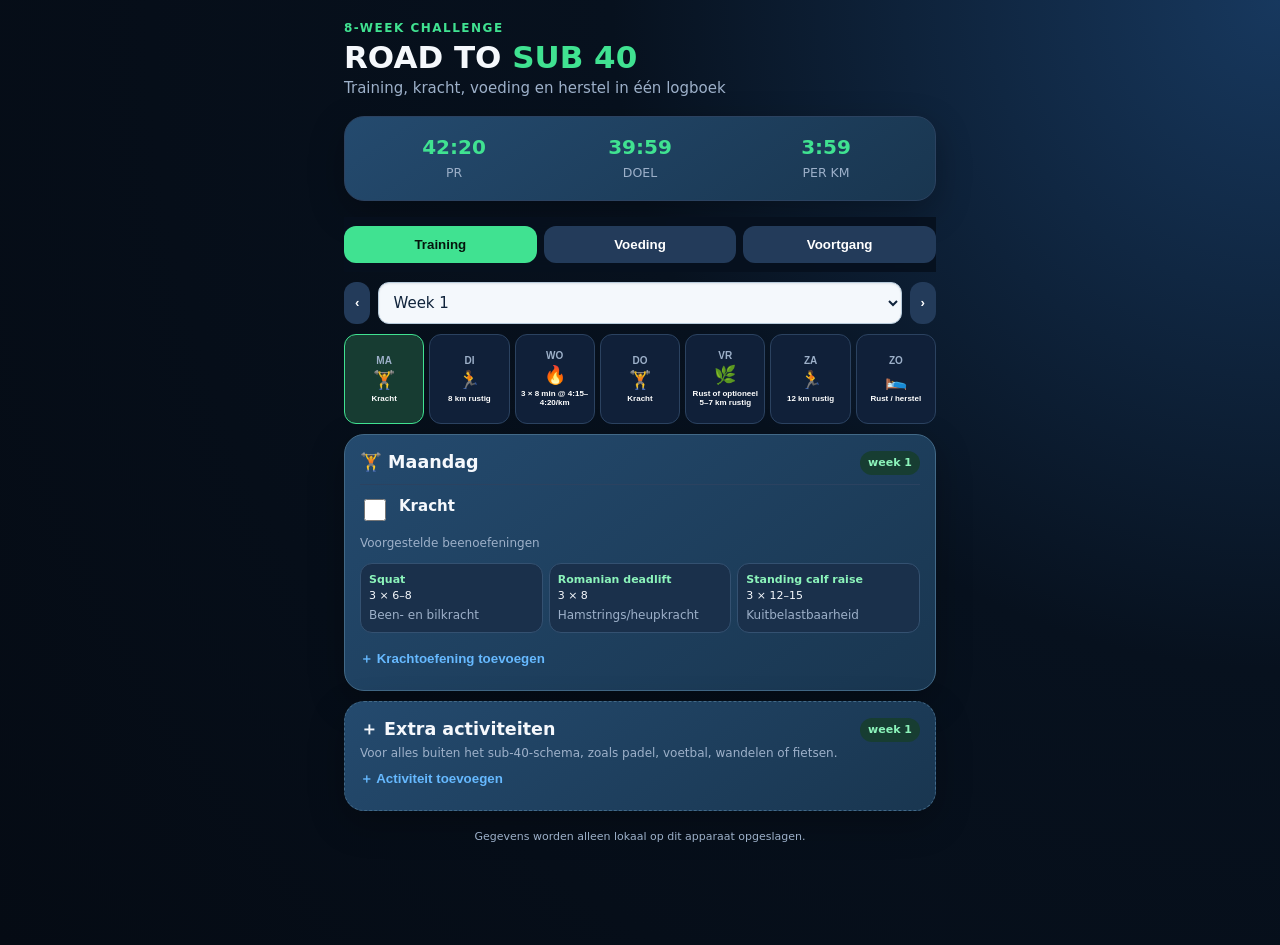
==== index.html @ 1af08b88 "Add files via upload" ====
<!doctype html><html lang="nl"><head><meta charset="utf-8"><meta name="viewport" content="width=device-width,initial-scale=1,viewport-fit=cover"><meta name="theme-color" content="#07111e"><link rel="manifest" href="manifest.webmanifest"><link rel="icon" href="icon-192.png"><title>Road to Sub 40</title><style>
:root{--bg:#dbe7f2;--card:#102039;--card2:#142945;--line:#2b4260;--txt:#f5f8fc;--muted:#9db0c9;--green:#40e291;--blue:#66b9ff;--orange:#ffc568;--red:#ff7880}*{box-sizing:border-box}body{margin:0;background:radial-gradient(circle at top right,#17385e,#07111e 42%,#050b14);color:var(--txt);font:15px/1.45 system-ui,-apple-system,Segoe UI,sans-serif;min-height:100vh}.app{max-width:620px;margin:auto;padding:20px 14px 100px}h1{font-size:31px;line-height:1;margin:5px 0}.green{color:var(--green)}.muted,.hint{color:var(--muted)}.hint{font-size:12px}.hero,.card{background:linear-gradient(145deg,#244a6e,#193650);border:1px solid var(--line);border-radius:20px;box-shadow:0 12px 35px #0004}.hero{padding:16px;margin:16px 0}.stats{display:grid;grid-template-columns:repeat(3,1fr);text-align:center}.stats b{display:block;color:var(--green);font-size:20px}.stats small{color:var(--muted)}.tabs{position:sticky;top:0;z-index:5;background:#07111eee;backdrop-filter:blur(10px);display:grid;grid-template-columns:repeat(3,1fr);gap:7px;padding:9px 0}button{border:0;border-radius:12px;padding:11px;background:#233b5a;color:white;font-weight:800}.tabs .active,.primary{background:var(--green);color:#05150d}.view{display:none}.view.active{display:block}.bar{display:flex;gap:8px;margin:10px 0}.bar select{flex:1}select,input,textarea{width:100%;background:#091829;color:white;border:1px solid #38516f;border-radius:11px;padding:10px;font:inherit}textarea{min-height:72px;resize:vertical}.card{padding:15px;margin:10px 0}.dayhead{display:flex;justify-content:space-between;align-items:center;gap:10px}.dayhead h3,.card h3{margin:0}.pill{font-size:11px;padding:4px 8px;border-radius:99px;background:#173d32;color:#8cf4bb;font-weight:800}.activity{display:flex;gap:10px;align-items:flex-start;padding:11px 0;border-top:1px solid var(--line);margin-top:9px}.activity input[type=checkbox]{width:22px;height:22px;accent-color:var(--green)}.done{text-decoration:line-through;color:#71839b}.details{font-size:12px;color:var(--muted);margin-top:3px}.linkbtn{background:transparent;color:var(--blue);padding:7px 0}.form{display:none;border-top:1px dashed #3a5270;margin-top:8px;padding-top:12px}.form.open{display:block}.grid2{display:grid;grid-template-columns:1fr 1fr;gap:8px}.grid3{display:grid;grid-template-columns:1fr 1fr 1fr;gap:7px}.setrow{display:grid;grid-template-columns:48px 1fr 1fr;gap:7px;align-items:center;margin:7px 0}.setrow span{color:var(--muted);font-size:12px}.log{background:#0c2d3a;border-radius:13px;padding:11px;margin-top:9px}.logtop{display:flex;justify-content:space-between;gap:8px}.sets{margin:7px 0 0;padding-left:18px;color:#d8e8f6}.danger{background:#44232d;color:#ffc0c4;padding:6px 9px}.meal{border-top:1px solid var(--line);padding:11px 0}.meal:first-of-type{border:0}.ingredients{display:flex;flex-wrap:wrap;gap:5px;margin-top:7px}.ingredient{background:#203956;color:#dce9f6;border-radius:99px;padding:4px 7px;font-size:11px}.field{margin-top:11px}.field label{display:block;color:var(--muted);font-size:12px;margin:0 0 4px}.alcohol{display:flex;align-items:center;gap:10px}.alcohol button{font-size:20px;padding:5px 13px}.alcohol b{font-size:23px;color:var(--orange);min-width:28px;text-align:center}.saved{color:var(--green);font-size:12px;min-height:18px;margin-top:5px}.metric{margin:12px 0}.warning{color:#ffbdc1;font-size:12px}.summary{white-space:pre-wrap;background:#0b192b;padding:10px;border-radius:11px;color:#d9e6f6;margin-top:8px}.foot{text-align:center;color:var(--muted);font-size:11px;margin-top:18px}@media(max-width:400px){.grid3{grid-template-columns:1fr}.setrow{grid-template-columns:42px 1fr 1fr}}
.weekOverview{display:grid;grid-template-columns:repeat(7,minmax(0,1fr));gap:5px;margin:10px 0}.weekDay{padding:8px 3px;min-height:90px;background:#102039;border:1px solid #2b4260;border-radius:12px;color:#fff;text-align:center}.weekDay.active{border-color:#40e291;background:#173c32}.weekDay.doneDay{box-shadow:inset 0 -3px #40e291}.weekDay .dow{display:block;font-size:10px;color:#9db0c9;font-weight:900}.weekDay .ico{display:block;font-size:18px;margin:3px}.weekDay .ttl{display:block;font-size:8px;line-height:1.15;overflow-wrap:anywhere}.strengthSuggestions{display:grid;grid-template-columns:repeat(3,1fr);gap:6px;margin:10px 0}.strengthSuggestion{background:#1a304b;border:1px solid #345171;padding:8px;border-radius:12px;font-size:11px}.strengthSuggestion b{color:#8cf4bb;display:block}.extraCard{border-style:dashed}.dayDetail{margin-top:8px}@media(max-width:380px){.weekOverview{gap:3px}.weekDay{padding:7px 1px}.weekDay .ttl{font-size:7.5px}}
.resultBox{border-top:1px dashed #3a5270;margin-top:10px;padding-top:12px}.resultStatus{display:grid;grid-template-columns:repeat(3,1fr);gap:6px;margin:8px 0}.resultStatus button{padding:9px 5px;font-size:11px;background:#1a304b;border:1px solid #345171}.resultStatus button.active[data-status="complete"]{background:#173d32;border-color:var(--green);color:#8cf4bb}.resultStatus button.active[data-status="partial"]{background:#493816;border-color:var(--orange);color:#ffe0a8}.resultStatus button.active[data-status="missed"]{background:#44232d;border-color:var(--red);color:#ffc0c4}.resultFields{display:none;margin-top:10px}.resultFields.open{display:block}.reasonGrid{display:grid;grid-template-columns:1fr 1fr;gap:6px;margin:7px 0}.reasonGrid label,.paceCheck{display:flex;align-items:center;gap:7px;background:#0b192b;border-radius:9px;padding:8px;font-size:11px;color:#d9e6f6}.reasonGrid input,.paceCheck input{width:17px;height:17px;flex:0 0 auto;accent-color:var(--green)}.resultSummary{background:#0c2d3a;border-radius:11px;padding:10px;margin:8px 0;font-size:12px}.resultSummary b{color:var(--green)}.resultSaved{color:var(--green);font-size:12px;min-height:17px;margin-top:6px}.resultCompact{margin-top:10px;padding:12px;background:#0b192b;border:1px solid #294963;border-radius:12px}.resultCompactTop{display:flex;justify-content:space-between;align-items:center;gap:8px}.resultCompact .big{font-weight:800;color:#fff}.resultCompact .meta{margin-top:7px;color:#b9cbe0;font-size:12px;line-height:1.55}.resultCompact .editResult{margin-top:10px;background:#17314e;border:1px solid #345b7d;padding:7px 11px;font-size:11px}@media(max-width:400px){.resultStatus{grid-template-columns:1fr}.reasonGrid{grid-template-columns:1fr}}

/* v7: dark canvas, light data-entry controls */
.field input,.field textarea,.field select,input[type="text"],input[type="number"],textarea,select{background:#f7fbff!important;color:#10233b!important;border-color:#a9bfd3!important;box-shadow:inset 0 1px 2px rgba(7,17,30,.08)}
.field input::placeholder,.field textarea::placeholder,input::placeholder,textarea::placeholder{color:#6f8296!important}
.field label{color:#b9d4ee}
.resultFields{background:#122943;border-radius:12px;padding:12px}
.reasonGrid label,.paceCheck{background:#eef5fb!important;color:#10233b!important;border:1px solid #c4d5e4}
.reasonGrid input,.paceCheck input{accent-color:var(--green)}

/* v9: actual app selectors */
.card{background:linear-gradient(145deg,#244a6e,#193650)!important;border-color:#426987!important}
.suggest{background:#2a5275!important;border-color:#507899!important}
.extra,.strength{background:#214565!important;border-color:#426987!important}
input,textarea,select{background:#f4f8fc!important;color:#10233b!important;border-color:#b7cada!important}
input::placeholder,textarea::placeholder{color:#718496!important}
.resultBox{background:#244a6e!important;border-color:#52799a!important}
.resultCompact,.resultSummary{background:#2a5275!important;border-color:#5a82a3!important}
</style></head><body><main class="app"><header><div class="green" style="font-size:12px;font-weight:900;letter-spacing:1.5px">8-WEEK CHALLENGE</div><h1>ROAD TO <span class="green">SUB 40</span></h1><div class="muted">Training, kracht, voeding en herstel in één logboek</div></header><section class="hero"><div class="stats"><div><b>42:20</b><small>PR</small></div><div><b>39:59</b><small>DOEL</small></div><div><b>3:59</b><small>PER KM</small></div></div></section><nav class="tabs"><button class="active" data-tab="training">Training</button><button data-tab="food">Voeding</button><button data-tab="progress">Voortgang</button></nav>
<section id="training" class="view active"><div class="bar"><button onclick="stepWeek(-1)">‹</button><select class="weekSelect"></select><button onclick="stepWeek(1)">›</button></div><div id="trainingDays"></div></section>
<section id="food" class="view"><div class="bar"><button onclick="stepFoodWeek(-1)">‹</button><select id="foodWeek"></select><button onclick="stepFoodWeek(1)">›</button></div><div class="bar"><select id="foodDay"></select></div><div id="foodPanel"></div></section>
<section id="progress" class="view"><div class="bar"><button onclick="stepProgressWeek(-1)">‹</button><select id="progressWeek"></select><button onclick="stepProgressWeek(1)">›</button></div><div class="bar"><select id="progressDay"></select></div><div id="progressPanel"></div></section><div class="foot">Gegevens worden alleen lokaal op dit apparaat opgeslagen.</div></main><script>
const D=['Maandag','Dinsdag','Woensdag','Donderdag','Vrijdag','Zaterdag','Zondag'],I=['🏋️','🏃','🔥','🏋️','🌿','🏃','🛌'];
const Q=['3 × 8 min @ 4:15–4:20/km','5 × 1 km @ 4:05–4:10','3 × 2 km @ 4:08–4:12','6 × 1 km @ 4:00–4:05','2 × 3 km @ 4:05–4:08','5 × 1 km @ 3:55–4:00','3 × 2 km @ 4:00/km','3 × 1 km @ 3:55–4:00'];const L=['12 km rustig','13 km rustig','14 km rustig','12 km rustig','14–15 km rustig','13 km, laatste 3 km stevig','10–12 km rustig','10 KM RACE · SUB 40'];
const FOOD=[
[['Ontbijt','Overnight oats',['havermout 70 g','melk 250 ml','kwark 150 g','banaan']],['Lunch','Volkoren kipwraps',['2 volkoren wraps','kip 150 g','paprika','sla']],['Avond','Rijstbowl met zalm',['rijst 100 g','zalm 150 g','broccoli']]],
[['Ontbijt','Havermout met appel',['havermout 70 g','melk 250 ml','appel']],['Lunch','Brood met eieren',['4 volkoren boterhammen','2 eieren','tomaat']],['Avond','Volkoren pasta',['pasta 100 g','mager gehakt of linzen 150 g','passata']]],
[['Ontbijt','Ruime havermout',['havermout 80 g','melk 300 ml','banaan','honing']],['Lunch','Rijst met kip',['rijst 110 g','kip 150 g','groentemix']],['Voor training','Snelle koolhydraten',['2 boterhammen','jam','banaan']],['Herstel','Kwark met fruit',['kwark 250 g','fruit']]],
[['Ontbijt','Kwarkbowl',['kwark 300 g','muesli 50 g','bessen']],['Lunch','Tonijnsandwich',['4 volkoren boterhammen','tonijn','sla']],['Avond','Zoete aardappel met kip',['zoete aardappel 350 g','kip 170 g','boontjes']]],
[['Ontbijt','Brood met banaan',['4 volkoren boterhammen','pindakaas','banaan']],['Lunch','Pastasalade',['pasta 100 g','tonijn of kikkererwten','groenten']],['Avond','Wrapbowl',['rijst 100 g','kip of tofu 150 g','bonen','sla']]],
[['Voor duurloop','Ontbijt 2–3 uur vooraf',['3 boterhammen','banaan','jam','water']],['Na duurloop','Herstelbowl',['havermout 70 g','melk 250 ml','kwark 250 g','bessen']],['Avond','Curry met rijst',['rijst 110 g','kip of tofu 150 g','currygroenten']]],
[['Ontbijt','Yoghurtbowl',['yoghurt 250 g','muesli 50 g','fruit']],['Lunch','Soep en brood',['groentesoep','3 volkoren boterhammen','hüttenkäse']],['Avond','Traybake',['aardappelen 350 g','kip of tofu 150 g','veel groenten']]]];
const get=(k,f)=>{try{let v=localStorage.getItem(k);return v===null?f:JSON.parse(v)}catch{return f}},set=(k,v)=>localStorage.setItem(k,JSON.stringify(v)),esc=s=>String(s||'').replace(/[&<>"']/g,c=>({'&':'&amp;','<':'&lt;','>':'&gt;','"':'&quot;',"'":'&#39;'}[c]));
function plan(w){return [['Kracht'],['8 km rustig'],[Q[w-1]],['Kracht'],['Rust of optioneel 5–7 km rustig'],[L[w-1]],['Rust / herstel']]}function fillWeeks(sel){for(let i=1;i<=8;i++)sel.add(new Option('Week '+i,i))}document.querySelectorAll('.weekSelect').forEach(fillWeeks);fillWeeks(foodWeek);fillWeeks(progressWeek);D.forEach((x,i)=>{foodDay.add(new Option(x,i));progressDay.add(new Option(x,i))});document.querySelector('.weekSelect').value=get('uiWeek',1);
function stepWeek(n){let s=document.querySelector('.weekSelect');s.value=Math.max(1,Math.min(8,+s.value+n));s.onchange()}function stepFoodWeek(n){foodWeek.value=Math.max(1,Math.min(8,+foodWeek.value+n));renderFood()}function stepProgressWeek(n){progressWeek.value=Math.max(1,Math.min(8,+progressWeek.value+n));renderProgress()}
let selectedDay=0;
const SUG={0:[['Squat','3 × 6–8','Been- en bilkracht'],['Romanian deadlift','3 × 8','Hamstrings/heupkracht'],['Standing calf raise','3 × 12–15','Kuitbelastbaarheid']],3:[['Bulgarian split squat','3 × 8 per been','Eenzijdige beenkracht'],['Hip thrust','3 × 8–10','Bilspieren/heupstrekking'],['Seated calf raise','3 × 12–15','Soleus/kuitkracht']]};
function renderTraining(){let w=+document.querySelector('.weekSelect').value,p=plan(w);let overview=`<div class="weekOverview">${p.map((acts,d)=>{let ok=get(`act-${w}-${d}-0`,false);return `<button class="weekDay ${selectedDay===d?'active':''} ${ok?'doneDay':''}" onclick="selectedDay=${d};renderTraining()"><span class="dow">${D[d].slice(0,2).toUpperCase()}</span><span class="ico">${I[d]}</span><span class="ttl">${esc(acts[0])}</span></button>`}).join('')}</div>`;
let d=selectedDay,acts=p[d],html=`<article class="card dayDetail"><div class="dayhead"><h3>${I[d]} ${D[d]}</h3><span class="pill">week ${w}</span></div>`;acts.forEach((a,i)=>{let k=`act-${w}-${d}-${i}`,ok=get(k,false);html+=`<label class="activity"><input type="checkbox" ${ok?'checked':''} onchange="set('${k}',this.checked);renderTraining()"><div class="${ok?'done':''}"><b>${a}</b>${d===2?'<div class="details">10–15 min inlopen + kern + uitlopen · max. 60 min</div>':''}</div></label>`});if(d===2)html+=trainingResultBox(w,d);if(SUG[d]){html+=`<div class="hint">Voorgestelde beenoefeningen</div><div class="strengthSuggestions">${SUG[d].map(x=>`<div class="strengthSuggestion"><b>${x[0]}</b>${x[1]}<div class="details">${x[2]}</div></div>`).join('')}</div>`;let strength=get(`str-${w}-${d}`,[]);strength.forEach((x,i)=>html+=strengthNote(x,w,d,i));html+=strengthForm(w,d)}html+=`</article>`;
let extras=get(`weekly-extra-${w}`,[]);html+=`<article class="card extraCard"><div class="dayhead"><h3>＋ Extra activiteiten</h3><span class="pill">week ${w}</span></div><div class="details">Voor alles buiten het sub-40-schema, zoals padel, voetbal, wandelen of fietsen.</div>${extras.map((x,i)=>`<div class="log"><div class="logtop"><b>${esc(x.name)}</b><button class="danger" onclick="removeItem('weekly-extra-${w}',${i});renderTraining()">×</button></div><div class="details">${esc(x.note)}</div></div>`).join('')}<button class="linkbtn" onclick="toggle('weekly-extra-form')">＋ Activiteit toevoegen</button><div class="form" id="weekly-extra-form"><input id="weekly-extra-name" placeholder="Bijv. Padel"><div class="field"><textarea id="weekly-extra-note" placeholder="Dag, duur, afstand of notitie"></textarea></div><button class="primary" onclick="saveWeeklyExtra(${w})">Opslaan</button></div></article>`;trainingDays.innerHTML=overview+html}
const PLANNED_WORK=[24,20.4,24.8,24.3,24.4,19.8,24,11.8],RESULT_REASONS=[['fatigue','Benen/vermoeidheid'],['pace','Tempo te zwaar'],['weather','Weer/omstandigheden'],['injury','Pijn/blessure'],['mental','Mentaal'],['time','Tijdgebrek'],['other','Anders']];
function resultKey(w,d){return `result-${w}-${d}`}
function timeSeconds(v){let x=String(v||'').trim().replace(',',':').split(':').map(Number);return x.length===2&&x.every(Number.isFinite)?x[0]*60+x[1]:(Number(v)||0)*60}
function resultCalculation(v){let actual=(v.blocks||[]).reduce((n,x)=>n+timeSeconds(x),0),planned=(Number(v.plannedMinutes)||0)*60,pct=planned?Math.min(100,Math.round(actual/planned*100)):0;return{actual,pct,label:`${Math.floor(actual/60)}:${String(Math.round(actual%60)).padStart(2,'0')} van ${Number(v.plannedMinutes||0).toString().replace('.',',')} min`}}
function trainingResultBox(w,d){let k=resultKey(w,d),v=get(k,{status:'',plannedMinutes:PLANNED_WORK[w-1],blocks:[],paceHit:false,reasons:[],note:'',saved:false}),show=v.status==='partial'||v.status==='missed',calc=resultCalculation(v),statusLabel=v.status==='complete'?'✅ Voltooid':v.status==='partial'?'🟠 Gedeeltelijk':'❌ Niet uitgevoerd';if(v.saved){let reasonLabels=RESULT_REASONS.filter(x=>(v.reasons||[]).includes(x[0])).map(x=>x[1]).join(', ');return `<div class="resultBox"><div class="hint">TRAININGSRESULTAAT</div><div class="resultCompact"><div class="resultCompactTop"><span class="big">${statusLabel}</span>${v.blocks&&v.blocks.length?`<b>${calc.pct}%</b>`:''}</div><div class="meta">${v.blocks&&v.blocks.length?`<strong style="color:#fff;font-size:13px">Werkelijke blokken: ${esc((v.blocks||[]).join(' + '))}</strong><br>Uitvoering: ${calc.label} (${calc.pct}%)<br>`:''}Doeltempo gehaald: ${v.paceHit?'ja':'nee'}${reasonLabels?`<br>Reden: ${esc(reasonLabels)}`:''}${v.note?`<br>Notitie: ${esc(v.note)}`:''}</div><button class="editResult" onclick="editTrainingResult(${w},${d})">✎ Bewerken</button></div></div>`}return `<div class="resultBox"><div class="hint">TRAININGSRESULTAAT</div><b>Hoe ging de tempotraining?</b><div class="resultStatus">${[['complete','✅ Voltooid'],['partial','🟠 Gedeeltelijk'],['missed','❌ Niet uitgevoerd']].map(x=>`<button class="${v.status===x[0]?'active':''}" data-status="${x[0]}" onclick="setResultStatus(${w},${d},'${x[0]}')">${x[1]}</button>`).join('')}</div><div class="resultFields ${show?'open':''}"><div class="grid2"><div class="field"><label>Geplande tempominuten</label><input id="plannedMinutes" type="number" min="0" step="0.1" value="${esc(v.plannedMinutes)}"></div><div class="field"><label>Werkelijke blokken</label><input id="actualBlocks" value="${esc((v.blocks||[]).join(', '))}" placeholder="6:30, 8:00, 2:00"></div></div><div class="hint">Vul de gelopen blokken in als minuten:seconden, gescheiden door komma's.</div><label class="paceCheck"><input id="paceHit" type="checkbox" ${v.paceHit?'checked':''}> Doeltempo tijdens de gelopen blokken gehaald</label><div class="field"><label>Waarom niet volledig?</label><div class="reasonGrid">${RESULT_REASONS.map(x=>`<label><input type="checkbox" name="resultReason" value="${x[0]}" ${(v.reasons||[]).includes(x[0])?'checked':''}> ${x[1]}</label>`).join('')}</div></div><div class="field"><label>Notitie</label><textarea id="resultNote" placeholder="Bijv. koud, baan glad; tempo voelde haalbaar...">${esc(v.note)}</textarea></div>${v.blocks&&v.blocks.length?`<div class="resultSummary"><b>Uitvoering: ${calc.pct}%</b><br>${calc.label} · doeltempo: ${v.paceHit?'ja':'nee'}</div>`:''}<button class="primary" onclick="saveTrainingResult(${w},${d})">Trainingsresultaat opslaan</button></div></div>`}
function editTrainingResult(w,d){let v=get(resultKey(w,d),{});v.saved=false;set(resultKey(w,d),v);renderTraining()}
function setResultStatus(w,d,status){let v=get(resultKey(w,d),{});v.status=status;if(v.plannedMinutes==null)v.plannedMinutes=PLANNED_WORK[w-1];set(resultKey(w,d),v);if(status==='complete')set(`act-${w}-${d}-0`,true);else set(`act-${w}-${d}-0`,false);renderTraining()}
function saveTrainingResult(w,d){let v=get(resultKey(w,d),{});v.plannedMinutes=+document.querySelector('#plannedMinutes').value||0;v.blocks=document.querySelector('#actualBlocks').value.split(',').map(x=>x.trim()).filter(Boolean);v.paceHit=document.querySelector('#paceHit').checked;v.reasons=[...document.querySelectorAll('input[name="resultReason"]:checked')].map(x=>x.value);v.note=document.querySelector('#resultNote').value.trim();if(!v.status)v.status='partial';v.saved=true;set(resultKey(w,d),v);set(`act-${w}-${d}-0`,v.status==='complete');renderTraining()}
function saveWeeklyExtra(w){let name=document.querySelector('#weekly-extra-name').value.trim();if(!name)return;let k=`weekly-extra-${w}`,a=get(k,[]);a.push({name,note:document.querySelector('#weekly-extra-note').value.trim()});set(k,a);renderTraining()}
function strengthNote(x,w,d,i){return `<div class="log"><div class="logtop"><div><b>🏋️ ${esc(x.exercise)}</b><div class="details">${x.sets.length} sets · ${esc(x.note)}</div></div><button class="danger" onclick="removeItem('str-${w}-${d}',${i});renderTraining()">×</button></div><ol class="sets">${x.sets.map((s,j)=>`<li>Set ${j+1}: ${s.reps} herhalingen × ${s.weight} kg</li>`).join('')}</ol></div>`}
function strengthForm(w,d){return `<button class="linkbtn" onclick="toggle('strform-${d}')">＋ Krachtoefening toevoegen</button><div class="form" id="strform-${d}"><div class="grid2"><input id="ex-${d}" placeholder="Oefening, bijv. Squat"><select id="sc-${d}" onchange="drawSets(${d})">${[1,2,3,4,5,6].map(n=>`<option ${n===3?'selected':''}>${n}</option>`).join('')}</select></div><div class="hint">Aantal sets</div><div id="sets-${d}"></div><textarea id="sn-${d}" placeholder="Notitie, bijv. techniek voelde goed"></textarea><button class="primary" onclick="saveStrength(${w},${d})">Oefening opslaan</button></div>`}
function drawSets(d){let n=+document.querySelector(`#sc-${d}`).value,el=document.querySelector(`#sets-${d}`);el.innerHTML=Array.from({length:n},(_,i)=>`<div class="setrow"><span>Set ${i+1}</span><input type="number" min="0" id="rep-${d}-${i}" placeholder="Herhalingen"><input type="number" min="0" step="0.5" id="kg-${d}-${i}" placeholder="Gewicht kg"></div>`).join('')}
function saveStrength(w,d){let ex=document.querySelector(`#ex-${d}`).value.trim(),n=+document.querySelector(`#sc-${d}`).value;if(!ex)return alert('Vul een oefening in.');let sets=Array.from({length:n},(_,i)=>({reps:+document.querySelector(`#rep-${d}-${i}`).value||0,weight:+document.querySelector(`#kg-${d}-${i}`).value||0}));let k=`str-${w}-${d}`,a=get(k,[]);a.push({exercise:ex,sets,note:document.querySelector(`#sn-${d}`).value.trim()});set(k,a);renderTraining()}
function saveAlt(w,d){let name=document.querySelector(`#an-${d}`).value.trim();if(!name)return;let k=`alt-${w}-${d}`,a=get(k,[]);a.push({name,note:document.querySelector(`#at-${d}`).value.trim()});set(k,a);renderTraining()}function removeItem(k,i){let a=get(k,[]);a.splice(i,1);set(k,a)}function toggle(id){let e=document.querySelector('#'+id);e.classList.toggle('open');if(id.startsWith('strform')&&e.classList.contains('open'))drawSets(+id.split('-')[1])}
function renderFood(){let w=+foodWeek.value,d=+foodDay.value,k=`food-${w}-${d}`,v=get(k,{alcohol:0,note:''});foodPanel.innerHTML=`<article class="card"><div class="dayhead"><h3>🥗 ${D[d]}</h3><span class="pill">week ${w}</span></div>${FOOD[d].map(m=>`<div class="meal"><div class="hint">${m[0]}</div><b>${m[1]}</b><div class="ingredients">${m[2].map(x=>`<span class="ingredient">${x}</span>`).join('')}</div></div>`).join('')}</article><article class="card"><h3>Dagregistratie</h3><div class="field"><label>Alcoholische drankjes</label><div class="alcohol"><button onclick="alcohol(-1)">−</button><b id="alc">${v.alcohol}</b><button onclick="alcohol(1)">＋</button></div></div><div class="field"><label>Notitie over extra gegeten of juist niet gegeten</label><textarea id="foodNote" placeholder="Bijv. extra dessert, lunch overgeslagen…">${esc(v.note)}</textarea></div><button class="primary" onclick="saveFood()">Dag opslaan</button><div id="foodSaved" class="saved"></div></article>`}
function alcohol(n){alc.textContent=Math.max(0,+alc.textContent+n)}function saveFood(){let k=`food-${foodWeek.value}-${foodDay.value}`;set(k,{alcohol:+alc.textContent,note:foodNote.value.trim()});foodSaved.textContent='✓ Opgeslagen'}
function renderProgress(){let w=+progressWeek.value,d=+progressDay.value,k=`prog-${w}-${d}`,v=get(k,{weight:'',vo2:'',complaints:''});progressPanel.innerHTML=`<article class="card"><div class="dayhead"><h3>📈 ${D[d]}</h3><span class="pill">week ${w}</span></div><div class="metric"><label>Gewicht (kg)</label><input id="weight" type="number" step="0.1" value="${esc(v.weight)}" placeholder="Bijv. 78,4"></div><div class="metric"><label>VO₂ max</label><input id="vo2" type="number" step="0.1" value="${esc(v.vo2)}" placeholder="Bijv. 52"></div><div class="metric"><label>Eventuele klachten</label><textarea id="complaints" placeholder="Bijv. lichte spanning linker kuit">${esc(v.complaints)}</textarea></div><button class="primary" onclick="saveProgress()">Dag opslaan</button><div id="progSaved" class="saved"></div>${v.weight||v.vo2||v.complaints?`<div class="summary"><b>Opgeslagen notitie</b>\nGewicht: ${esc(v.weight)||'–'} kg\nVO₂ max: ${esc(v.vo2)||'–'}\nKlachten: ${esc(v.complaints)||'geen'}</div>`:''}</article>`}
function saveProgress(){let k=`prog-${progressWeek.value}-${progressDay.value}`;set(k,{weight:weight.value,vo2:vo2.value,complaints:complaints.value.trim()});renderProgress();progSaved.textContent='✓ Opgeslagen'}
document.querySelectorAll('.tabs button').forEach(b=>b.onclick=()=>{document.querySelectorAll('.tabs button,.view').forEach(x=>x.classList.remove('active'));b.classList.add('active');document.querySelector('#'+b.dataset.tab).classList.add('active')});document.querySelector('.weekSelect').onchange=e=>{set('uiWeek',+e.target.value);renderTraining()};foodWeek.onchange=foodDay.onchange=renderFood;progressWeek.onchange=progressDay.onchange=renderProgress;renderTraining();renderFood();renderProgress();if('serviceWorker'in navigator)addEventListener('load',()=>navigator.serviceWorker.register('./sw.js?v=9'));
</script></body></html>
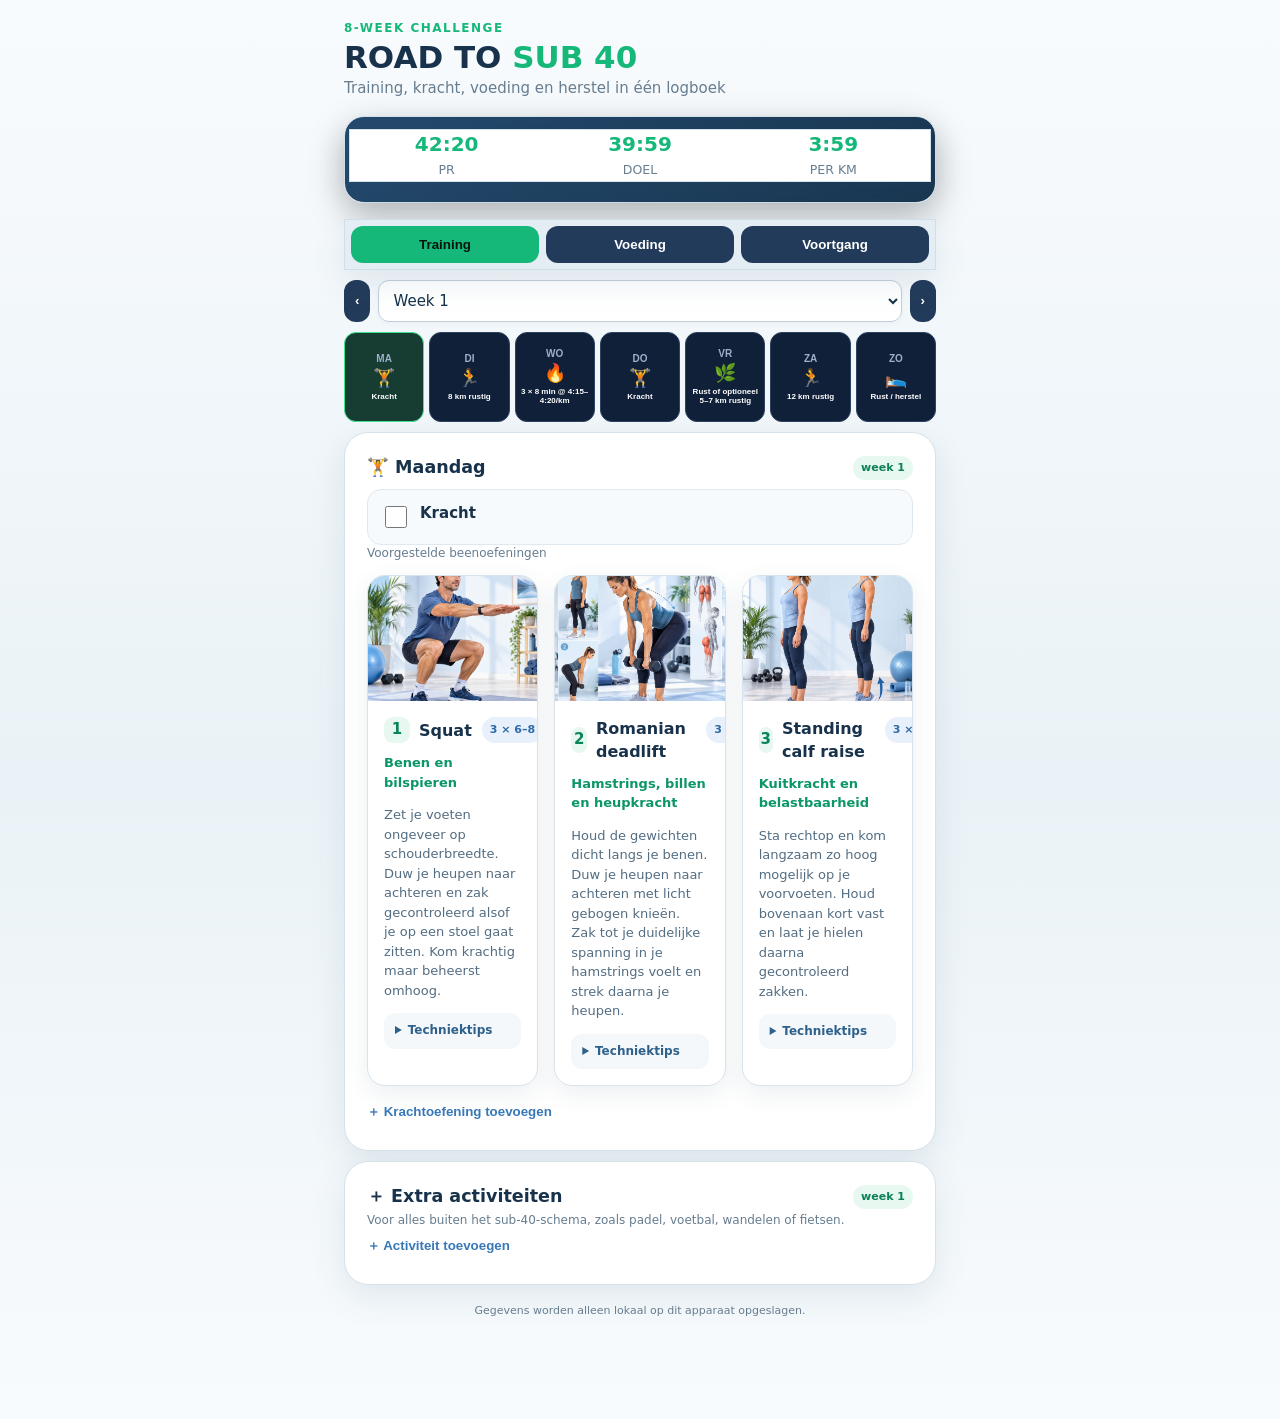
==== commit 77da0685: "Add files via upload" ====
--- a/index.html
+++ b/index.html
@@ -19,6 +19,32 @@
 input::placeholder,textarea::placeholder{color:#718496!important}
 .resultBox{background:#244a6e!important;border-color:#52799a!important}
 .resultCompact,.resultSummary{background:#2a5275!important;border-color:#5a82a3!important}
+
+/* v10 complete light redesign */
+:root{--bg:#eef4f8;--panel:#ffffff;--panel-soft:#f5f8fb;--text:#17324a;--muted:#667d90;--line:#d6e2ea;--green:#15b879;--green-soft:#e7f8f1;--blue:#3878b8;--orange:#ed9a35;--red:#d45b68}
+html{background:var(--bg)}
+body{background:linear-gradient(180deg,#f8fbfd 0,#eaf2f7 55%,#f8fbfd 100%)!important;color:var(--text)!important;min-height:100vh}
+body:before{content:"";position:fixed;inset:0 0 auto;height:290px;background:linear-gradient(135deg,#dff7ee,#e7f1fb);z-index:-1}
+.wrap{max-width:980px!important;padding:28px 18px 58px!important}
+.hero{padding:12px 4px 20px!important}.hero .kicker,.eyebrow{color:#0da86d!important}.hero h1{color:#17324a!important;text-shadow:none!important}.hero h1 span{color:#15b879!important}.hero p{color:#66849d!important}
+.stats,.tabs,.weekNav,.days,.card{box-shadow:0 12px 34px rgba(36,77,108,.10)!important}
+.stats{background:#fff!important;border:1px solid var(--line)!important}.stat{background:transparent!important;color:var(--text)!important}.stat strong{color:#0da86d!important}.stat span{color:#71869a!important}
+.tabs{background:#e4edf4!important;border:1px solid #d0dee8!important;padding:6px!important}.tab{background:transparent!important;color:#47647d!important}.tab.active{background:#15b879!important;color:white!important;box-shadow:0 5px 14px rgba(21,184,121,.25)!important}
+.weekNav{background:white!important;border:1px solid var(--line)!important}.weekNav button,.weekNav select{background:#f2f7fa!important;color:#17324a!important;border-color:#d5e2ea!important}
+.days{background:transparent!important;box-shadow:none!important}.day{background:#fff!important;color:#33536d!important;border:1px solid #d5e2ea!important;box-shadow:0 6px 18px rgba(44,76,101,.06)!important}.day.active{background:#e7f8f1!important;color:#0a7650!important;border:2px solid #25bb80!important}.day .details{color:#6e8598!important}
+.card{background:#fff!important;color:var(--text)!important;border:1px solid var(--line)!important;border-radius:24px!important;padding:22px!important}.dayhead{border-bottom-color:#e1e9ef!important}.pill{background:#e7f8f1!important;color:#0b8158!important}.hint,.details,.storage{color:var(--muted)!important}
+.activity{background:#f7fafc!important;border:1px solid #e0e9ef!important;border-radius:14px!important;padding:13px!important}.activity b{color:#17324a!important}.activity input{accent-color:#15b879!important}
+.strengthSuggestions{display:grid!important;grid-template-columns:repeat(3,minmax(0,1fr))!important;gap:16px!important;margin-top:12px!important}
+.exerciseGuide{overflow:hidden;background:#fff;border:1px solid #d7e4ec;border-radius:18px;box-shadow:0 8px 24px rgba(44,76,101,.09)}
+.exerciseGuide img{display:block;width:100%;aspect-ratio:1.35/1;object-fit:cover;background:#eaf2f7}
+.exerciseGuideBody{padding:16px}.exerciseGuideTop{display:flex;align-items:flex-start;justify-content:space-between;gap:10px}.exerciseGuideTop>div{display:flex;gap:9px;align-items:center}.exerciseGuide h4{margin:0;color:#17324a;font-size:16px}.exerciseNumber{display:grid;place-items:center;width:26px;height:26px;border-radius:9px;background:#e7f8f1;color:#0a8559;font-weight:800}.setsBadge{white-space:nowrap;background:#e7f0fb;color:#2c6ba7;border-radius:99px;padding:5px 8px;font-size:11px;font-weight:800}.exerciseFocus{color:#0b9665!important;font-weight:700;margin:10px 0 6px!important}.exerciseGuide p{color:#536d82;line-height:1.5;font-size:13px}.exerciseGuide details{margin-top:10px;background:#f4f8fb;border-radius:11px;padding:9px 11px}.exerciseGuide summary{cursor:pointer;color:#2e618c;font-weight:700;font-size:12px}.exerciseGuide ul{padding-left:18px;margin:9px 0 2px;color:#536d82;font-size:12px;line-height:1.5}
+.strengthNote,.extraNote{background:#edf6f8!important;color:#17324a!important;border:1px solid #d4e6ea!important}.strengthNote b,.extraNote b{color:#17324a!important}
+.field label{color:#4c687e!important}.field input,.field textarea,.field select,input[type="text"],input[type="number"],textarea,select{background:#fff!important;color:#17324a!important;border:1px solid #bfd0dc!important;box-shadow:0 2px 5px rgba(45,79,105,.04)!important}.field input:focus,.field textarea:focus,input:focus,textarea:focus,select:focus{outline:3px solid rgba(21,184,121,.18)!important;border-color:#15b879!important}
+.primary{background:#15b879!important;color:#fff!important;box-shadow:0 7px 18px rgba(21,184,121,.23)!important}.secondary,.addButton{background:#eaf2f7!important;color:#275673!important;border-color:#cbdae4!important}
+.resultBox{background:#f4f8fb!important;border:1px solid #d5e3eb!important;border-radius:16px!important;padding:15px!important}.resultStatus button{background:#fff!important;color:#36546b!important;border-color:#cbdbe5!important}.resultStatus button.active[data-status="complete"]{background:#e6f8f0!important;color:#08714c!important}.resultStatus button.active[data-status="partial"]{background:#fff2dc!important;color:#925d0b!important}.resultStatus button.active[data-status="missed"]{background:#fdebee!important;color:#9d3240!important}.resultFields{background:#fff!important}.reasonGrid label,.paceCheck{background:#f2f6f9!important;color:#29475d!important;border-color:#d3e0e8!important}.resultCompact,.resultSummary{background:#eaf5f7!important;color:#24465d!important;border-color:#cfe2e6!important}.resultCompact .big,.resultCompact strong,.resultSummary b{color:#087d56!important}.resultCompact .meta{color:#4a687d!important}
+.foodCard,.progressCard{background:#fff!important;color:#17324a!important;border-color:#d7e3eb!important}
+@media(max-width:780px){.strengthSuggestions{grid-template-columns:1fr!important}.exerciseGuide{display:grid;grid-template-columns:118px 1fr}.exerciseGuide img{height:100%;aspect-ratio:auto}.exerciseGuideBody{padding:13px}.wrap{padding:18px 12px 42px!important}.card{padding:17px!important}}
+@media(max-width:480px){.exerciseGuide{display:block}.exerciseGuide img{height:auto;aspect-ratio:1.55/1}.stats{border-radius:18px!important}}
 </style></head><body><main class="app"><header><div class="green" style="font-size:12px;font-weight:900;letter-spacing:1.5px">8-WEEK CHALLENGE</div><h1>ROAD TO <span class="green">SUB 40</span></h1><div class="muted">Training, kracht, voeding en herstel in één logboek</div></header><section class="hero"><div class="stats"><div><b>42:20</b><small>PR</small></div><div><b>39:59</b><small>DOEL</small></div><div><b>3:59</b><small>PER KM</small></div></div></section><nav class="tabs"><button class="active" data-tab="training">Training</button><button data-tab="food">Voeding</button><button data-tab="progress">Voortgang</button></nav>
 <section id="training" class="view active"><div class="bar"><button onclick="stepWeek(-1)">‹</button><select class="weekSelect"></select><button onclick="stepWeek(1)">›</button></div><div id="trainingDays"></div></section>
 <section id="food" class="view"><div class="bar"><button onclick="stepFoodWeek(-1)">‹</button><select id="foodWeek"></select><button onclick="stepFoodWeek(1)">›</button></div><div class="bar"><select id="foodDay"></select></div><div id="foodPanel"></div></section>
@@ -37,9 +63,17 @@
 function plan(w){return [['Kracht'],['8 km rustig'],[Q[w-1]],['Kracht'],['Rust of optioneel 5–7 km rustig'],[L[w-1]],['Rust / herstel']]}function fillWeeks(sel){for(let i=1;i<=8;i++)sel.add(new Option('Week '+i,i))}document.querySelectorAll('.weekSelect').forEach(fillWeeks);fillWeeks(foodWeek);fillWeeks(progressWeek);D.forEach((x,i)=>{foodDay.add(new Option(x,i));progressDay.add(new Option(x,i))});document.querySelector('.weekSelect').value=get('uiWeek',1);
 function stepWeek(n){let s=document.querySelector('.weekSelect');s.value=Math.max(1,Math.min(8,+s.value+n));s.onchange()}function stepFoodWeek(n){foodWeek.value=Math.max(1,Math.min(8,+foodWeek.value+n));renderFood()}function stepProgressWeek(n){progressWeek.value=Math.max(1,Math.min(8,+progressWeek.value+n));renderProgress()}
 let selectedDay=0;
-const SUG={0:[['Squat','3 × 6–8','Been- en bilkracht'],['Romanian deadlift','3 × 8','Hamstrings/heupkracht'],['Standing calf raise','3 × 12–15','Kuitbelastbaarheid']],3:[['Bulgarian split squat','3 × 8 per been','Eenzijdige beenkracht'],['Hip thrust','3 × 8–10','Bilspieren/heupstrekking'],['Seated calf raise','3 × 12–15','Soleus/kuitkracht']]};
+const SUG={0:[
+{name:'Squat',sets:'3 × 6–8',focus:'Benen en bilspieren',img:'exercise-squat.png',how:'Zet je voeten ongeveer op schouderbreedte. Duw je heupen naar achteren en zak gecontroleerd alsof je op een stoel gaat zitten. Kom krachtig maar beheerst omhoog.',tips:['Houd je borst trots en je rug neutraal','Knieën volgen de richting van je tenen','Stop voordat je techniek minder wordt']},
+{name:'Romanian deadlift',sets:'3 × 8',focus:'Hamstrings, billen en heupkracht',img:'exercise-rdl.png',how:'Houd de gewichten dicht langs je benen. Duw je heupen naar achteren met licht gebogen knieën. Zak tot je duidelijke spanning in je hamstrings voelt en strek daarna je heupen.',tips:['Beweging komt uit de heupen','Rug blijft neutraal','Gewicht blijft dicht bij je lichaam']},
+{name:'Standing calf raise',sets:'3 × 12–15',focus:'Kuitkracht en belastbaarheid',img:'exercise-calf-raise.png',how:'Sta rechtop en kom langzaam zo hoog mogelijk op je voorvoeten. Houd bovenaan kort vast en laat je hielen daarna gecontroleerd zakken.',tips:['Gebruik steun als balans nodig is','Niet veren of stuiteren','Maak de volledige beweging']}
+],3:[
+{name:'Bulgarian split squat',sets:'3 × 8 per been',focus:'Eenzijdige beenkracht',how:'Plaats één voet achter je op een lage bank. Zak recht omlaag op het voorste been en duw via de hele voorvoet terug omhoog.',tips:['Begin zonder extra gewicht','Houd het voorste kniegewricht stabiel','Kies een comfortabele paslengte']},
+{name:'Hip thrust',sets:'3 × 8–10',focus:'Bilspieren en heupstrekking',how:'Plaats je bovenrug tegen een bank en je voeten stevig op de vloer. Duw je heupen omhoog tot romp en bovenbenen één lijn vormen.',tips:['Span je billen bovenaan aan','Overstrek je onderrug niet','Houd je kin licht ingetrokken']},
+{name:'Seated calf raise',sets:'3 × 12–15',focus:'Soleus en kuitkracht',how:'Zit rechtop met je voeten plat. Til je hielen zo hoog mogelijk op terwijl de voorvoeten blijven staan en zak langzaam terug.',tips:['Werk gecontroleerd','Pauzeer kort bovenaan','Voeg pas gewicht toe als de techniek goed blijft']}
+]};
 function renderTraining(){let w=+document.querySelector('.weekSelect').value,p=plan(w);let overview=`<div class="weekOverview">${p.map((acts,d)=>{let ok=get(`act-${w}-${d}-0`,false);return `<button class="weekDay ${selectedDay===d?'active':''} ${ok?'doneDay':''}" onclick="selectedDay=${d};renderTraining()"><span class="dow">${D[d].slice(0,2).toUpperCase()}</span><span class="ico">${I[d]}</span><span class="ttl">${esc(acts[0])}</span></button>`}).join('')}</div>`;
-let d=selectedDay,acts=p[d],html=`<article class="card dayDetail"><div class="dayhead"><h3>${I[d]} ${D[d]}</h3><span class="pill">week ${w}</span></div>`;acts.forEach((a,i)=>{let k=`act-${w}-${d}-${i}`,ok=get(k,false);html+=`<label class="activity"><input type="checkbox" ${ok?'checked':''} onchange="set('${k}',this.checked);renderTraining()"><div class="${ok?'done':''}"><b>${a}</b>${d===2?'<div class="details">10–15 min inlopen + kern + uitlopen · max. 60 min</div>':''}</div></label>`});if(d===2)html+=trainingResultBox(w,d);if(SUG[d]){html+=`<div class="hint">Voorgestelde beenoefeningen</div><div class="strengthSuggestions">${SUG[d].map(x=>`<div class="strengthSuggestion"><b>${x[0]}</b>${x[1]}<div class="details">${x[2]}</div></div>`).join('')}</div>`;let strength=get(`str-${w}-${d}`,[]);strength.forEach((x,i)=>html+=strengthNote(x,w,d,i));html+=strengthForm(w,d)}html+=`</article>`;
+let d=selectedDay,acts=p[d],html=`<article class="card dayDetail"><div class="dayhead"><h3>${I[d]} ${D[d]}</h3><span class="pill">week ${w}</span></div>`;acts.forEach((a,i)=>{let k=`act-${w}-${d}-${i}`,ok=get(k,false);html+=`<label class="activity"><input type="checkbox" ${ok?'checked':''} onchange="set('${k}',this.checked);renderTraining()"><div class="${ok?'done':''}"><b>${a}</b>${d===2?'<div class="details">10–15 min inlopen + kern + uitlopen · max. 60 min</div>':''}</div></label>`});if(d===2)html+=trainingResultBox(w,d);if(SUG[d]){html+=`<div class="hint">Voorgestelde beenoefeningen</div><div class="strengthSuggestions">${SUG[d].map((x,i)=>`<article class="exerciseGuide">${x.img?`<img src="${x.img}" alt="Illustratie van ${x.name}" loading="lazy">`:''}<div class="exerciseGuideBody"><div class="exerciseGuideTop"><div><span class="exerciseNumber">${i+1}</span><h4>${x.name}</h4></div><span class="setsBadge">${x.sets}</span></div><p class="exerciseFocus">${x.focus}</p><p>${x.how}</p><details><summary>Techniektips</summary><ul>${x.tips.map(t=>`<li>${t}</li>`).join('')}</ul></details></div></article>`).join('')}</div>`;let strength=get(`str-${w}-${d}`,[]);strength.forEach((x,i)=>html+=strengthNote(x,w,d,i));html+=strengthForm(w,d)}html+=`</article>`;
 let extras=get(`weekly-extra-${w}`,[]);html+=`<article class="card extraCard"><div class="dayhead"><h3>＋ Extra activiteiten</h3><span class="pill">week ${w}</span></div><div class="details">Voor alles buiten het sub-40-schema, zoals padel, voetbal, wandelen of fietsen.</div>${extras.map((x,i)=>`<div class="log"><div class="logtop"><b>${esc(x.name)}</b><button class="danger" onclick="removeItem('weekly-extra-${w}',${i});renderTraining()">×</button></div><div class="details">${esc(x.note)}</div></div>`).join('')}<button class="linkbtn" onclick="toggle('weekly-extra-form')">＋ Activiteit toevoegen</button><div class="form" id="weekly-extra-form"><input id="weekly-extra-name" placeholder="Bijv. Padel"><div class="field"><textarea id="weekly-extra-note" placeholder="Dag, duur, afstand of notitie"></textarea></div><button class="primary" onclick="saveWeeklyExtra(${w})">Opslaan</button></div></article>`;trainingDays.innerHTML=overview+html}
 const PLANNED_WORK=[24,20.4,24.8,24.3,24.4,19.8,24,11.8],RESULT_REASONS=[['fatigue','Benen/vermoeidheid'],['pace','Tempo te zwaar'],['weather','Weer/omstandigheden'],['injury','Pijn/blessure'],['mental','Mentaal'],['time','Tijdgebrek'],['other','Anders']];
 function resultKey(w,d){return `result-${w}-${d}`}
@@ -59,5 +93,5 @@
 function alcohol(n){alc.textContent=Math.max(0,+alc.textContent+n)}function saveFood(){let k=`food-${foodWeek.value}-${foodDay.value}`;set(k,{alcohol:+alc.textContent,note:foodNote.value.trim()});foodSaved.textContent='✓ Opgeslagen'}
 function renderProgress(){let w=+progressWeek.value,d=+progressDay.value,k=`prog-${w}-${d}`,v=get(k,{weight:'',vo2:'',complaints:''});progressPanel.innerHTML=`<article class="card"><div class="dayhead"><h3>📈 ${D[d]}</h3><span class="pill">week ${w}</span></div><div class="metric"><label>Gewicht (kg)</label><input id="weight" type="number" step="0.1" value="${esc(v.weight)}" placeholder="Bijv. 78,4"></div><div class="metric"><label>VO₂ max</label><input id="vo2" type="number" step="0.1" value="${esc(v.vo2)}" placeholder="Bijv. 52"></div><div class="metric"><label>Eventuele klachten</label><textarea id="complaints" placeholder="Bijv. lichte spanning linker kuit">${esc(v.complaints)}</textarea></div><button class="primary" onclick="saveProgress()">Dag opslaan</button><div id="progSaved" class="saved"></div>${v.weight||v.vo2||v.complaints?`<div class="summary"><b>Opgeslagen notitie</b>\nGewicht: ${esc(v.weight)||'–'} kg\nVO₂ max: ${esc(v.vo2)||'–'}\nKlachten: ${esc(v.complaints)||'geen'}</div>`:''}</article>`}
 function saveProgress(){let k=`prog-${progressWeek.value}-${progressDay.value}`;set(k,{weight:weight.value,vo2:vo2.value,complaints:complaints.value.trim()});renderProgress();progSaved.textContent='✓ Opgeslagen'}
-document.querySelectorAll('.tabs button').forEach(b=>b.onclick=()=>{document.querySelectorAll('.tabs button,.view').forEach(x=>x.classList.remove('active'));b.classList.add('active');document.querySelector('#'+b.dataset.tab).classList.add('active')});document.querySelector('.weekSelect').onchange=e=>{set('uiWeek',+e.target.value);renderTraining()};foodWeek.onchange=foodDay.onchange=renderFood;progressWeek.onchange=progressDay.onchange=renderProgress;renderTraining();renderFood();renderProgress();if('serviceWorker'in navigator)addEventListener('load',()=>navigator.serviceWorker.register('./sw.js?v=9'));
+document.querySelectorAll('.tabs button').forEach(b=>b.onclick=()=>{document.querySelectorAll('.tabs button,.view').forEach(x=>x.classList.remove('active'));b.classList.add('active');document.querySelector('#'+b.dataset.tab).classList.add('active')});document.querySelector('.weekSelect').onchange=e=>{set('uiWeek',+e.target.value);renderTraining()};foodWeek.onchange=foodDay.onchange=renderFood;progressWeek.onchange=progressDay.onchange=renderProgress;renderTraining();renderFood();renderProgress();if('serviceWorker'in navigator)addEventListener('load',()=>navigator.serviceWorker.register('./sw.js?v=10'));
 </script></body></html>
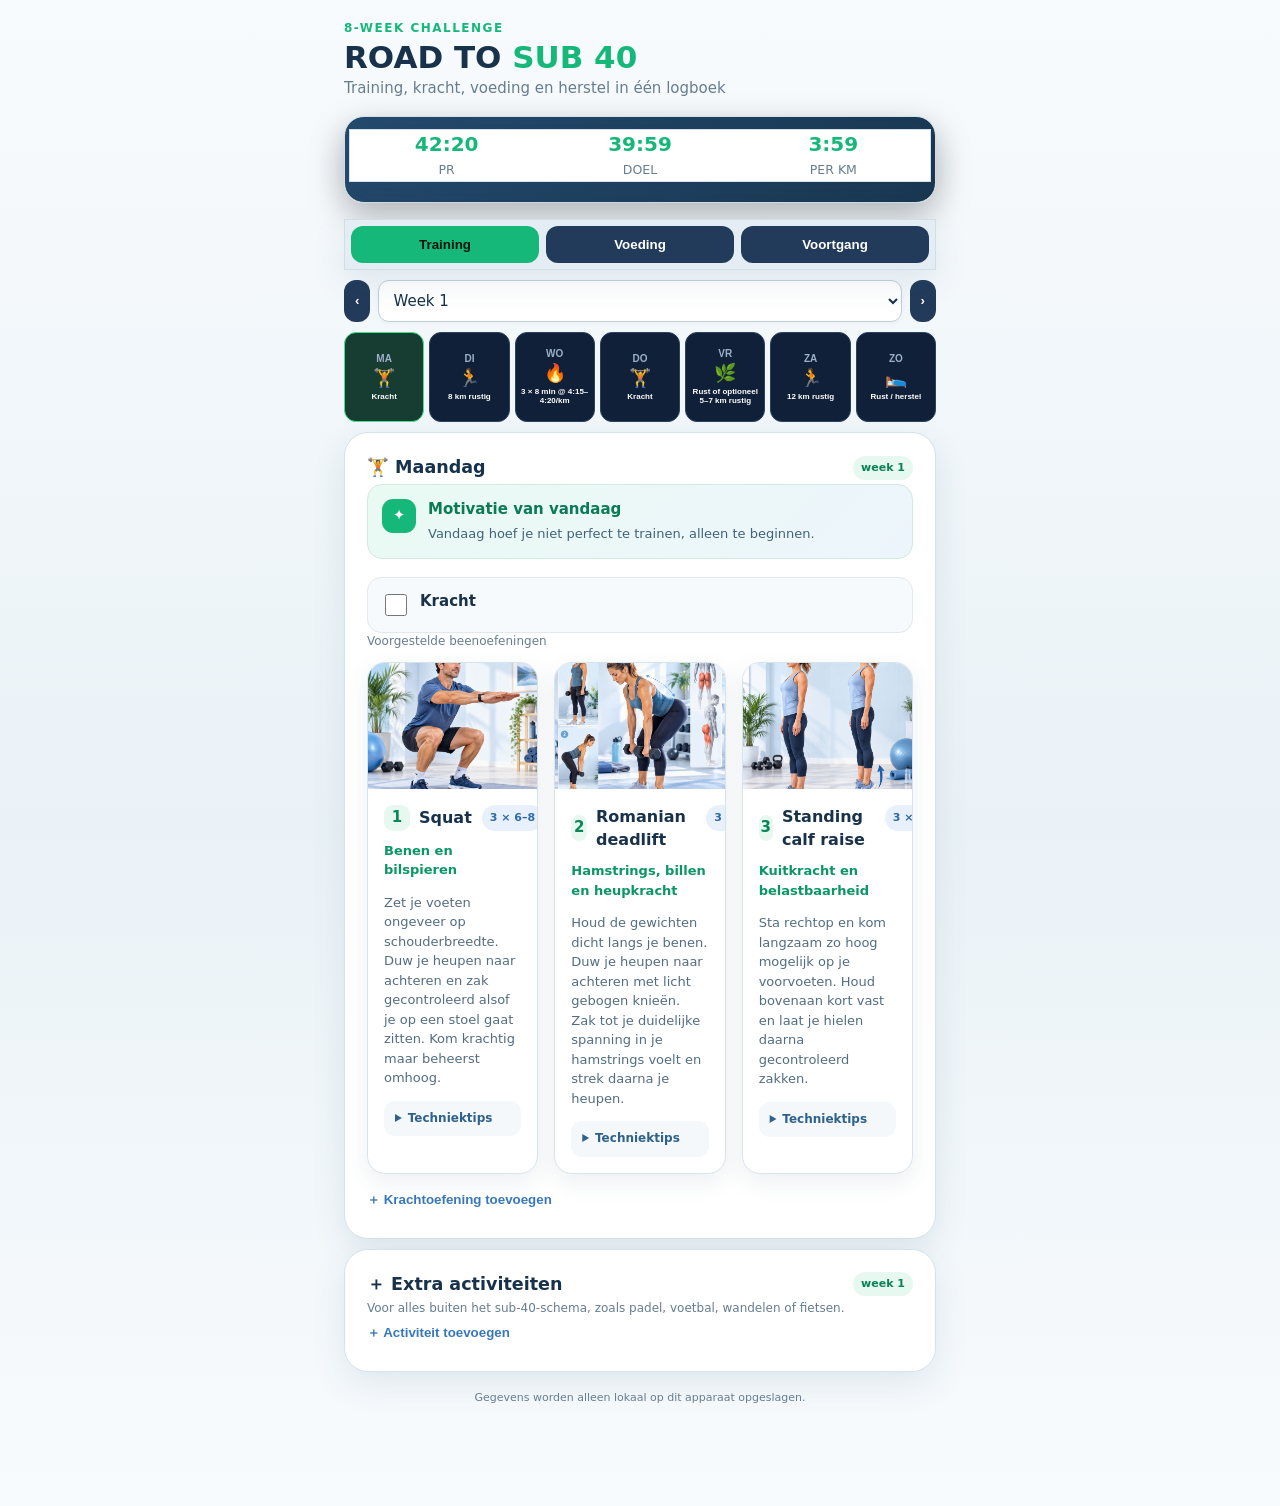
==== commit aa7c0124: "Add files via upload" ====
--- a/index.html
+++ b/index.html
@@ -45,10 +45,12 @@
 .foodCard,.progressCard{background:#fff!important;color:#17324a!important;border-color:#d7e3eb!important}
 @media(max-width:780px){.strengthSuggestions{grid-template-columns:1fr!important}.exerciseGuide{display:grid;grid-template-columns:118px 1fr}.exerciseGuide img{height:100%;aspect-ratio:auto}.exerciseGuideBody{padding:13px}.wrap{padding:18px 12px 42px!important}.card{padding:17px!important}}
 @media(max-width:480px){.exerciseGuide{display:block}.exerciseGuide img{height:auto;aspect-ratio:1.55/1}.stats{border-radius:18px!important}}
+
+.dailyMotivation{display:flex;gap:12px;margin:4px 0 18px;padding:14px;border-radius:15px;background:linear-gradient(135deg,#e9faf3,#edf5fc);border:1px solid #cfeade}.dailyMotivation>span{display:grid;place-items:center;width:34px;height:34px;border-radius:11px;background:#15b879;color:#fff}.dailyMotivation b{color:#0a7b54}.dailyMotivation p{margin:4px 0 0;color:#426277;font-size:13px}.weightMoment{margin-bottom:18px;padding:16px;border:1px solid #cddfe9;border-radius:17px;background:#f5fafe}.weightMoment>div:first-child{display:flex;justify-content:space-between;color:#426277}.weightEntry{display:grid;grid-template-columns:1fr auto auto;gap:8px;align-items:center;margin-top:12px}.weightEntry button{border:0;border-radius:10px;padding:11px;background:#3878b8;color:#fff;font-weight:800}.progressHero{display:flex;justify-content:space-between;align-items:end;padding:22px 4px}.progressHero h2{margin:3px 0;color:#17324a}.progressHero p{color:#688196}.totalScore{padding:14px 18px;border-radius:18px;background:#e7f8f1;color:#0a7c54;text-align:right}.totalScore strong,.totalScore span{display:block}.weekScores{display:grid;grid-template-columns:1fr 1fr;gap:12px;margin-top:14px}.weekScore{padding:13px;border-radius:14px;background:#f4f8fb;border:1px solid #dce7ed}.weekScore>div{display:flex;justify-content:space-between}.weekScore strong{color:#0a8f61}.weekScore>span{display:block;height:8px;margin-top:9px;border-radius:9px;background:#dfe9ef;overflow:hidden}.weekScore i{display:block;height:100%;background:#15b879}.weightProgress{margin-top:18px!important}.chartWrap{overflow-x:auto;margin-top:14px;background:#f8fbfd;border:1px solid #dce7ed;border-radius:16px}.chartWrap svg{display:block;width:100%;min-width:620px}.grid line{stroke:#dce7ed}.grid text,.axisLabels text{fill:#698095;font-size:11px}.weightLine polyline{fill:none;stroke:#3878b8;stroke-width:4}.weightDots circle{fill:#fff;stroke:#15b879;stroke-width:4}.weightDots text{fill:#17324a;font-size:11px;font-weight:800}.emptyChart{text-align:center;padding:40px;background:#f5f9fb;border:1px dashed #c7d9e4;border-radius:16px}.emptyChart span{display:block;color:#647d90}.weightWeeks{display:grid;grid-template-columns:repeat(4,1fr);gap:9px;margin-top:13px}.weightWeeks>div{display:flex;flex-direction:column;padding:11px;border-radius:12px;background:#f4f8fb}.weightWeeks span{font-size:10px;color:#718698}@media(max-width:680px){.weekScores{grid-template-columns:1fr}.weightWeeks{grid-template-columns:1fr 1fr}.weightEntry{grid-template-columns:1fr auto}.weightEntry button{grid-column:1/-1}}
 </style></head><body><main class="app"><header><div class="green" style="font-size:12px;font-weight:900;letter-spacing:1.5px">8-WEEK CHALLENGE</div><h1>ROAD TO <span class="green">SUB 40</span></h1><div class="muted">Training, kracht, voeding en herstel in één logboek</div></header><section class="hero"><div class="stats"><div><b>42:20</b><small>PR</small></div><div><b>39:59</b><small>DOEL</small></div><div><b>3:59</b><small>PER KM</small></div></div></section><nav class="tabs"><button class="active" data-tab="training">Training</button><button data-tab="food">Voeding</button><button data-tab="progress">Voortgang</button></nav>
 <section id="training" class="view active"><div class="bar"><button onclick="stepWeek(-1)">‹</button><select class="weekSelect"></select><button onclick="stepWeek(1)">›</button></div><div id="trainingDays"></div></section>
 <section id="food" class="view"><div class="bar"><button onclick="stepFoodWeek(-1)">‹</button><select id="foodWeek"></select><button onclick="stepFoodWeek(1)">›</button></div><div class="bar"><select id="foodDay"></select></div><div id="foodPanel"></div></section>
-<section id="progress" class="view"><div class="bar"><button onclick="stepProgressWeek(-1)">‹</button><select id="progressWeek"></select><button onclick="stepProgressWeek(1)">›</button></div><div class="bar"><select id="progressDay"></select></div><div id="progressPanel"></div></section><div class="foot">Gegevens worden alleen lokaal op dit apparaat opgeslagen.</div></main><script>
+<section id="progress" class="view"><div id="progressPanel"></div></section><div class="foot">Gegevens worden alleen lokaal op dit apparaat opgeslagen.</div></main><script>
 const D=['Maandag','Dinsdag','Woensdag','Donderdag','Vrijdag','Zaterdag','Zondag'],I=['🏋️','🏃','🔥','🏋️','🌿','🏃','🛌'];
 const Q=['3 × 8 min @ 4:15–4:20/km','5 × 1 km @ 4:05–4:10','3 × 2 km @ 4:08–4:12','6 × 1 km @ 4:00–4:05','2 × 3 km @ 4:05–4:08','5 × 1 km @ 3:55–4:00','3 × 2 km @ 4:00/km','3 × 1 km @ 3:55–4:00'];const L=['12 km rustig','13 km rustig','14 km rustig','12 km rustig','14–15 km rustig','13 km, laatste 3 km stevig','10–12 km rustig','10 KM RACE · SUB 40'];
 const FOOD=[
@@ -60,20 +62,20 @@
 [['Voor duurloop','Ontbijt 2–3 uur vooraf',['3 boterhammen','banaan','jam','water']],['Na duurloop','Herstelbowl',['havermout 70 g','melk 250 ml','kwark 250 g','bessen']],['Avond','Curry met rijst',['rijst 110 g','kip of tofu 150 g','currygroenten']]],
 [['Ontbijt','Yoghurtbowl',['yoghurt 250 g','muesli 50 g','fruit']],['Lunch','Soep en brood',['groentesoep','3 volkoren boterhammen','hüttenkäse']],['Avond','Traybake',['aardappelen 350 g','kip of tofu 150 g','veel groenten']]]];
 const get=(k,f)=>{try{let v=localStorage.getItem(k);return v===null?f:JSON.parse(v)}catch{return f}},set=(k,v)=>localStorage.setItem(k,JSON.stringify(v)),esc=s=>String(s||'').replace(/[&<>"']/g,c=>({'&':'&amp;','<':'&lt;','>':'&gt;','"':'&quot;',"'":'&#39;'}[c]));
-function plan(w){return [['Kracht'],['8 km rustig'],[Q[w-1]],['Kracht'],['Rust of optioneel 5–7 km rustig'],[L[w-1]],['Rust / herstel']]}function fillWeeks(sel){for(let i=1;i<=8;i++)sel.add(new Option('Week '+i,i))}document.querySelectorAll('.weekSelect').forEach(fillWeeks);fillWeeks(foodWeek);fillWeeks(progressWeek);D.forEach((x,i)=>{foodDay.add(new Option(x,i));progressDay.add(new Option(x,i))});document.querySelector('.weekSelect').value=get('uiWeek',1);
-function stepWeek(n){let s=document.querySelector('.weekSelect');s.value=Math.max(1,Math.min(8,+s.value+n));s.onchange()}function stepFoodWeek(n){foodWeek.value=Math.max(1,Math.min(8,+foodWeek.value+n));renderFood()}function stepProgressWeek(n){progressWeek.value=Math.max(1,Math.min(8,+progressWeek.value+n));renderProgress()}
-let selectedDay=0;
+function plan(w){return [['Kracht'],['8 km rustig'],[Q[w-1]],['Kracht'],['Rust of optioneel 5–7 km rustig'],[L[w-1]],['Rust / herstel']]}function fillWeeks(sel){for(let i=1;i<=8;i++)sel.add(new Option('Week '+i,i))}document.querySelectorAll('.weekSelect').forEach(fillWeeks);fillWeeks(foodWeek);D.forEach((x,i)=>foodDay.add(new Option(x,i)));document.querySelector('.weekSelect').value=get('uiWeek',1);
+function stepWeek(n){let s=document.querySelector('.weekSelect');s.value=Math.max(1,Math.min(8,+s.value+n));s.onchange()}function stepFoodWeek(n){foodWeek.value=Math.max(1,Math.min(8,+foodWeek.value+n));renderFood()}
+let selectedDay=0;const MOTIVATION=['Vandaag hoef je niet perfect te trainen, alleen te beginnen.','Rustige kilometers bouwen de basis voor snelle kilometers.','Loop het blok dat voor je ligt, niet de hele training tegelijk.','Sterke benen maken het tempo van morgen makkelijker.','Herstel is training: vandaag laad je op voor wat komt.','De duurloop wordt gewonnen door geduld, niet door haast.','Consistentie over acht weken is sterker dan één perfecte dag.'];
 const SUG={0:[
 {name:'Squat',sets:'3 × 6–8',focus:'Benen en bilspieren',img:'exercise-squat.png',how:'Zet je voeten ongeveer op schouderbreedte. Duw je heupen naar achteren en zak gecontroleerd alsof je op een stoel gaat zitten. Kom krachtig maar beheerst omhoog.',tips:['Houd je borst trots en je rug neutraal','Knieën volgen de richting van je tenen','Stop voordat je techniek minder wordt']},
 {name:'Romanian deadlift',sets:'3 × 8',focus:'Hamstrings, billen en heupkracht',img:'exercise-rdl.png',how:'Houd de gewichten dicht langs je benen. Duw je heupen naar achteren met licht gebogen knieën. Zak tot je duidelijke spanning in je hamstrings voelt en strek daarna je heupen.',tips:['Beweging komt uit de heupen','Rug blijft neutraal','Gewicht blijft dicht bij je lichaam']},
 {name:'Standing calf raise',sets:'3 × 12–15',focus:'Kuitkracht en belastbaarheid',img:'exercise-calf-raise.png',how:'Sta rechtop en kom langzaam zo hoog mogelijk op je voorvoeten. Houd bovenaan kort vast en laat je hielen daarna gecontroleerd zakken.',tips:['Gebruik steun als balans nodig is','Niet veren of stuiteren','Maak de volledige beweging']}
 ],3:[
-{name:'Bulgarian split squat',sets:'3 × 8 per been',focus:'Eenzijdige beenkracht',how:'Plaats één voet achter je op een lage bank. Zak recht omlaag op het voorste been en duw via de hele voorvoet terug omhoog.',tips:['Begin zonder extra gewicht','Houd het voorste kniegewricht stabiel','Kies een comfortabele paslengte']},
-{name:'Hip thrust',sets:'3 × 8–10',focus:'Bilspieren en heupstrekking',how:'Plaats je bovenrug tegen een bank en je voeten stevig op de vloer. Duw je heupen omhoog tot romp en bovenbenen één lijn vormen.',tips:['Span je billen bovenaan aan','Overstrek je onderrug niet','Houd je kin licht ingetrokken']},
-{name:'Seated calf raise',sets:'3 × 12–15',focus:'Soleus en kuitkracht',how:'Zit rechtop met je voeten plat. Til je hielen zo hoog mogelijk op terwijl de voorvoeten blijven staan en zak langzaam terug.',tips:['Werk gecontroleerd','Pauzeer kort bovenaan','Voeg pas gewicht toe als de techniek goed blijft']}
+{name:'Bulgarian split squat',sets:'3 × 8 per been',focus:'Eenzijdige beenkracht',img:'exercise-bulgarian-split-squat.png',how:'Plaats één voet achter je op een lage bank. Zak recht omlaag op het voorste been en duw via de hele voorvoet terug omhoog.',tips:['Begin zonder extra gewicht','Houd het voorste kniegewricht stabiel','Kies een comfortabele paslengte']},
+{name:'Hip thrust',sets:'3 × 8–10',focus:'Bilspieren en heupstrekking',img:'exercise-hip-thrust.png',how:'Plaats je bovenrug tegen een bank en je voeten stevig op de vloer. Duw je heupen omhoog tot romp en bovenbenen één lijn vormen.',tips:['Span je billen bovenaan aan','Overstrek je onderrug niet','Houd je kin licht ingetrokken']},
+{name:'Seated calf raise',sets:'3 × 12–15',focus:'Soleus en kuitkracht',img:'exercise-seated-calf-raise.png',how:'Zit rechtop met je voeten plat. Til je hielen zo hoog mogelijk op terwijl de voorvoeten blijven staan en zak langzaam terug.',tips:['Werk gecontroleerd','Pauzeer kort bovenaan','Voeg pas gewicht toe als de techniek goed blijft']}
 ]};
 function renderTraining(){let w=+document.querySelector('.weekSelect').value,p=plan(w);let overview=`<div class="weekOverview">${p.map((acts,d)=>{let ok=get(`act-${w}-${d}-0`,false);return `<button class="weekDay ${selectedDay===d?'active':''} ${ok?'doneDay':''}" onclick="selectedDay=${d};renderTraining()"><span class="dow">${D[d].slice(0,2).toUpperCase()}</span><span class="ico">${I[d]}</span><span class="ttl">${esc(acts[0])}</span></button>`}).join('')}</div>`;
-let d=selectedDay,acts=p[d],html=`<article class="card dayDetail"><div class="dayhead"><h3>${I[d]} ${D[d]}</h3><span class="pill">week ${w}</span></div>`;acts.forEach((a,i)=>{let k=`act-${w}-${d}-${i}`,ok=get(k,false);html+=`<label class="activity"><input type="checkbox" ${ok?'checked':''} onchange="set('${k}',this.checked);renderTraining()"><div class="${ok?'done':''}"><b>${a}</b>${d===2?'<div class="details">10–15 min inlopen + kern + uitlopen · max. 60 min</div>':''}</div></label>`});if(d===2)html+=trainingResultBox(w,d);if(SUG[d]){html+=`<div class="hint">Voorgestelde beenoefeningen</div><div class="strengthSuggestions">${SUG[d].map((x,i)=>`<article class="exerciseGuide">${x.img?`<img src="${x.img}" alt="Illustratie van ${x.name}" loading="lazy">`:''}<div class="exerciseGuideBody"><div class="exerciseGuideTop"><div><span class="exerciseNumber">${i+1}</span><h4>${x.name}</h4></div><span class="setsBadge">${x.sets}</span></div><p class="exerciseFocus">${x.focus}</p><p>${x.how}</p><details><summary>Techniektips</summary><ul>${x.tips.map(t=>`<li>${t}</li>`).join('')}</ul></details></div></article>`).join('')}</div>`;let strength=get(`str-${w}-${d}`,[]);strength.forEach((x,i)=>html+=strengthNote(x,w,d,i));html+=strengthForm(w,d)}html+=`</article>`;
+let d=selectedDay,acts=p[d],html=`<article class="card dayDetail"><div class="dayhead"><h3>${I[d]} ${D[d]}</h3><span class="pill">week ${w}</span></div>`;html+=`<div class="dailyMotivation"><span>✦</span><div><b>Motivatie van vandaag</b><p>${MOTIVATION[d]}</p></div></div>`;if(d===2||d===5)html+=weightMoment(w,d);acts.forEach((a,i)=>{let k=`act-${w}-${d}-${i}`,ok=get(k,false);html+=`<label class="activity"><input type="checkbox" ${ok?'checked':''} onchange="set('${k}',this.checked);renderTraining()"><div class="${ok?'done':''}"><b>${a}</b>${d===2?'<div class="details">10–15 min inlopen + kern + uitlopen · max. 60 min</div>':''}</div></label>`});if(d===2)html+=trainingResultBox(w,d);if(SUG[d]){html+=`<div class="hint">Voorgestelde beenoefeningen</div><div class="strengthSuggestions">${SUG[d].map((x,i)=>`<article class="exerciseGuide">${x.img?`<img src="${x.img}" alt="Illustratie van ${x.name}" loading="lazy">`:''}<div class="exerciseGuideBody"><div class="exerciseGuideTop"><div><span class="exerciseNumber">${i+1}</span><h4>${x.name}</h4></div><span class="setsBadge">${x.sets}</span></div><p class="exerciseFocus">${x.focus}</p><p>${x.how}</p><details><summary>Techniektips</summary><ul>${x.tips.map(t=>`<li>${t}</li>`).join('')}</ul></details></div></article>`).join('')}</div>`;let strength=get(`str-${w}-${d}`,[]);strength.forEach((x,i)=>html+=strengthNote(x,w,d,i));html+=strengthForm(w,d)}html+=`</article>`;
 let extras=get(`weekly-extra-${w}`,[]);html+=`<article class="card extraCard"><div class="dayhead"><h3>＋ Extra activiteiten</h3><span class="pill">week ${w}</span></div><div class="details">Voor alles buiten het sub-40-schema, zoals padel, voetbal, wandelen of fietsen.</div>${extras.map((x,i)=>`<div class="log"><div class="logtop"><b>${esc(x.name)}</b><button class="danger" onclick="removeItem('weekly-extra-${w}',${i});renderTraining()">×</button></div><div class="details">${esc(x.note)}</div></div>`).join('')}<button class="linkbtn" onclick="toggle('weekly-extra-form')">＋ Activiteit toevoegen</button><div class="form" id="weekly-extra-form"><input id="weekly-extra-name" placeholder="Bijv. Padel"><div class="field"><textarea id="weekly-extra-note" placeholder="Dag, duur, afstand of notitie"></textarea></div><button class="primary" onclick="saveWeeklyExtra(${w})">Opslaan</button></div></article>`;trainingDays.innerHTML=overview+html}
 const PLANNED_WORK=[24,20.4,24.8,24.3,24.4,19.8,24,11.8],RESULT_REASONS=[['fatigue','Benen/vermoeidheid'],['pace','Tempo te zwaar'],['weather','Weer/omstandigheden'],['injury','Pijn/blessure'],['mental','Mentaal'],['time','Tijdgebrek'],['other','Anders']];
 function resultKey(w,d){return `result-${w}-${d}`}
@@ -91,7 +93,11 @@
 function saveAlt(w,d){let name=document.querySelector(`#an-${d}`).value.trim();if(!name)return;let k=`alt-${w}-${d}`,a=get(k,[]);a.push({name,note:document.querySelector(`#at-${d}`).value.trim()});set(k,a);renderTraining()}function removeItem(k,i){let a=get(k,[]);a.splice(i,1);set(k,a)}function toggle(id){let e=document.querySelector('#'+id);e.classList.toggle('open');if(id.startsWith('strform')&&e.classList.contains('open'))drawSets(+id.split('-')[1])}
 function renderFood(){let w=+foodWeek.value,d=+foodDay.value,k=`food-${w}-${d}`,v=get(k,{alcohol:0,note:''});foodPanel.innerHTML=`<article class="card"><div class="dayhead"><h3>🥗 ${D[d]}</h3><span class="pill">week ${w}</span></div>${FOOD[d].map(m=>`<div class="meal"><div class="hint">${m[0]}</div><b>${m[1]}</b><div class="ingredients">${m[2].map(x=>`<span class="ingredient">${x}</span>`).join('')}</div></div>`).join('')}</article><article class="card"><h3>Dagregistratie</h3><div class="field"><label>Alcoholische drankjes</label><div class="alcohol"><button onclick="alcohol(-1)">−</button><b id="alc">${v.alcohol}</b><button onclick="alcohol(1)">＋</button></div></div><div class="field"><label>Notitie over extra gegeten of juist niet gegeten</label><textarea id="foodNote" placeholder="Bijv. extra dessert, lunch overgeslagen…">${esc(v.note)}</textarea></div><button class="primary" onclick="saveFood()">Dag opslaan</button><div id="foodSaved" class="saved"></div></article>`}
 function alcohol(n){alc.textContent=Math.max(0,+alc.textContent+n)}function saveFood(){let k=`food-${foodWeek.value}-${foodDay.value}`;set(k,{alcohol:+alc.textContent,note:foodNote.value.trim()});foodSaved.textContent='✓ Opgeslagen'}
-function renderProgress(){let w=+progressWeek.value,d=+progressDay.value,k=`prog-${w}-${d}`,v=get(k,{weight:'',vo2:'',complaints:''});progressPanel.innerHTML=`<article class="card"><div class="dayhead"><h3>📈 ${D[d]}</h3><span class="pill">week ${w}</span></div><div class="metric"><label>Gewicht (kg)</label><input id="weight" type="number" step="0.1" value="${esc(v.weight)}" placeholder="Bijv. 78,4"></div><div class="metric"><label>VO₂ max</label><input id="vo2" type="number" step="0.1" value="${esc(v.vo2)}" placeholder="Bijv. 52"></div><div class="metric"><label>Eventuele klachten</label><textarea id="complaints" placeholder="Bijv. lichte spanning linker kuit">${esc(v.complaints)}</textarea></div><button class="primary" onclick="saveProgress()">Dag opslaan</button><div id="progSaved" class="saved"></div>${v.weight||v.vo2||v.complaints?`<div class="summary"><b>Opgeslagen notitie</b>\nGewicht: ${esc(v.weight)||'–'} kg\nVO₂ max: ${esc(v.vo2)||'–'}\nKlachten: ${esc(v.complaints)||'geen'}</div>`:''}</article>`}
-function saveProgress(){let k=`prog-${progressWeek.value}-${progressDay.value}`;set(k,{weight:weight.value,vo2:vo2.value,complaints:complaints.value.trim()});renderProgress();progSaved.textContent='✓ Opgeslagen'}
-document.querySelectorAll('.tabs button').forEach(b=>b.onclick=()=>{document.querySelectorAll('.tabs button,.view').forEach(x=>x.classList.remove('active'));b.classList.add('active');document.querySelector('#'+b.dataset.tab).classList.add('active')});document.querySelector('.weekSelect').onchange=e=>{set('uiWeek',+e.target.value);renderTraining()};foodWeek.onchange=foodDay.onchange=renderFood;progressWeek.onchange=progressDay.onchange=renderProgress;renderTraining();renderFood();renderProgress();if('serviceWorker'in navigator)addEventListener('load',()=>navigator.serviceWorker.register('./sw.js?v=10'));
+function weightMoment(w,d){let v=get(`weight-${w}-${d}`,'');return `<section class="weightMoment"><div><b>⚖ Wekelijks weegmoment</b><span>${D[d]} · week ${w}</span></div><div class="weightEntry"><input id="weightInput-${w}-${d}" type="number" inputmode="decimal" min="30" max="250" step="0.1" value="${esc(v)}" placeholder="Bijv. 78,4"><span>kg</span><button onclick="saveWeight(${w},${d})">Opslaan</button></div><div id="weightSaved-${w}-${d}" class="saved"></div></section>`}
+function saveWeight(w,d){let e=document.getElementById(`weightInput-${w}-${d}`),v=e.value;if(v)set(`weight-${w}-${d}`,v);else localStorage.removeItem(`weight-${w}-${d}`);document.getElementById(`weightSaved-${w}-${d}`).textContent=v?'✓ Gewicht opgeslagen':'Gewicht verwijderd'}
+function weekAverage(w){let a=parseFloat(get(`weight-${w}-2`,'')),b=parseFloat(get(`weight-${w}-5`,''));return Number.isFinite(a)&&Number.isFinite(b)?Math.round((a+b)/2*10)/10:null}
+function completedDays(w){let n=0;for(let d=0;d<7;d++)if(get(`act-${w}-${d}-0`,false))n++;return n}
+function weightChart(v){let good=v.map((x,i)=>x==null?null:{i,v:x}).filter(Boolean);if(!good.length)return `<div class="emptyChart"><b>Nog geen weekgemiddelden</b><span>Vul woensdag én zaterdag in.</span></div>`;let lo=Math.min(...good.map(x=>x.v)),hi=Math.max(...good.map(x=>x.v));if(lo===hi){lo--;hi++}else{let p=Math.max(.5,(hi-lo)*.2);lo-=p;hi+=p}let W=760,H=260,L=55,R=25,T=28,B=42,X=i=>L+i*(W-L-R)/7,Y=x=>T+(hi-x)*(H-T-B)/(hi-lo);let grid=[0,.25,.5,.75,1].map(f=>{let y=T+f*(H-T-B),n=(hi-f*(hi-lo)).toFixed(1);return `<line x1="${L}" y1="${y}" x2="${W-R}" y2="${y}"/><text x="${L-8}" y="${y+4}" text-anchor="end">${n}</text>`}).join(''),segments=[],cur=[];v.forEach((x,i)=>{if(x!=null)cur.push(`${X(i)},${Y(x)}`);else if(cur.length){segments.push(cur);cur=[]}});if(cur.length)segments.push(cur);return `<div class="chartWrap"><svg viewBox="0 0 ${W} ${H}"><g class="grid">${grid}</g><g class="weightLine">${segments.map(a=>`<polyline points="${a.join(' ')}"/>`).join('')}</g><g class="weightDots">${v.map((x,i)=>x==null?'':`<circle cx="${X(i)}" cy="${Y(x)}" r="6"/><text x="${X(i)}" y="${Y(x)-12}" text-anchor="middle">${String(x).replace('.',',')} kg</text>`).join('')}</g><g class="axisLabels">${v.map((_,i)=>`<text x="${X(i)}" y="${H-14}" text-anchor="middle">W${i+1}</text>`).join('')}</g></svg></div>`}
+function renderProgress(){let a=Array.from({length:8},(_,i)=>weekAverage(i+1)),c=Array.from({length:8},(_,i)=>completedDays(i+1)),total=c.reduce((x,y)=>x+y,0);progressPanel.innerHTML=`<div class="progressHero"><div><span class="eyebrow">8-WEEK OVERVIEW</span><h2>Jouw voortgang</h2><p>Alle weken in één overzicht.</p></div><div class="totalScore"><strong>${total}/56</strong><span>dagen voltooid</span></div></div><article class="card"><h3>Succesvolle dagen per week</h3><div class="weekScores">${c.map((n,i)=>`<div class="weekScore"><div><b>Week ${i+1}</b><strong>${n}/7</strong></div><span><i style="width:${n/7*100}%"></i></span></div>`).join('')}</div></article><article class="card weightProgress"><h3>Gemiddeld gewicht per week</h3><p class="details">Gemiddelde van woensdag en zaterdag</p>${weightChart(a)}<div class="weightWeeks">${a.map((v,i)=>{let w=get(`weight-${i+1}-2`,''),z=get(`weight-${i+1}-5`,'');return `<div><b>Week ${i+1}</b><strong>${v==null?'–':String(v).replace('.',',')+' kg'}</strong><span>wo ${w||'–'} · za ${z||'–'}</span></div>`}).join('')}</div></article>`}
+document.querySelectorAll('.tabs button').forEach(b=>b.onclick=()=>{document.querySelectorAll('.tabs button,.view').forEach(x=>x.classList.remove('active'));b.classList.add('active');document.querySelector('#'+b.dataset.tab).classList.add('active');if(b.dataset.tab==='progress')renderProgress()});document.querySelector('.weekSelect').onchange=e=>{set('uiWeek',+e.target.value);renderTraining()};foodWeek.onchange=foodDay.onchange=renderFood;renderTraining();renderFood();renderProgress();if('serviceWorker'in navigator)addEventListener('load',()=>navigator.serviceWorker.register('./sw.js?v=12'));
 </script></body></html>
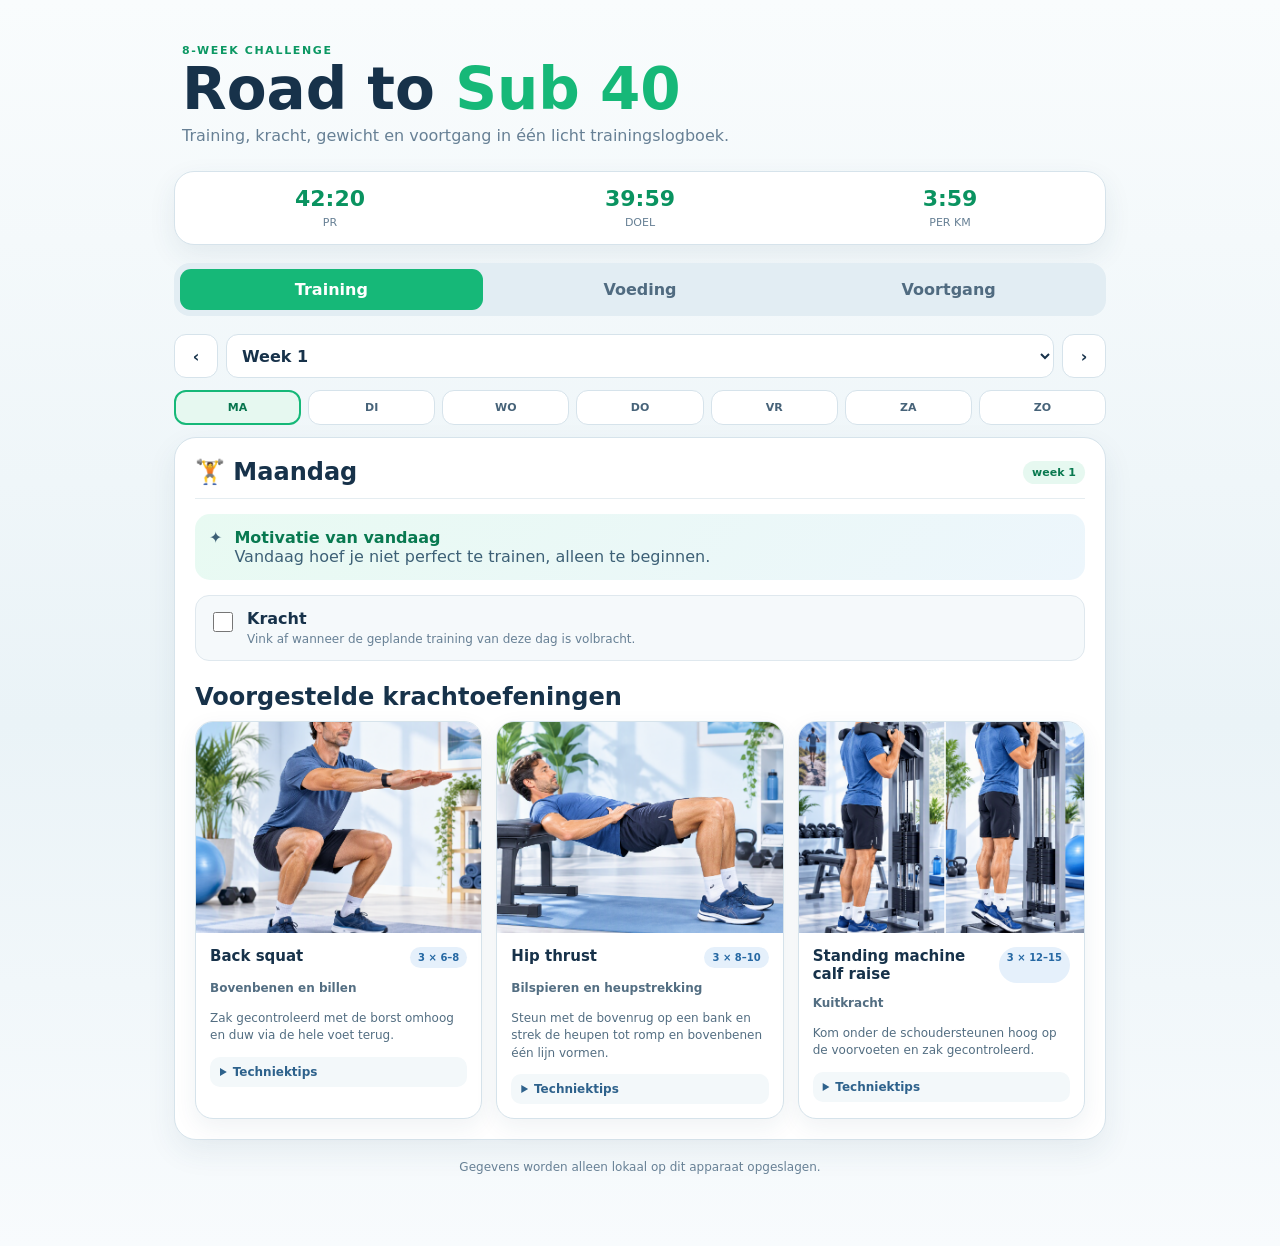
==== commit d1d9af71: "Add files via upload" ====
--- a/index.html
+++ b/index.html
@@ -1,103 +1,15 @@
-<!doctype html><html lang="nl"><head><meta charset="utf-8"><meta name="viewport" content="width=device-width,initial-scale=1,viewport-fit=cover"><meta name="theme-color" content="#07111e"><link rel="manifest" href="manifest.webmanifest"><link rel="icon" href="icon-192.png"><title>Road to Sub 40</title><style>
-:root{--bg:#dbe7f2;--card:#102039;--card2:#142945;--line:#2b4260;--txt:#f5f8fc;--muted:#9db0c9;--green:#40e291;--blue:#66b9ff;--orange:#ffc568;--red:#ff7880}*{box-sizing:border-box}body{margin:0;background:radial-gradient(circle at top right,#17385e,#07111e 42%,#050b14);color:var(--txt);font:15px/1.45 system-ui,-apple-system,Segoe UI,sans-serif;min-height:100vh}.app{max-width:620px;margin:auto;padding:20px 14px 100px}h1{font-size:31px;line-height:1;margin:5px 0}.green{color:var(--green)}.muted,.hint{color:var(--muted)}.hint{font-size:12px}.hero,.card{background:linear-gradient(145deg,#244a6e,#193650);border:1px solid var(--line);border-radius:20px;box-shadow:0 12px 35px #0004}.hero{padding:16px;margin:16px 0}.stats{display:grid;grid-template-columns:repeat(3,1fr);text-align:center}.stats b{display:block;color:var(--green);font-size:20px}.stats small{color:var(--muted)}.tabs{position:sticky;top:0;z-index:5;background:#07111eee;backdrop-filter:blur(10px);display:grid;grid-template-columns:repeat(3,1fr);gap:7px;padding:9px 0}button{border:0;border-radius:12px;padding:11px;background:#233b5a;color:white;font-weight:800}.tabs .active,.primary{background:var(--green);color:#05150d}.view{display:none}.view.active{display:block}.bar{display:flex;gap:8px;margin:10px 0}.bar select{flex:1}select,input,textarea{width:100%;background:#091829;color:white;border:1px solid #38516f;border-radius:11px;padding:10px;font:inherit}textarea{min-height:72px;resize:vertical}.card{padding:15px;margin:10px 0}.dayhead{display:flex;justify-content:space-between;align-items:center;gap:10px}.dayhead h3,.card h3{margin:0}.pill{font-size:11px;padding:4px 8px;border-radius:99px;background:#173d32;color:#8cf4bb;font-weight:800}.activity{display:flex;gap:10px;align-items:flex-start;padding:11px 0;border-top:1px solid var(--line);margin-top:9px}.activity input[type=checkbox]{width:22px;height:22px;accent-color:var(--green)}.done{text-decoration:line-through;color:#71839b}.details{font-size:12px;color:var(--muted);margin-top:3px}.linkbtn{background:transparent;color:var(--blue);padding:7px 0}.form{display:none;border-top:1px dashed #3a5270;margin-top:8px;padding-top:12px}.form.open{display:block}.grid2{display:grid;grid-template-columns:1fr 1fr;gap:8px}.grid3{display:grid;grid-template-columns:1fr 1fr 1fr;gap:7px}.setrow{display:grid;grid-template-columns:48px 1fr 1fr;gap:7px;align-items:center;margin:7px 0}.setrow span{color:var(--muted);font-size:12px}.log{background:#0c2d3a;border-radius:13px;padding:11px;margin-top:9px}.logtop{display:flex;justify-content:space-between;gap:8px}.sets{margin:7px 0 0;padding-left:18px;color:#d8e8f6}.danger{background:#44232d;color:#ffc0c4;padding:6px 9px}.meal{border-top:1px solid var(--line);padding:11px 0}.meal:first-of-type{border:0}.ingredients{display:flex;flex-wrap:wrap;gap:5px;margin-top:7px}.ingredient{background:#203956;color:#dce9f6;border-radius:99px;padding:4px 7px;font-size:11px}.field{margin-top:11px}.field label{display:block;color:var(--muted);font-size:12px;margin:0 0 4px}.alcohol{display:flex;align-items:center;gap:10px}.alcohol button{font-size:20px;padding:5px 13px}.alcohol b{font-size:23px;color:var(--orange);min-width:28px;text-align:center}.saved{color:var(--green);font-size:12px;min-height:18px;margin-top:5px}.metric{margin:12px 0}.warning{color:#ffbdc1;font-size:12px}.summary{white-space:pre-wrap;background:#0b192b;padding:10px;border-radius:11px;color:#d9e6f6;margin-top:8px}.foot{text-align:center;color:var(--muted);font-size:11px;margin-top:18px}@media(max-width:400px){.grid3{grid-template-columns:1fr}.setrow{grid-template-columns:42px 1fr 1fr}}
-.weekOverview{display:grid;grid-template-columns:repeat(7,minmax(0,1fr));gap:5px;margin:10px 0}.weekDay{padding:8px 3px;min-height:90px;background:#102039;border:1px solid #2b4260;border-radius:12px;color:#fff;text-align:center}.weekDay.active{border-color:#40e291;background:#173c32}.weekDay.doneDay{box-shadow:inset 0 -3px #40e291}.weekDay .dow{display:block;font-size:10px;color:#9db0c9;font-weight:900}.weekDay .ico{display:block;font-size:18px;margin:3px}.weekDay .ttl{display:block;font-size:8px;line-height:1.15;overflow-wrap:anywhere}.strengthSuggestions{display:grid;grid-template-columns:repeat(3,1fr);gap:6px;margin:10px 0}.strengthSuggestion{background:#1a304b;border:1px solid #345171;padding:8px;border-radius:12px;font-size:11px}.strengthSuggestion b{color:#8cf4bb;display:block}.extraCard{border-style:dashed}.dayDetail{margin-top:8px}@media(max-width:380px){.weekOverview{gap:3px}.weekDay{padding:7px 1px}.weekDay .ttl{font-size:7.5px}}
-.resultBox{border-top:1px dashed #3a5270;margin-top:10px;padding-top:12px}.resultStatus{display:grid;grid-template-columns:repeat(3,1fr);gap:6px;margin:8px 0}.resultStatus button{padding:9px 5px;font-size:11px;background:#1a304b;border:1px solid #345171}.resultStatus button.active[data-status="complete"]{background:#173d32;border-color:var(--green);color:#8cf4bb}.resultStatus button.active[data-status="partial"]{background:#493816;border-color:var(--orange);color:#ffe0a8}.resultStatus button.active[data-status="missed"]{background:#44232d;border-color:var(--red);color:#ffc0c4}.resultFields{display:none;margin-top:10px}.resultFields.open{display:block}.reasonGrid{display:grid;grid-template-columns:1fr 1fr;gap:6px;margin:7px 0}.reasonGrid label,.paceCheck{display:flex;align-items:center;gap:7px;background:#0b192b;border-radius:9px;padding:8px;font-size:11px;color:#d9e6f6}.reasonGrid input,.paceCheck input{width:17px;height:17px;flex:0 0 auto;accent-color:var(--green)}.resultSummary{background:#0c2d3a;border-radius:11px;padding:10px;margin:8px 0;font-size:12px}.resultSummary b{color:var(--green)}.resultSaved{color:var(--green);font-size:12px;min-height:17px;margin-top:6px}.resultCompact{margin-top:10px;padding:12px;background:#0b192b;border:1px solid #294963;border-radius:12px}.resultCompactTop{display:flex;justify-content:space-between;align-items:center;gap:8px}.resultCompact .big{font-weight:800;color:#fff}.resultCompact .meta{margin-top:7px;color:#b9cbe0;font-size:12px;line-height:1.55}.resultCompact .editResult{margin-top:10px;background:#17314e;border:1px solid #345b7d;padding:7px 11px;font-size:11px}@media(max-width:400px){.resultStatus{grid-template-columns:1fr}.reasonGrid{grid-template-columns:1fr}}
-
-/* v7: dark canvas, light data-entry controls */
-.field input,.field textarea,.field select,input[type="text"],input[type="number"],textarea,select{background:#f7fbff!important;color:#10233b!important;border-color:#a9bfd3!important;box-shadow:inset 0 1px 2px rgba(7,17,30,.08)}
-.field input::placeholder,.field textarea::placeholder,input::placeholder,textarea::placeholder{color:#6f8296!important}
-.field label{color:#b9d4ee}
-.resultFields{background:#122943;border-radius:12px;padding:12px}
-.reasonGrid label,.paceCheck{background:#eef5fb!important;color:#10233b!important;border:1px solid #c4d5e4}
-.reasonGrid input,.paceCheck input{accent-color:var(--green)}
-
-/* v9: actual app selectors */
-.card{background:linear-gradient(145deg,#244a6e,#193650)!important;border-color:#426987!important}
-.suggest{background:#2a5275!important;border-color:#507899!important}
-.extra,.strength{background:#214565!important;border-color:#426987!important}
-input,textarea,select{background:#f4f8fc!important;color:#10233b!important;border-color:#b7cada!important}
-input::placeholder,textarea::placeholder{color:#718496!important}
-.resultBox{background:#244a6e!important;border-color:#52799a!important}
-.resultCompact,.resultSummary{background:#2a5275!important;border-color:#5a82a3!important}
-
-/* v10 complete light redesign */
-:root{--bg:#eef4f8;--panel:#ffffff;--panel-soft:#f5f8fb;--text:#17324a;--muted:#667d90;--line:#d6e2ea;--green:#15b879;--green-soft:#e7f8f1;--blue:#3878b8;--orange:#ed9a35;--red:#d45b68}
-html{background:var(--bg)}
-body{background:linear-gradient(180deg,#f8fbfd 0,#eaf2f7 55%,#f8fbfd 100%)!important;color:var(--text)!important;min-height:100vh}
-body:before{content:"";position:fixed;inset:0 0 auto;height:290px;background:linear-gradient(135deg,#dff7ee,#e7f1fb);z-index:-1}
-.wrap{max-width:980px!important;padding:28px 18px 58px!important}
-.hero{padding:12px 4px 20px!important}.hero .kicker,.eyebrow{color:#0da86d!important}.hero h1{color:#17324a!important;text-shadow:none!important}.hero h1 span{color:#15b879!important}.hero p{color:#66849d!important}
-.stats,.tabs,.weekNav,.days,.card{box-shadow:0 12px 34px rgba(36,77,108,.10)!important}
-.stats{background:#fff!important;border:1px solid var(--line)!important}.stat{background:transparent!important;color:var(--text)!important}.stat strong{color:#0da86d!important}.stat span{color:#71869a!important}
-.tabs{background:#e4edf4!important;border:1px solid #d0dee8!important;padding:6px!important}.tab{background:transparent!important;color:#47647d!important}.tab.active{background:#15b879!important;color:white!important;box-shadow:0 5px 14px rgba(21,184,121,.25)!important}
-.weekNav{background:white!important;border:1px solid var(--line)!important}.weekNav button,.weekNav select{background:#f2f7fa!important;color:#17324a!important;border-color:#d5e2ea!important}
-.days{background:transparent!important;box-shadow:none!important}.day{background:#fff!important;color:#33536d!important;border:1px solid #d5e2ea!important;box-shadow:0 6px 18px rgba(44,76,101,.06)!important}.day.active{background:#e7f8f1!important;color:#0a7650!important;border:2px solid #25bb80!important}.day .details{color:#6e8598!important}
-.card{background:#fff!important;color:var(--text)!important;border:1px solid var(--line)!important;border-radius:24px!important;padding:22px!important}.dayhead{border-bottom-color:#e1e9ef!important}.pill{background:#e7f8f1!important;color:#0b8158!important}.hint,.details,.storage{color:var(--muted)!important}
-.activity{background:#f7fafc!important;border:1px solid #e0e9ef!important;border-radius:14px!important;padding:13px!important}.activity b{color:#17324a!important}.activity input{accent-color:#15b879!important}
-.strengthSuggestions{display:grid!important;grid-template-columns:repeat(3,minmax(0,1fr))!important;gap:16px!important;margin-top:12px!important}
-.exerciseGuide{overflow:hidden;background:#fff;border:1px solid #d7e4ec;border-radius:18px;box-shadow:0 8px 24px rgba(44,76,101,.09)}
-.exerciseGuide img{display:block;width:100%;aspect-ratio:1.35/1;object-fit:cover;background:#eaf2f7}
-.exerciseGuideBody{padding:16px}.exerciseGuideTop{display:flex;align-items:flex-start;justify-content:space-between;gap:10px}.exerciseGuideTop>div{display:flex;gap:9px;align-items:center}.exerciseGuide h4{margin:0;color:#17324a;font-size:16px}.exerciseNumber{display:grid;place-items:center;width:26px;height:26px;border-radius:9px;background:#e7f8f1;color:#0a8559;font-weight:800}.setsBadge{white-space:nowrap;background:#e7f0fb;color:#2c6ba7;border-radius:99px;padding:5px 8px;font-size:11px;font-weight:800}.exerciseFocus{color:#0b9665!important;font-weight:700;margin:10px 0 6px!important}.exerciseGuide p{color:#536d82;line-height:1.5;font-size:13px}.exerciseGuide details{margin-top:10px;background:#f4f8fb;border-radius:11px;padding:9px 11px}.exerciseGuide summary{cursor:pointer;color:#2e618c;font-weight:700;font-size:12px}.exerciseGuide ul{padding-left:18px;margin:9px 0 2px;color:#536d82;font-size:12px;line-height:1.5}
-.strengthNote,.extraNote{background:#edf6f8!important;color:#17324a!important;border:1px solid #d4e6ea!important}.strengthNote b,.extraNote b{color:#17324a!important}
-.field label{color:#4c687e!important}.field input,.field textarea,.field select,input[type="text"],input[type="number"],textarea,select{background:#fff!important;color:#17324a!important;border:1px solid #bfd0dc!important;box-shadow:0 2px 5px rgba(45,79,105,.04)!important}.field input:focus,.field textarea:focus,input:focus,textarea:focus,select:focus{outline:3px solid rgba(21,184,121,.18)!important;border-color:#15b879!important}
-.primary{background:#15b879!important;color:#fff!important;box-shadow:0 7px 18px rgba(21,184,121,.23)!important}.secondary,.addButton{background:#eaf2f7!important;color:#275673!important;border-color:#cbdae4!important}
-.resultBox{background:#f4f8fb!important;border:1px solid #d5e3eb!important;border-radius:16px!important;padding:15px!important}.resultStatus button{background:#fff!important;color:#36546b!important;border-color:#cbdbe5!important}.resultStatus button.active[data-status="complete"]{background:#e6f8f0!important;color:#08714c!important}.resultStatus button.active[data-status="partial"]{background:#fff2dc!important;color:#925d0b!important}.resultStatus button.active[data-status="missed"]{background:#fdebee!important;color:#9d3240!important}.resultFields{background:#fff!important}.reasonGrid label,.paceCheck{background:#f2f6f9!important;color:#29475d!important;border-color:#d3e0e8!important}.resultCompact,.resultSummary{background:#eaf5f7!important;color:#24465d!important;border-color:#cfe2e6!important}.resultCompact .big,.resultCompact strong,.resultSummary b{color:#087d56!important}.resultCompact .meta{color:#4a687d!important}
-.foodCard,.progressCard{background:#fff!important;color:#17324a!important;border-color:#d7e3eb!important}
-@media(max-width:780px){.strengthSuggestions{grid-template-columns:1fr!important}.exerciseGuide{display:grid;grid-template-columns:118px 1fr}.exerciseGuide img{height:100%;aspect-ratio:auto}.exerciseGuideBody{padding:13px}.wrap{padding:18px 12px 42px!important}.card{padding:17px!important}}
-@media(max-width:480px){.exerciseGuide{display:block}.exerciseGuide img{height:auto;aspect-ratio:1.55/1}.stats{border-radius:18px!important}}
-
-.dailyMotivation{display:flex;gap:12px;margin:4px 0 18px;padding:14px;border-radius:15px;background:linear-gradient(135deg,#e9faf3,#edf5fc);border:1px solid #cfeade}.dailyMotivation>span{display:grid;place-items:center;width:34px;height:34px;border-radius:11px;background:#15b879;color:#fff}.dailyMotivation b{color:#0a7b54}.dailyMotivation p{margin:4px 0 0;color:#426277;font-size:13px}.weightMoment{margin-bottom:18px;padding:16px;border:1px solid #cddfe9;border-radius:17px;background:#f5fafe}.weightMoment>div:first-child{display:flex;justify-content:space-between;color:#426277}.weightEntry{display:grid;grid-template-columns:1fr auto auto;gap:8px;align-items:center;margin-top:12px}.weightEntry button{border:0;border-radius:10px;padding:11px;background:#3878b8;color:#fff;font-weight:800}.progressHero{display:flex;justify-content:space-between;align-items:end;padding:22px 4px}.progressHero h2{margin:3px 0;color:#17324a}.progressHero p{color:#688196}.totalScore{padding:14px 18px;border-radius:18px;background:#e7f8f1;color:#0a7c54;text-align:right}.totalScore strong,.totalScore span{display:block}.weekScores{display:grid;grid-template-columns:1fr 1fr;gap:12px;margin-top:14px}.weekScore{padding:13px;border-radius:14px;background:#f4f8fb;border:1px solid #dce7ed}.weekScore>div{display:flex;justify-content:space-between}.weekScore strong{color:#0a8f61}.weekScore>span{display:block;height:8px;margin-top:9px;border-radius:9px;background:#dfe9ef;overflow:hidden}.weekScore i{display:block;height:100%;background:#15b879}.weightProgress{margin-top:18px!important}.chartWrap{overflow-x:auto;margin-top:14px;background:#f8fbfd;border:1px solid #dce7ed;border-radius:16px}.chartWrap svg{display:block;width:100%;min-width:620px}.grid line{stroke:#dce7ed}.grid text,.axisLabels text{fill:#698095;font-size:11px}.weightLine polyline{fill:none;stroke:#3878b8;stroke-width:4}.weightDots circle{fill:#fff;stroke:#15b879;stroke-width:4}.weightDots text{fill:#17324a;font-size:11px;font-weight:800}.emptyChart{text-align:center;padding:40px;background:#f5f9fb;border:1px dashed #c7d9e4;border-radius:16px}.emptyChart span{display:block;color:#647d90}.weightWeeks{display:grid;grid-template-columns:repeat(4,1fr);gap:9px;margin-top:13px}.weightWeeks>div{display:flex;flex-direction:column;padding:11px;border-radius:12px;background:#f4f8fb}.weightWeeks span{font-size:10px;color:#718698}@media(max-width:680px){.weekScores{grid-template-columns:1fr}.weightWeeks{grid-template-columns:1fr 1fr}.weightEntry{grid-template-columns:1fr auto}.weightEntry button{grid-column:1/-1}}
-</style></head><body><main class="app"><header><div class="green" style="font-size:12px;font-weight:900;letter-spacing:1.5px">8-WEEK CHALLENGE</div><h1>ROAD TO <span class="green">SUB 40</span></h1><div class="muted">Training, kracht, voeding en herstel in één logboek</div></header><section class="hero"><div class="stats"><div><b>42:20</b><small>PR</small></div><div><b>39:59</b><small>DOEL</small></div><div><b>3:59</b><small>PER KM</small></div></div></section><nav class="tabs"><button class="active" data-tab="training">Training</button><button data-tab="food">Voeding</button><button data-tab="progress">Voortgang</button></nav>
-<section id="training" class="view active"><div class="bar"><button onclick="stepWeek(-1)">‹</button><select class="weekSelect"></select><button onclick="stepWeek(1)">›</button></div><div id="trainingDays"></div></section>
-<section id="food" class="view"><div class="bar"><button onclick="stepFoodWeek(-1)">‹</button><select id="foodWeek"></select><button onclick="stepFoodWeek(1)">›</button></div><div class="bar"><select id="foodDay"></select></div><div id="foodPanel"></div></section>
-<section id="progress" class="view"><div id="progressPanel"></div></section><div class="foot">Gegevens worden alleen lokaal op dit apparaat opgeslagen.</div></main><script>
-const D=['Maandag','Dinsdag','Woensdag','Donderdag','Vrijdag','Zaterdag','Zondag'],I=['🏋️','🏃','🔥','🏋️','🌿','🏃','🛌'];
-const Q=['3 × 8 min @ 4:15–4:20/km','5 × 1 km @ 4:05–4:10','3 × 2 km @ 4:08–4:12','6 × 1 km @ 4:00–4:05','2 × 3 km @ 4:05–4:08','5 × 1 km @ 3:55–4:00','3 × 2 km @ 4:00/km','3 × 1 km @ 3:55–4:00'];const L=['12 km rustig','13 km rustig','14 km rustig','12 km rustig','14–15 km rustig','13 km, laatste 3 km stevig','10–12 km rustig','10 KM RACE · SUB 40'];
-const FOOD=[
-[['Ontbijt','Overnight oats',['havermout 70 g','melk 250 ml','kwark 150 g','banaan']],['Lunch','Volkoren kipwraps',['2 volkoren wraps','kip 150 g','paprika','sla']],['Avond','Rijstbowl met zalm',['rijst 100 g','zalm 150 g','broccoli']]],
-[['Ontbijt','Havermout met appel',['havermout 70 g','melk 250 ml','appel']],['Lunch','Brood met eieren',['4 volkoren boterhammen','2 eieren','tomaat']],['Avond','Volkoren pasta',['pasta 100 g','mager gehakt of linzen 150 g','passata']]],
-[['Ontbijt','Ruime havermout',['havermout 80 g','melk 300 ml','banaan','honing']],['Lunch','Rijst met kip',['rijst 110 g','kip 150 g','groentemix']],['Voor training','Snelle koolhydraten',['2 boterhammen','jam','banaan']],['Herstel','Kwark met fruit',['kwark 250 g','fruit']]],
-[['Ontbijt','Kwarkbowl',['kwark 300 g','muesli 50 g','bessen']],['Lunch','Tonijnsandwich',['4 volkoren boterhammen','tonijn','sla']],['Avond','Zoete aardappel met kip',['zoete aardappel 350 g','kip 170 g','boontjes']]],
-[['Ontbijt','Brood met banaan',['4 volkoren boterhammen','pindakaas','banaan']],['Lunch','Pastasalade',['pasta 100 g','tonijn of kikkererwten','groenten']],['Avond','Wrapbowl',['rijst 100 g','kip of tofu 150 g','bonen','sla']]],
-[['Voor duurloop','Ontbijt 2–3 uur vooraf',['3 boterhammen','banaan','jam','water']],['Na duurloop','Herstelbowl',['havermout 70 g','melk 250 ml','kwark 250 g','bessen']],['Avond','Curry met rijst',['rijst 110 g','kip of tofu 150 g','currygroenten']]],
-[['Ontbijt','Yoghurtbowl',['yoghurt 250 g','muesli 50 g','fruit']],['Lunch','Soep en brood',['groentesoep','3 volkoren boterhammen','hüttenkäse']],['Avond','Traybake',['aardappelen 350 g','kip of tofu 150 g','veel groenten']]]];
-const get=(k,f)=>{try{let v=localStorage.getItem(k);return v===null?f:JSON.parse(v)}catch{return f}},set=(k,v)=>localStorage.setItem(k,JSON.stringify(v)),esc=s=>String(s||'').replace(/[&<>"']/g,c=>({'&':'&amp;','<':'&lt;','>':'&gt;','"':'&quot;',"'":'&#39;'}[c]));
-function plan(w){return [['Kracht'],['8 km rustig'],[Q[w-1]],['Kracht'],['Rust of optioneel 5–7 km rustig'],[L[w-1]],['Rust / herstel']]}function fillWeeks(sel){for(let i=1;i<=8;i++)sel.add(new Option('Week '+i,i))}document.querySelectorAll('.weekSelect').forEach(fillWeeks);fillWeeks(foodWeek);D.forEach((x,i)=>foodDay.add(new Option(x,i)));document.querySelector('.weekSelect').value=get('uiWeek',1);
-function stepWeek(n){let s=document.querySelector('.weekSelect');s.value=Math.max(1,Math.min(8,+s.value+n));s.onchange()}function stepFoodWeek(n){foodWeek.value=Math.max(1,Math.min(8,+foodWeek.value+n));renderFood()}
-let selectedDay=0;const MOTIVATION=['Vandaag hoef je niet perfect te trainen, alleen te beginnen.','Rustige kilometers bouwen de basis voor snelle kilometers.','Loop het blok dat voor je ligt, niet de hele training tegelijk.','Sterke benen maken het tempo van morgen makkelijker.','Herstel is training: vandaag laad je op voor wat komt.','De duurloop wordt gewonnen door geduld, niet door haast.','Consistentie over acht weken is sterker dan één perfecte dag.'];
-const SUG={0:[
-{name:'Squat',sets:'3 × 6–8',focus:'Benen en bilspieren',img:'exercise-squat.png',how:'Zet je voeten ongeveer op schouderbreedte. Duw je heupen naar achteren en zak gecontroleerd alsof je op een stoel gaat zitten. Kom krachtig maar beheerst omhoog.',tips:['Houd je borst trots en je rug neutraal','Knieën volgen de richting van je tenen','Stop voordat je techniek minder wordt']},
-{name:'Romanian deadlift',sets:'3 × 8',focus:'Hamstrings, billen en heupkracht',img:'exercise-rdl.png',how:'Houd de gewichten dicht langs je benen. Duw je heupen naar achteren met licht gebogen knieën. Zak tot je duidelijke spanning in je hamstrings voelt en strek daarna je heupen.',tips:['Beweging komt uit de heupen','Rug blijft neutraal','Gewicht blijft dicht bij je lichaam']},
-{name:'Standing calf raise',sets:'3 × 12–15',focus:'Kuitkracht en belastbaarheid',img:'exercise-calf-raise.png',how:'Sta rechtop en kom langzaam zo hoog mogelijk op je voorvoeten. Houd bovenaan kort vast en laat je hielen daarna gecontroleerd zakken.',tips:['Gebruik steun als balans nodig is','Niet veren of stuiteren','Maak de volledige beweging']}
-],3:[
-{name:'Bulgarian split squat',sets:'3 × 8 per been',focus:'Eenzijdige beenkracht',img:'exercise-bulgarian-split-squat.png',how:'Plaats één voet achter je op een lage bank. Zak recht omlaag op het voorste been en duw via de hele voorvoet terug omhoog.',tips:['Begin zonder extra gewicht','Houd het voorste kniegewricht stabiel','Kies een comfortabele paslengte']},
-{name:'Hip thrust',sets:'3 × 8–10',focus:'Bilspieren en heupstrekking',img:'exercise-hip-thrust.png',how:'Plaats je bovenrug tegen een bank en je voeten stevig op de vloer. Duw je heupen omhoog tot romp en bovenbenen één lijn vormen.',tips:['Span je billen bovenaan aan','Overstrek je onderrug niet','Houd je kin licht ingetrokken']},
-{name:'Seated calf raise',sets:'3 × 12–15',focus:'Soleus en kuitkracht',img:'exercise-seated-calf-raise.png',how:'Zit rechtop met je voeten plat. Til je hielen zo hoog mogelijk op terwijl de voorvoeten blijven staan en zak langzaam terug.',tips:['Werk gecontroleerd','Pauzeer kort bovenaan','Voeg pas gewicht toe als de techniek goed blijft']}
-]};
-function renderTraining(){let w=+document.querySelector('.weekSelect').value,p=plan(w);let overview=`<div class="weekOverview">${p.map((acts,d)=>{let ok=get(`act-${w}-${d}-0`,false);return `<button class="weekDay ${selectedDay===d?'active':''} ${ok?'doneDay':''}" onclick="selectedDay=${d};renderTraining()"><span class="dow">${D[d].slice(0,2).toUpperCase()}</span><span class="ico">${I[d]}</span><span class="ttl">${esc(acts[0])}</span></button>`}).join('')}</div>`;
-let d=selectedDay,acts=p[d],html=`<article class="card dayDetail"><div class="dayhead"><h3>${I[d]} ${D[d]}</h3><span class="pill">week ${w}</span></div>`;html+=`<div class="dailyMotivation"><span>✦</span><div><b>Motivatie van vandaag</b><p>${MOTIVATION[d]}</p></div></div>`;if(d===2||d===5)html+=weightMoment(w,d);acts.forEach((a,i)=>{let k=`act-${w}-${d}-${i}`,ok=get(k,false);html+=`<label class="activity"><input type="checkbox" ${ok?'checked':''} onchange="set('${k}',this.checked);renderTraining()"><div class="${ok?'done':''}"><b>${a}</b>${d===2?'<div class="details">10–15 min inlopen + kern + uitlopen · max. 60 min</div>':''}</div></label>`});if(d===2)html+=trainingResultBox(w,d);if(SUG[d]){html+=`<div class="hint">Voorgestelde beenoefeningen</div><div class="strengthSuggestions">${SUG[d].map((x,i)=>`<article class="exerciseGuide">${x.img?`<img src="${x.img}" alt="Illustratie van ${x.name}" loading="lazy">`:''}<div class="exerciseGuideBody"><div class="exerciseGuideTop"><div><span class="exerciseNumber">${i+1}</span><h4>${x.name}</h4></div><span class="setsBadge">${x.sets}</span></div><p class="exerciseFocus">${x.focus}</p><p>${x.how}</p><details><summary>Techniektips</summary><ul>${x.tips.map(t=>`<li>${t}</li>`).join('')}</ul></details></div></article>`).join('')}</div>`;let strength=get(`str-${w}-${d}`,[]);strength.forEach((x,i)=>html+=strengthNote(x,w,d,i));html+=strengthForm(w,d)}html+=`</article>`;
-let extras=get(`weekly-extra-${w}`,[]);html+=`<article class="card extraCard"><div class="dayhead"><h3>＋ Extra activiteiten</h3><span class="pill">week ${w}</span></div><div class="details">Voor alles buiten het sub-40-schema, zoals padel, voetbal, wandelen of fietsen.</div>${extras.map((x,i)=>`<div class="log"><div class="logtop"><b>${esc(x.name)}</b><button class="danger" onclick="removeItem('weekly-extra-${w}',${i});renderTraining()">×</button></div><div class="details">${esc(x.note)}</div></div>`).join('')}<button class="linkbtn" onclick="toggle('weekly-extra-form')">＋ Activiteit toevoegen</button><div class="form" id="weekly-extra-form"><input id="weekly-extra-name" placeholder="Bijv. Padel"><div class="field"><textarea id="weekly-extra-note" placeholder="Dag, duur, afstand of notitie"></textarea></div><button class="primary" onclick="saveWeeklyExtra(${w})">Opslaan</button></div></article>`;trainingDays.innerHTML=overview+html}
-const PLANNED_WORK=[24,20.4,24.8,24.3,24.4,19.8,24,11.8],RESULT_REASONS=[['fatigue','Benen/vermoeidheid'],['pace','Tempo te zwaar'],['weather','Weer/omstandigheden'],['injury','Pijn/blessure'],['mental','Mentaal'],['time','Tijdgebrek'],['other','Anders']];
-function resultKey(w,d){return `result-${w}-${d}`}
-function timeSeconds(v){let x=String(v||'').trim().replace(',',':').split(':').map(Number);return x.length===2&&x.every(Number.isFinite)?x[0]*60+x[1]:(Number(v)||0)*60}
-function resultCalculation(v){let actual=(v.blocks||[]).reduce((n,x)=>n+timeSeconds(x),0),planned=(Number(v.plannedMinutes)||0)*60,pct=planned?Math.min(100,Math.round(actual/planned*100)):0;return{actual,pct,label:`${Math.floor(actual/60)}:${String(Math.round(actual%60)).padStart(2,'0')} van ${Number(v.plannedMinutes||0).toString().replace('.',',')} min`}}
-function trainingResultBox(w,d){let k=resultKey(w,d),v=get(k,{status:'',plannedMinutes:PLANNED_WORK[w-1],blocks:[],paceHit:false,reasons:[],note:'',saved:false}),show=v.status==='partial'||v.status==='missed',calc=resultCalculation(v),statusLabel=v.status==='complete'?'✅ Voltooid':v.status==='partial'?'🟠 Gedeeltelijk':'❌ Niet uitgevoerd';if(v.saved){let reasonLabels=RESULT_REASONS.filter(x=>(v.reasons||[]).includes(x[0])).map(x=>x[1]).join(', ');return `<div class="resultBox"><div class="hint">TRAININGSRESULTAAT</div><div class="resultCompact"><div class="resultCompactTop"><span class="big">${statusLabel}</span>${v.blocks&&v.blocks.length?`<b>${calc.pct}%</b>`:''}</div><div class="meta">${v.blocks&&v.blocks.length?`<strong style="color:#fff;font-size:13px">Werkelijke blokken: ${esc((v.blocks||[]).join(' + '))}</strong><br>Uitvoering: ${calc.label} (${calc.pct}%)<br>`:''}Doeltempo gehaald: ${v.paceHit?'ja':'nee'}${reasonLabels?`<br>Reden: ${esc(reasonLabels)}`:''}${v.note?`<br>Notitie: ${esc(v.note)}`:''}</div><button class="editResult" onclick="editTrainingResult(${w},${d})">✎ Bewerken</button></div></div>`}return `<div class="resultBox"><div class="hint">TRAININGSRESULTAAT</div><b>Hoe ging de tempotraining?</b><div class="resultStatus">${[['complete','✅ Voltooid'],['partial','🟠 Gedeeltelijk'],['missed','❌ Niet uitgevoerd']].map(x=>`<button class="${v.status===x[0]?'active':''}" data-status="${x[0]}" onclick="setResultStatus(${w},${d},'${x[0]}')">${x[1]}</button>`).join('')}</div><div class="resultFields ${show?'open':''}"><div class="grid2"><div class="field"><label>Geplande tempominuten</label><input id="plannedMinutes" type="number" min="0" step="0.1" value="${esc(v.plannedMinutes)}"></div><div class="field"><label>Werkelijke blokken</label><input id="actualBlocks" value="${esc((v.blocks||[]).join(', '))}" placeholder="6:30, 8:00, 2:00"></div></div><div class="hint">Vul de gelopen blokken in als minuten:seconden, gescheiden door komma's.</div><label class="paceCheck"><input id="paceHit" type="checkbox" ${v.paceHit?'checked':''}> Doeltempo tijdens de gelopen blokken gehaald</label><div class="field"><label>Waarom niet volledig?</label><div class="reasonGrid">${RESULT_REASONS.map(x=>`<label><input type="checkbox" name="resultReason" value="${x[0]}" ${(v.reasons||[]).includes(x[0])?'checked':''}> ${x[1]}</label>`).join('')}</div></div><div class="field"><label>Notitie</label><textarea id="resultNote" placeholder="Bijv. koud, baan glad; tempo voelde haalbaar...">${esc(v.note)}</textarea></div>${v.blocks&&v.blocks.length?`<div class="resultSummary"><b>Uitvoering: ${calc.pct}%</b><br>${calc.label} · doeltempo: ${v.paceHit?'ja':'nee'}</div>`:''}<button class="primary" onclick="saveTrainingResult(${w},${d})">Trainingsresultaat opslaan</button></div></div>`}
-function editTrainingResult(w,d){let v=get(resultKey(w,d),{});v.saved=false;set(resultKey(w,d),v);renderTraining()}
-function setResultStatus(w,d,status){let v=get(resultKey(w,d),{});v.status=status;if(v.plannedMinutes==null)v.plannedMinutes=PLANNED_WORK[w-1];set(resultKey(w,d),v);if(status==='complete')set(`act-${w}-${d}-0`,true);else set(`act-${w}-${d}-0`,false);renderTraining()}
-function saveTrainingResult(w,d){let v=get(resultKey(w,d),{});v.plannedMinutes=+document.querySelector('#plannedMinutes').value||0;v.blocks=document.querySelector('#actualBlocks').value.split(',').map(x=>x.trim()).filter(Boolean);v.paceHit=document.querySelector('#paceHit').checked;v.reasons=[...document.querySelectorAll('input[name="resultReason"]:checked')].map(x=>x.value);v.note=document.querySelector('#resultNote').value.trim();if(!v.status)v.status='partial';v.saved=true;set(resultKey(w,d),v);set(`act-${w}-${d}-0`,v.status==='complete');renderTraining()}
-function saveWeeklyExtra(w){let name=document.querySelector('#weekly-extra-name').value.trim();if(!name)return;let k=`weekly-extra-${w}`,a=get(k,[]);a.push({name,note:document.querySelector('#weekly-extra-note').value.trim()});set(k,a);renderTraining()}
-function strengthNote(x,w,d,i){return `<div class="log"><div class="logtop"><div><b>🏋️ ${esc(x.exercise)}</b><div class="details">${x.sets.length} sets · ${esc(x.note)}</div></div><button class="danger" onclick="removeItem('str-${w}-${d}',${i});renderTraining()">×</button></div><ol class="sets">${x.sets.map((s,j)=>`<li>Set ${j+1}: ${s.reps} herhalingen × ${s.weight} kg</li>`).join('')}</ol></div>`}
-function strengthForm(w,d){return `<button class="linkbtn" onclick="toggle('strform-${d}')">＋ Krachtoefening toevoegen</button><div class="form" id="strform-${d}"><div class="grid2"><input id="ex-${d}" placeholder="Oefening, bijv. Squat"><select id="sc-${d}" onchange="drawSets(${d})">${[1,2,3,4,5,6].map(n=>`<option ${n===3?'selected':''}>${n}</option>`).join('')}</select></div><div class="hint">Aantal sets</div><div id="sets-${d}"></div><textarea id="sn-${d}" placeholder="Notitie, bijv. techniek voelde goed"></textarea><button class="primary" onclick="saveStrength(${w},${d})">Oefening opslaan</button></div>`}
-function drawSets(d){let n=+document.querySelector(`#sc-${d}`).value,el=document.querySelector(`#sets-${d}`);el.innerHTML=Array.from({length:n},(_,i)=>`<div class="setrow"><span>Set ${i+1}</span><input type="number" min="0" id="rep-${d}-${i}" placeholder="Herhalingen"><input type="number" min="0" step="0.5" id="kg-${d}-${i}" placeholder="Gewicht kg"></div>`).join('')}
-function saveStrength(w,d){let ex=document.querySelector(`#ex-${d}`).value.trim(),n=+document.querySelector(`#sc-${d}`).value;if(!ex)return alert('Vul een oefening in.');let sets=Array.from({length:n},(_,i)=>({reps:+document.querySelector(`#rep-${d}-${i}`).value||0,weight:+document.querySelector(`#kg-${d}-${i}`).value||0}));let k=`str-${w}-${d}`,a=get(k,[]);a.push({exercise:ex,sets,note:document.querySelector(`#sn-${d}`).value.trim()});set(k,a);renderTraining()}
-function saveAlt(w,d){let name=document.querySelector(`#an-${d}`).value.trim();if(!name)return;let k=`alt-${w}-${d}`,a=get(k,[]);a.push({name,note:document.querySelector(`#at-${d}`).value.trim()});set(k,a);renderTraining()}function removeItem(k,i){let a=get(k,[]);a.splice(i,1);set(k,a)}function toggle(id){let e=document.querySelector('#'+id);e.classList.toggle('open');if(id.startsWith('strform')&&e.classList.contains('open'))drawSets(+id.split('-')[1])}
-function renderFood(){let w=+foodWeek.value,d=+foodDay.value,k=`food-${w}-${d}`,v=get(k,{alcohol:0,note:''});foodPanel.innerHTML=`<article class="card"><div class="dayhead"><h3>🥗 ${D[d]}</h3><span class="pill">week ${w}</span></div>${FOOD[d].map(m=>`<div class="meal"><div class="hint">${m[0]}</div><b>${m[1]}</b><div class="ingredients">${m[2].map(x=>`<span class="ingredient">${x}</span>`).join('')}</div></div>`).join('')}</article><article class="card"><h3>Dagregistratie</h3><div class="field"><label>Alcoholische drankjes</label><div class="alcohol"><button onclick="alcohol(-1)">−</button><b id="alc">${v.alcohol}</b><button onclick="alcohol(1)">＋</button></div></div><div class="field"><label>Notitie over extra gegeten of juist niet gegeten</label><textarea id="foodNote" placeholder="Bijv. extra dessert, lunch overgeslagen…">${esc(v.note)}</textarea></div><button class="primary" onclick="saveFood()">Dag opslaan</button><div id="foodSaved" class="saved"></div></article>`}
-function alcohol(n){alc.textContent=Math.max(0,+alc.textContent+n)}function saveFood(){let k=`food-${foodWeek.value}-${foodDay.value}`;set(k,{alcohol:+alc.textContent,note:foodNote.value.trim()});foodSaved.textContent='✓ Opgeslagen'}
-function weightMoment(w,d){let v=get(`weight-${w}-${d}`,'');return `<section class="weightMoment"><div><b>⚖ Wekelijks weegmoment</b><span>${D[d]} · week ${w}</span></div><div class="weightEntry"><input id="weightInput-${w}-${d}" type="number" inputmode="decimal" min="30" max="250" step="0.1" value="${esc(v)}" placeholder="Bijv. 78,4"><span>kg</span><button onclick="saveWeight(${w},${d})">Opslaan</button></div><div id="weightSaved-${w}-${d}" class="saved"></div></section>`}
-function saveWeight(w,d){let e=document.getElementById(`weightInput-${w}-${d}`),v=e.value;if(v)set(`weight-${w}-${d}`,v);else localStorage.removeItem(`weight-${w}-${d}`);document.getElementById(`weightSaved-${w}-${d}`).textContent=v?'✓ Gewicht opgeslagen':'Gewicht verwijderd'}
-function weekAverage(w){let a=parseFloat(get(`weight-${w}-2`,'')),b=parseFloat(get(`weight-${w}-5`,''));return Number.isFinite(a)&&Number.isFinite(b)?Math.round((a+b)/2*10)/10:null}
-function completedDays(w){let n=0;for(let d=0;d<7;d++)if(get(`act-${w}-${d}-0`,false))n++;return n}
-function weightChart(v){let good=v.map((x,i)=>x==null?null:{i,v:x}).filter(Boolean);if(!good.length)return `<div class="emptyChart"><b>Nog geen weekgemiddelden</b><span>Vul woensdag én zaterdag in.</span></div>`;let lo=Math.min(...good.map(x=>x.v)),hi=Math.max(...good.map(x=>x.v));if(lo===hi){lo--;hi++}else{let p=Math.max(.5,(hi-lo)*.2);lo-=p;hi+=p}let W=760,H=260,L=55,R=25,T=28,B=42,X=i=>L+i*(W-L-R)/7,Y=x=>T+(hi-x)*(H-T-B)/(hi-lo);let grid=[0,.25,.5,.75,1].map(f=>{let y=T+f*(H-T-B),n=(hi-f*(hi-lo)).toFixed(1);return `<line x1="${L}" y1="${y}" x2="${W-R}" y2="${y}"/><text x="${L-8}" y="${y+4}" text-anchor="end">${n}</text>`}).join(''),segments=[],cur=[];v.forEach((x,i)=>{if(x!=null)cur.push(`${X(i)},${Y(x)}`);else if(cur.length){segments.push(cur);cur=[]}});if(cur.length)segments.push(cur);return `<div class="chartWrap"><svg viewBox="0 0 ${W} ${H}"><g class="grid">${grid}</g><g class="weightLine">${segments.map(a=>`<polyline points="${a.join(' ')}"/>`).join('')}</g><g class="weightDots">${v.map((x,i)=>x==null?'':`<circle cx="${X(i)}" cy="${Y(x)}" r="6"/><text x="${X(i)}" y="${Y(x)-12}" text-anchor="middle">${String(x).replace('.',',')} kg</text>`).join('')}</g><g class="axisLabels">${v.map((_,i)=>`<text x="${X(i)}" y="${H-14}" text-anchor="middle">W${i+1}</text>`).join('')}</g></svg></div>`}
-function renderProgress(){let a=Array.from({length:8},(_,i)=>weekAverage(i+1)),c=Array.from({length:8},(_,i)=>completedDays(i+1)),total=c.reduce((x,y)=>x+y,0);progressPanel.innerHTML=`<div class="progressHero"><div><span class="eyebrow">8-WEEK OVERVIEW</span><h2>Jouw voortgang</h2><p>Alle weken in één overzicht.</p></div><div class="totalScore"><strong>${total}/56</strong><span>dagen voltooid</span></div></div><article class="card"><h3>Succesvolle dagen per week</h3><div class="weekScores">${c.map((n,i)=>`<div class="weekScore"><div><b>Week ${i+1}</b><strong>${n}/7</strong></div><span><i style="width:${n/7*100}%"></i></span></div>`).join('')}</div></article><article class="card weightProgress"><h3>Gemiddeld gewicht per week</h3><p class="details">Gemiddelde van woensdag en zaterdag</p>${weightChart(a)}<div class="weightWeeks">${a.map((v,i)=>{let w=get(`weight-${i+1}-2`,''),z=get(`weight-${i+1}-5`,'');return `<div><b>Week ${i+1}</b><strong>${v==null?'–':String(v).replace('.',',')+' kg'}</strong><span>wo ${w||'–'} · za ${z||'–'}</span></div>`}).join('')}</div></article>`}
-document.querySelectorAll('.tabs button').forEach(b=>b.onclick=()=>{document.querySelectorAll('.tabs button,.view').forEach(x=>x.classList.remove('active'));b.classList.add('active');document.querySelector('#'+b.dataset.tab).classList.add('active');if(b.dataset.tab==='progress')renderProgress()});document.querySelector('.weekSelect').onchange=e=>{set('uiWeek',+e.target.value);renderTraining()};foodWeek.onchange=foodDay.onchange=renderFood;renderTraining();renderFood();renderProgress();if('serviceWorker'in navigator)addEventListener('load',()=>navigator.serviceWorker.register('./sw.js?v=12'));
-</script></body></html>
+<!doctype html><html lang="nl"><head><meta charset="utf-8"><meta name="viewport" content="width=device-width,initial-scale=1,viewport-fit=cover"><meta name="theme-color" content="#f5fafc"><title>Road to Sub 40</title><link rel="manifest" href="manifest.webmanifest"><link rel="icon" href="icon-192.png"><style>
+:root{--ink:#17324a;--muted:#678095;--green:#16b878;--blue:#397bb8;--line:#d6e3eb;--bg:#eef5f8}*{box-sizing:border-box}body{margin:0;font-family:Inter,"Segoe UI",system-ui,sans-serif;color:var(--ink);background:linear-gradient(180deg,#f9fcfd,#eaf3f7 58%,#f8fbfd)}button,input,textarea,select{font:inherit}.app{max-width:960px;margin:auto;padding:22px 14px 60px}.hero{padding:22px 8px 18px}.kicker{font-size:11px;letter-spacing:.15em;font-weight:900;color:#0c9863}.hero h1{margin:3px 0;font-size:clamp(34px,8vw,58px);line-height:1}.hero h1 span{color:var(--green)}.hero p{margin:8px 0;color:var(--muted)}.stats{display:grid;grid-template-columns:repeat(3,1fr);background:white;border:1px solid var(--line);border-radius:20px;box-shadow:0 10px 28px #234b6515}.stat{text-align:center;padding:14px}.stat strong{display:block;font-size:22px;color:#0a9360}.stat span{font-size:11px;color:var(--muted)}.tabs{display:grid;grid-template-columns:repeat(3,1fr);gap:6px;margin:18px 0;padding:6px;border-radius:16px;background:#e2edf3}.tab{border:0;padding:11px;border-radius:11px;background:transparent;color:#506b80;font-weight:800}.tab.active{background:var(--green);color:white}.view{display:none}.view.active{display:block}.weeknav{display:grid;grid-template-columns:44px 1fr 44px;gap:8px;align-items:center;margin-bottom:12px}.weeknav button,.weeknav select{height:44px;border:1px solid var(--line);border-radius:12px;background:white;color:var(--ink);font-weight:800}.days{display:grid;grid-template-columns:repeat(7,1fr);gap:7px;margin:12px 0}.day{border:1px solid var(--line);border-radius:12px;padding:9px 3px;background:white;color:#476379;font-size:11px;font-weight:800}.day.active{background:#e6f8f0;color:#08754e;border:2px solid var(--green)}.card{background:white;border:1px solid var(--line);border-radius:22px;padding:20px;box-shadow:0 12px 30px #234b6514}.dayhead{display:flex;justify-content:space-between;align-items:center;border-bottom:1px solid #e5edf1;padding-bottom:12px}.dayhead h2{margin:0}.pill{background:#e6f8f0;color:#09794f;border-radius:99px;padding:5px 9px;font-weight:800;font-size:11px}.motivation{display:flex;gap:12px;margin:15px 0;padding:14px;border-radius:15px;background:linear-gradient(135deg,#e8faf2,#edf6fc);color:#3d6076}.motivation b{color:#087950}.workout{display:flex;gap:11px;align-items:flex-start;padding:13px;margin:10px 0;background:#f5f9fb;border:1px solid #dfe8ee;border-radius:14px}.workout input{width:20px;height:20px;accent-color:var(--green)}.workout b{display:block}.details{font-size:12px;color:var(--muted);margin-top:3px}.weightbox{padding:15px;margin:14px 0;border:1px solid #ccdee8;border-radius:16px;background:#f5fafe}.weightrow{display:grid;grid-template-columns:1fr auto auto;gap:8px;align-items:center;margin-top:10px}.weightrow input,input,textarea,select{min-width:0;padding:11px;border:1px solid #bfd1dc;border-radius:10px;background:white;color:var(--ink)}.weightrow button,.primary{border:0;border-radius:10px;padding:11px 14px;background:var(--blue);color:white;font-weight:800}.saved{font-size:12px;color:#078154;margin-top:6px}.strengthTitle{margin:22px 0 10px}.strengthGrid{display:grid;grid-template-columns:repeat(3,1fr);gap:14px}.exercise{overflow:hidden;border:1px solid var(--line);border-radius:18px;background:white;box-shadow:0 8px 23px #234b6512}.exercise img{display:block;width:100%;aspect-ratio:1.35/1;object-fit:cover;background:#e9f2f6}.exerciseBody{padding:14px}.exerciseTop{display:flex;justify-content:space-between;gap:8px}.exercise h3{margin:0;font-size:15px}.badge{white-space:nowrap;background:#e5f0fb;color:#2668a3;border-radius:99px;padding:5px 8px;font-size:10px;font-weight:900}.focus{font-size:12px;font-weight:800;color:#0a9461}.exercise p,.exercise li{font-size:12px;color:#536e82;line-height:1.45}.exercise details{background:#f3f8fa;padding:8px 10px;border-radius:10px}.exercise summary{cursor:pointer;color:#2e628c;font-weight:800;font-size:12px}.exercise ul{padding-left:18px}.progressHero{display:flex;justify-content:space-between;align-items:end;padding:16px 4px}.progressHero h2{font-size:30px;margin:3px 0}.total{padding:13px 17px;border-radius:17px;background:#e6f8f0;color:#087a51;text-align:right}.total strong,.total span{display:block}.weekScores{display:grid;grid-template-columns:repeat(2,1fr);gap:11px}.weekscore{padding:12px;border-radius:13px;background:#f4f8fa;border:1px solid #dce7ed}.scoretop{display:flex;justify-content:space-between}.scoretop strong{color:#078758}.track{height:8px;background:#dfe9ee;border-radius:9px;margin-top:8px;overflow:hidden}.track i{display:block;height:100%;background:var(--green)}.weightCard{margin-top:16px}.chart{overflow-x:auto;background:#f8fbfc;border:1px solid #dce7ed;border-radius:15px}.chart svg{display:block;width:100%;min-width:620px}.grid line{stroke:#dce7ed}.grid text,.axis text{fill:#6b8295;font-size:11px}.line polyline{fill:none;stroke:var(--blue);stroke-width:4;stroke-linecap:round;stroke-linejoin:round}.dots circle{fill:white;stroke:var(--green);stroke-width:4}.dots text{fill:var(--ink);font-size:11px;font-weight:800}.weekweights{display:grid;grid-template-columns:repeat(4,1fr);gap:9px;margin-top:11px}.weekweights div{display:flex;flex-direction:column;padding:10px;background:#f4f8fa;border-radius:11px}.weekweights span{font-size:10px;color:var(--muted)}.food textarea{width:100%;min-height:120px}.food button{margin-top:10px}.note{color:var(--muted);font-size:12px;text-align:center;margin-top:20px}@media(max-width:760px){.strengthGrid{grid-template-columns:1fr}.exercise{display:grid;grid-template-columns:120px 1fr}.exercise img{height:100%;aspect-ratio:auto}.days{overflow-x:auto}.day{min-width:54px}.weekweights{grid-template-columns:repeat(2,1fr)}}@media(max-width:480px){.stats{grid-template-columns:1fr 1fr 1fr}.strengthGrid .exercise{display:block}.exercise img{height:auto;aspect-ratio:1.55/1}.weekScores{grid-template-columns:1fr}.weightrow{grid-template-columns:1fr auto}.weightrow button{grid-column:1/-1}.progressHero{align-items:flex-start}.total{padding:10px}.card{padding:15px}}
+</style></head><body><main class="app"><header class="hero"><div class="kicker">8-WEEK CHALLENGE</div><h1>Road to <span>Sub 40</span></h1><p>Training, kracht, gewicht en voortgang in één licht trainingslogboek.</p></header><section class="stats"><div class="stat"><strong>42:20</strong><span>PR</span></div><div class="stat"><strong>39:59</strong><span>DOEL</span></div><div class="stat"><strong>3:59</strong><span>PER KM</span></div></section><nav class="tabs"><button class="tab active" data-tab="training">Training</button><button class="tab" data-tab="food">Voeding</button><button class="tab" data-tab="progress">Voortgang</button></nav><section id="training" class="view active"><div class="weeknav"><button id="prev">‹</button><select id="week"></select><button id="next">›</button></div><div id="days" class="days"></div><div id="trainingPanel"></div></section><section id="food" class="view food"><div class="card"><h2>Voeding</h2><p class="details">Vrije notities voor voeding, drinken en herstel.</p><textarea id="foodNote" placeholder="Wat ging goed? Wat wil je aanpassen?"></textarea><button id="saveFood" class="primary">Opslaan</button><div id="foodSaved" class="saved"></div></div></section><section id="progress" class="view"><div id="progressPanel"></div></section><p class="note">Gegevens worden alleen lokaal op dit apparaat opgeslagen.</p></main><script>
+const DAYS=['Maandag','Dinsdag','Woensdag','Donderdag','Vrijdag','Zaterdag','Zondag'];const ICON=['🏋️','🏃','🔥','🏋️','🌿','🏃','🛌'];const MOT=['Vandaag hoef je niet perfect te trainen, alleen te beginnen.','Rustige kilometers bouwen de basis voor snelle kilometers.','Loop het blok dat voor je ligt, niet de hele training tegelijk.','Sterke benen maken het tempo van morgen makkelijker.','Herstel is training: vandaag laad je op voor wat komt.','De duurloop wordt gewonnen door geduld, niet door haast.','Consistentie over acht weken is sterker dan één perfecte dag.'];
+const RUN=[['Kracht','8 km rustig','3 × 8 min @ 4:15–4:20/km','Kracht','Rust of 5–7 km rustig','12 km rustig','Rust / herstel'],['Kracht','9 km rustig','4 × 6 min @ 4:10–4:15/km','Kracht','6 km rustig','13 km rustig','Rust / herstel'],['Kracht','8 km rustig','5 × 1 km @ 4:05–4:10/km','Kracht','Rust','14 km rustig','Herstel'],['Kracht','10 km rustig','2 × 12 min @ 4:10/km','Kracht','6 km rustig','12 km progressief','Rust'],['Kracht','9 km rustig','6 × 1 km @ 4:00–4:05/km','Kracht','Rust','15 km rustig','Herstel'],['Kracht','10 km rustig','3 × 10 min @ 4:05/km','Kracht','6 km rustig','13 km met 4 km tempo','Rust'],['Kracht','8 km rustig','4 × 1,5 km @ 4:00–4:05/km','Kracht','Rust','12 km rustig','Herstel'],['Lichte kracht','7 km rustig','3 × 5 min @ 4:00/km','Lichte kracht / mobiliteit','Rust','5 km loslopen','10 km test']];
+const E={squat:{n:'Back squat',i:'ex-squat.png',s:'3 × 6–8',f:'Bovenbenen en billen',h:'Zak gecontroleerd met de borst omhoog en duw via de hele voet terug.',t:['Knieën volgen de tenen','Rug neutraal','Stop vóór techniekverlies']},front:{n:'Front squat',i:'ex-squat.png',s:'3 × 6–8',f:'Quadriceps en romp',h:'Houd het gewicht voor het lichaam en blijf rechterop tijdens het zakken.',t:['Ellebogen hoog','Hele voet belast','Rustige diepte']},goblet:{n:'Goblet squat',i:'ex-goblet.png',s:'3 × 8–10',f:'Benen, billen en romp',h:'Houd één dumbbell voor de borst en squat tussen de knieën.',t:['Gewicht dicht bij borst','Knieën naar buiten','Volledige voet op vloer']},sumo:{n:'Sumo squat',i:'ex-squat.png',s:'3 × 8–10',f:'Benen, billen en binnenbeen',h:'Sta breder met tenen licht naar buiten en zak recht omlaag.',t:['Knieën volgen tenen','Borst omhoog','Niet overmatig breed']},bulgarian:{n:'Bulgarian split squat',i:'ex-bulgarian.png',s:'3 × 8 per been',f:'Eenzijdige beenkracht',h:'Plaats de achterste voet op een lage bank en zak op het voorste been.',t:['Begin zonder gewicht','Voorste knie stabiel','Comfortabele paslengte']},forward:{n:'Forward lunge',i:'ex-reverse-lunge.png',s:'3 × 8 per been',f:'Benen en stabiliteit',h:'Stap voorwaarts, zak gecontroleerd en duw terug naar de start.',t:['Lange genoeg stap','Romp rechtop','Knie volgt voet']},reverse:{n:'Reverse lunge',i:'ex-reverse-lunge.png',s:'3 × 8 per been',f:'Billen en kniestabiliteit',h:'Stap achterwaarts en zak recht omlaag op het voorste been.',t:['Druk door voorste voet','Bekken recht','Rustig terug']},walking:{n:'Walking lunge',i:'ex-walking-lunge.png',s:'3 × 10 stappen',f:'Benen, billen en coördinatie',h:'Wissel vloeiend van been en houd elke landing stabiel.',t:['Controle vóór snelheid','Romp lang','Knie niet naar binnen']},hip:{n:'Hip thrust',i:'ex-hipthrust.png',s:'3 × 8–10',f:'Bilspieren en heupstrekking',h:'Steun met de bovenrug op een bank en strek de heupen tot romp en bovenbenen één lijn vormen.',t:['Kin licht ingetrokken','Billen bovenaan aanspannen','Onderrug niet overstrekken']},singlehip:{n:'Single-leg hip thrust',i:'ex-hipthrust.png',s:'3 × 8 per been',f:'Eenzijdige bilkracht',h:'Voer de hip thrust uit met één voet op de vloer en het andere been vrij.',t:['Bekken horizontaal','Klein beginnen','Volledige controle']},incline:{n:'Incline leg press',i:'ex-incline-legpress.png',s:'3 × 8–10',f:'Bovenbenen en billen',h:'Plaats de voeten op schouderbreedte en laat het platform beheerst zakken.',t:['Knieën niet op slot','Onderrug blijft tegen zitting','Duw via hele voet']},legpress:{n:'Leg press',i:'ex-legpress.png',s:'3 × 10',f:'Bovenbenen en billen',h:'Duw de plaat weg zonder de knieën volledig te vergrendelen.',t:['Bekken blijft zitten','Knieën volgen tenen','Geen stuiter onderin']},extension:{n:'Leg extension',i:'ex-legextension.png',s:'3 × 10–12',f:'Quadriceps',h:'Duw de rol met de schenen naar voren en omhoog, en zak langzaam terug.',t:['Knieas bij draaipunt','Niet zwaaien','Pauze bovenaan']},abductor:{n:'Hip abductor machine',i:'ex-abductor.png',s:'3 × 12–15',f:'Buitenzijde heup en billen',h:'Duw de kniesteunen gecontroleerd naar buiten en laat langzaam terugkomen.',t:['Rug tegen leuning','Geen momentum','Beweging uit de heup']},calf:{n:'Standing machine calf raise',i:'ex-standing-calf.png',s:'3 × 12–15',f:'Kuitkracht',h:'Kom onder de schoudersteunen hoog op de voorvoeten en zak gecontroleerd.',t:['Volledige beweging','Knieën zacht','Niet veren']}};
+const ROT=[[['squat','hip','calf'],['bulgarian','incline','abductor']],[['goblet','incline','calf'],['reverse','extension','hip']],[['front','legpress','abductor'],['walking','hip','calf']],[['sumo','incline','extension'],['bulgarian','singlehip','calf']],[['squat','legpress','calf'],['forward','hip','abductor']],[['goblet','extension','calf'],['reverse','legpress','hip']],[['front','incline','abductor'],['walking','hip','calf']],[['sumo','extension','calf'],['reverse','singlehip','abductor']]];
+const get=(k,d='')=>{try{let v=localStorage.getItem(k);return v===null?d:JSON.parse(v)}catch{return d}},set=(k,v)=>localStorage.setItem(k,JSON.stringify(v));let w=+get('selectedWeek',1),d=+get('selectedDay',0);const $=x=>document.getElementById(x);for(let x=1;x<=8;x++)$('week').add(new Option(`Week ${x}`,x));$('week').value=w;
+function exerciseCard(k){let x=E[k];return `<article class="exercise"><img src="${x.i}" alt="Illustratie ${x.n}" loading="lazy"><div class="exerciseBody"><div class="exerciseTop"><h3>${x.n}</h3><span class="badge">${x.s}</span></div><p class="focus">${x.f}</p><p>${x.h}</p><details><summary>Techniektips</summary><ul>${x.t.map(t=>`<li>${t}</li>`).join('')}</ul></details></div></article>`}
+function renderTraining(){set('selectedWeek',w);set('selectedDay',d);$('week').value=w;$('days').innerHTML=DAYS.map((x,i)=>`<button class="day ${i===d?'active':''}" onclick="d=${i};renderTraining()">${x.slice(0,2).toUpperCase()}</button>`).join('');let done=get(`act-${w}-${d}`,false),html=`<article class="card"><div class="dayhead"><h2>${ICON[d]} ${DAYS[d]}</h2><span class="pill">week ${w}</span></div><div class="motivation"><span>✦</span><div><b>Motivatie van vandaag</b><div>${MOT[d]}</div></div></div>`;if(d===2||d===5){let v=get(`weight-${w}-${d}`,'');html+=`<section class="weightbox"><b>⚖ Wekelijks weegmoment</b><div class="details">${DAYS[d]} · week ${w}</div><div class="weightrow"><input id="weightInput" type="number" step="0.1" value="${v}" placeholder="Bijv. 78,4"><span>kg</span><button onclick="saveWeight()">Opslaan</button></div><div id="weightSaved" class="saved"></div></section>`}html+=`<label class="workout"><input type="checkbox" ${done?'checked':''} onchange="set('act-${w}-${d}',this.checked)"><span><b>${RUN[w-1][d]}</b><span class="details">Vink af wanneer de geplande training van deze dag is volbracht.</span></span></label>`;if(d===0||d===3){let setIndex=d===0?0:1;html+=`<h2 class="strengthTitle">Voorgestelde krachtoefeningen</h2><div class="strengthGrid">${ROT[w-1][setIndex].map(exerciseCard).join('')}</div>`}html+='</article>';$('trainingPanel').innerHTML=html}
+function saveWeight(){let v=$('weightInput').value;if(v)set(`weight-${w}-${d}`,v);else localStorage.removeItem(`weight-${w}-${d}`);$('weightSaved').textContent=v?'✓ Gewicht opgeslagen':'Gewicht verwijderd'}function avg(i){let a=parseFloat(get(`weight-${i}-2`,'')),b=parseFloat(get(`weight-${i}-5`,''));return Number.isFinite(a)&&Number.isFinite(b)?Math.round((a+b)/2*10)/10:null}function daysDone(i){let n=0;for(let x=0;x<7;x++)if(get(`act-${i}-${x}`,false)||get(`act-${i}-${x}-0`,false))n++;return n}
+function chart(vals){let good=vals.filter(v=>v!=null);let lo=good.length?Math.min(...good)-.5:70,hi=good.length?Math.max(...good)+.5:80;if(lo===hi){lo--;hi++}let W=760,H=260,L=55,R=25,T=28,B=42,X=i=>L+i*(W-L-R)/7,Y=v=>T+(hi-v)*(H-T-B)/(hi-lo),grid=[0,.25,.5,.75,1].map(f=>{let y=T+f*(H-T-B),n=(hi-f*(hi-lo)).toFixed(1);return `<line x1="${L}" y1="${y}" x2="${W-R}" y2="${y}"/><text x="${L-8}" y="${y+4}" text-anchor="end">${n}</text>`}).join(''),seg=[],cur=[];vals.forEach((v,i)=>{if(v!=null)cur.push(`${X(i)},${Y(v)}`);else if(cur.length){seg.push(cur);cur=[]}});if(cur.length)seg.push(cur);return `<div class="chart"><svg viewBox="0 0 ${W} ${H}"><g class="grid">${grid}</g><g class="line">${seg.map(a=>`<polyline points="${a.join(' ')}"/>`).join('')}</g><g class="dots">${vals.map((v,i)=>v==null?'':`<circle cx="${X(i)}" cy="${Y(v)}" r="6"/><text x="${X(i)}" y="${Y(v)-12}" text-anchor="middle">${String(v).replace('.',',')} kg</text>`).join('')}</g><g class="axis">${vals.map((_,i)=>`<text x="${X(i)}" y="${H-14}" text-anchor="middle">W${i+1}</text>`).join('')}</g></svg></div>`}
+function renderProgress(){let c=Array.from({length:8},(_,i)=>daysDone(i+1)),a=Array.from({length:8},(_,i)=>avg(i+1)),total=c.reduce((x,y)=>x+y,0);$('progressPanel').innerHTML=`<div class="progressHero"><div><div class="kicker">8-WEEK OVERVIEW</div><h2>Jouw voortgang</h2><p>Alle weken direct in beeld.</p></div><div class="total"><strong>${total}/56</strong><span>dagen voltooid</span></div></div><article class="card"><h2>Succesvolle dagen per week</h2><div class="weekScores">${c.map((n,i)=>`<div class="weekscore"><div class="scoretop"><b>Week ${i+1}</b><strong>${n}/7</strong></div><div class="track"><i style="width:${n/7*100}%"></i></div></div>`).join('')}</div></article><article class="card weightCard"><h2>Gemiddeld gewicht per week</h2><p class="details">Gemiddelde van woensdag en zaterdag. De lijngrafiek blijft altijd zichtbaar.</p>${chart(a)}<div class="weekweights">${a.map((v,i)=>`<div><b>Week ${i+1}</b><strong>${v==null?'–':String(v).replace('.',',')+' kg'}</strong><span>wo ${get(`weight-${i+1}-2`,'–')} · za ${get(`weight-${i+1}-5`,'–')}</span></div>`).join('')}</div></article>`}
+$('prev').onclick=()=>{if(w>1){w--;renderTraining()}};$('next').onclick=()=>{if(w<8){w++;renderTraining()}};$('week').onchange=e=>{w=+e.target.value;renderTraining()};document.querySelectorAll('.tab').forEach(b=>b.onclick=()=>{document.querySelectorAll('.tab,.view').forEach(x=>x.classList.remove('active'));b.classList.add('active');$(b.dataset.tab).classList.add('active');if(b.dataset.tab==='progress')renderProgress()});$('foodNote').value=get('foodNote','');$('saveFood').onclick=()=>{set('foodNote',$('foodNote').value);$('foodSaved').textContent='✓ Notitie opgeslagen'};renderTraining();renderProgress();if('serviceWorker'in navigator)addEventListener('load',()=>navigator.serviceWorker.register('./sw.js?v=13'));
+</script></body></html>
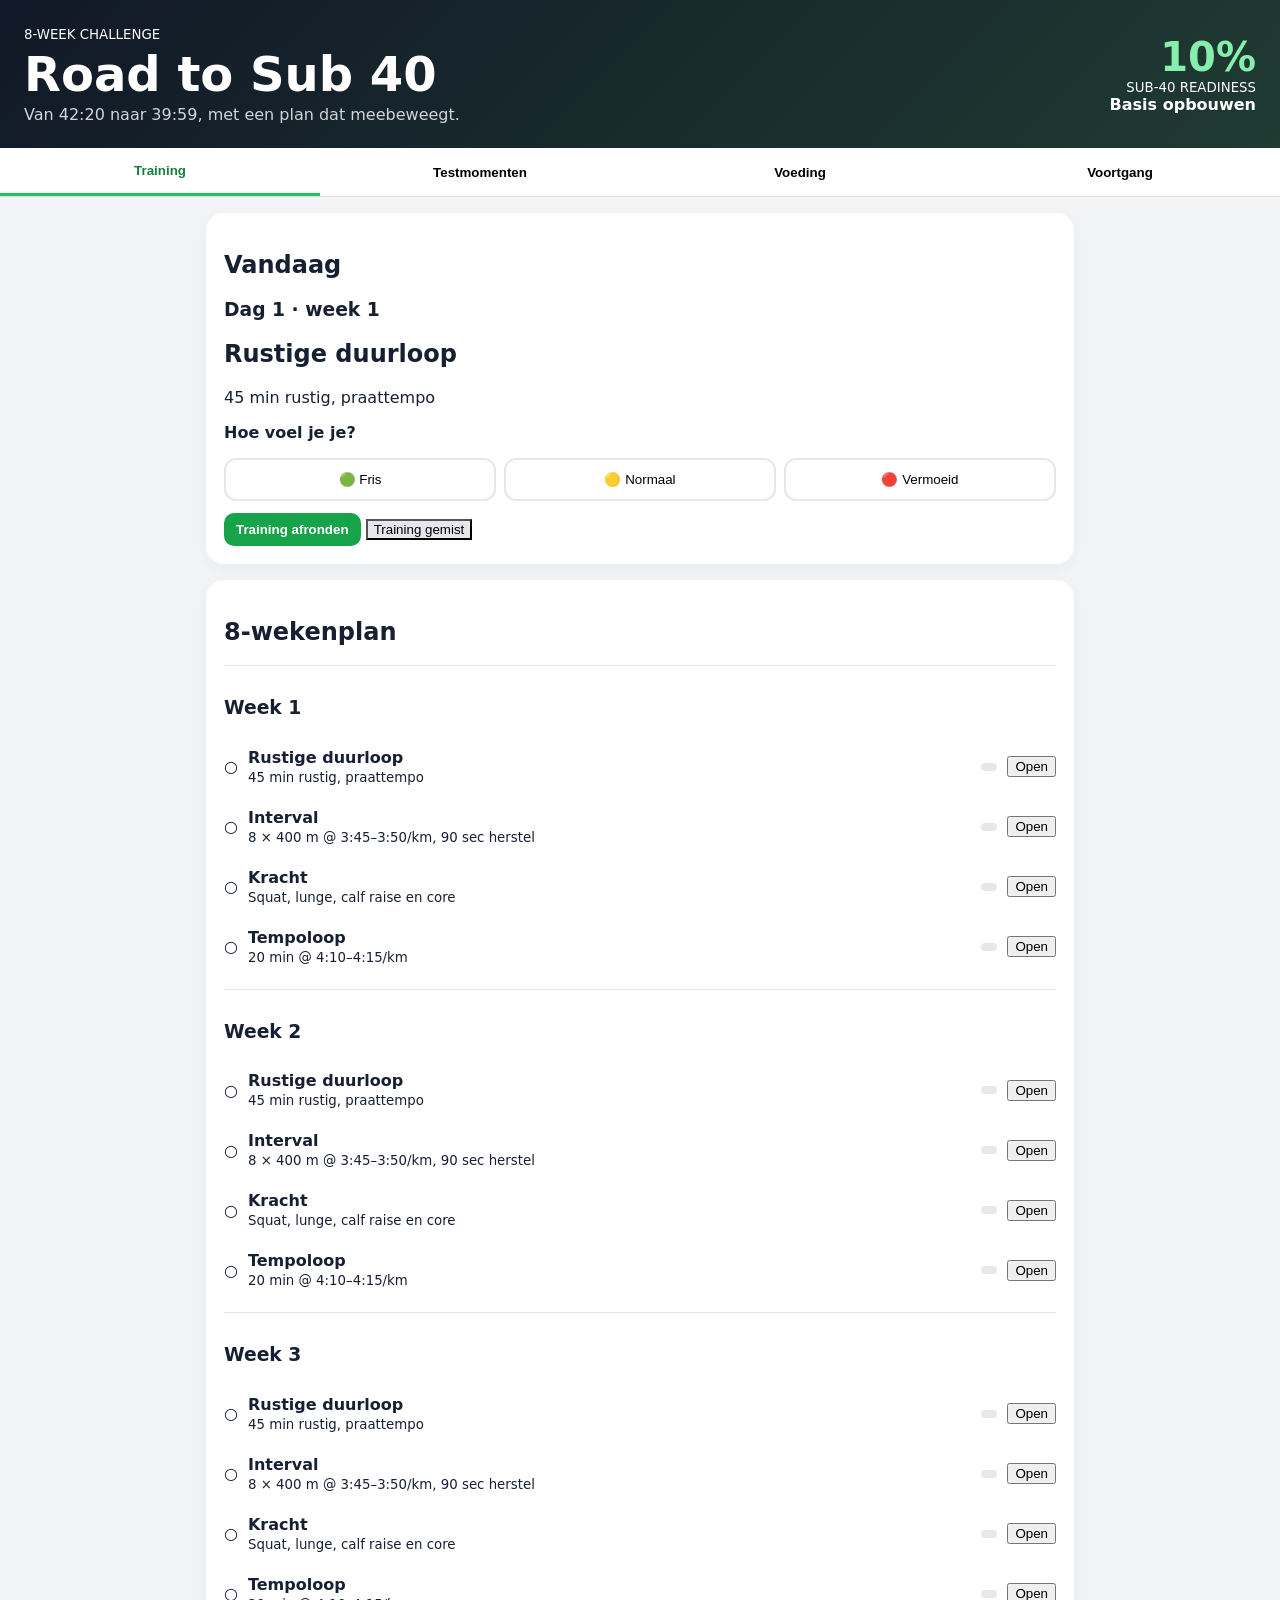
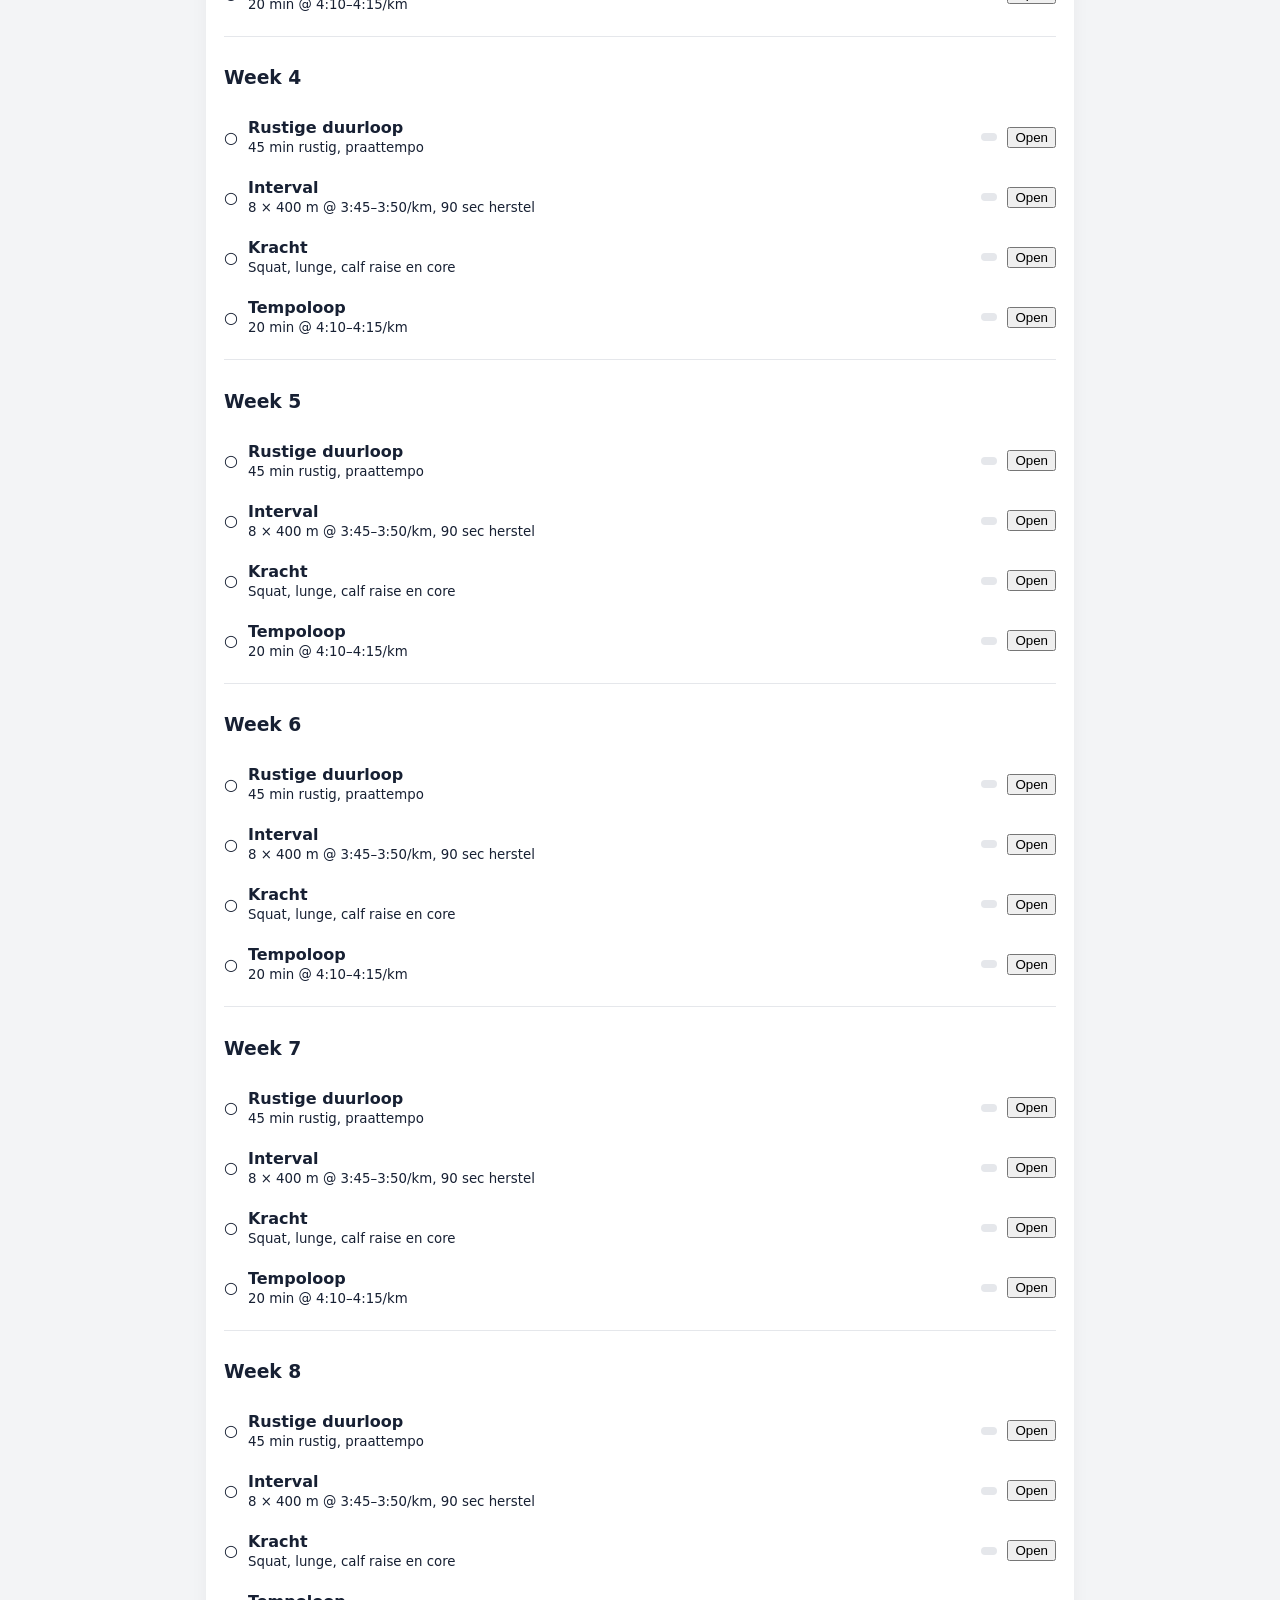
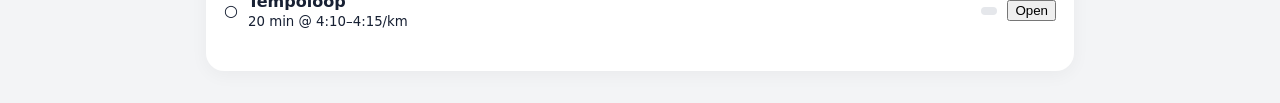
==== commit 38650494: "Add files via upload" ====
--- a/index.html
+++ b/index.html
@@ -1,15 +1 @@
-<!doctype html><html lang="nl"><head><meta charset="utf-8"><meta name="viewport" content="width=device-width,initial-scale=1,viewport-fit=cover"><meta name="theme-color" content="#f5fafc"><title>Road to Sub 40</title><link rel="manifest" href="manifest.webmanifest"><link rel="icon" href="icon-192.png"><style>
-:root{--ink:#17324a;--muted:#678095;--green:#16b878;--blue:#397bb8;--line:#d6e3eb;--bg:#eef5f8}*{box-sizing:border-box}body{margin:0;font-family:Inter,"Segoe UI",system-ui,sans-serif;color:var(--ink);background:linear-gradient(180deg,#f9fcfd,#eaf3f7 58%,#f8fbfd)}button,input,textarea,select{font:inherit}.app{max-width:960px;margin:auto;padding:22px 14px 60px}.hero{padding:22px 8px 18px}.kicker{font-size:11px;letter-spacing:.15em;font-weight:900;color:#0c9863}.hero h1{margin:3px 0;font-size:clamp(34px,8vw,58px);line-height:1}.hero h1 span{color:var(--green)}.hero p{margin:8px 0;color:var(--muted)}.stats{display:grid;grid-template-columns:repeat(3,1fr);background:white;border:1px solid var(--line);border-radius:20px;box-shadow:0 10px 28px #234b6515}.stat{text-align:center;padding:14px}.stat strong{display:block;font-size:22px;color:#0a9360}.stat span{font-size:11px;color:var(--muted)}.tabs{display:grid;grid-template-columns:repeat(3,1fr);gap:6px;margin:18px 0;padding:6px;border-radius:16px;background:#e2edf3}.tab{border:0;padding:11px;border-radius:11px;background:transparent;color:#506b80;font-weight:800}.tab.active{background:var(--green);color:white}.view{display:none}.view.active{display:block}.weeknav{display:grid;grid-template-columns:44px 1fr 44px;gap:8px;align-items:center;margin-bottom:12px}.weeknav button,.weeknav select{height:44px;border:1px solid var(--line);border-radius:12px;background:white;color:var(--ink);font-weight:800}.days{display:grid;grid-template-columns:repeat(7,1fr);gap:7px;margin:12px 0}.day{border:1px solid var(--line);border-radius:12px;padding:9px 3px;background:white;color:#476379;font-size:11px;font-weight:800}.day.active{background:#e6f8f0;color:#08754e;border:2px solid var(--green)}.card{background:white;border:1px solid var(--line);border-radius:22px;padding:20px;box-shadow:0 12px 30px #234b6514}.dayhead{display:flex;justify-content:space-between;align-items:center;border-bottom:1px solid #e5edf1;padding-bottom:12px}.dayhead h2{margin:0}.pill{background:#e6f8f0;color:#09794f;border-radius:99px;padding:5px 9px;font-weight:800;font-size:11px}.motivation{display:flex;gap:12px;margin:15px 0;padding:14px;border-radius:15px;background:linear-gradient(135deg,#e8faf2,#edf6fc);color:#3d6076}.motivation b{color:#087950}.workout{display:flex;gap:11px;align-items:flex-start;padding:13px;margin:10px 0;background:#f5f9fb;border:1px solid #dfe8ee;border-radius:14px}.workout input{width:20px;height:20px;accent-color:var(--green)}.workout b{display:block}.details{font-size:12px;color:var(--muted);margin-top:3px}.weightbox{padding:15px;margin:14px 0;border:1px solid #ccdee8;border-radius:16px;background:#f5fafe}.weightrow{display:grid;grid-template-columns:1fr auto auto;gap:8px;align-items:center;margin-top:10px}.weightrow input,input,textarea,select{min-width:0;padding:11px;border:1px solid #bfd1dc;border-radius:10px;background:white;color:var(--ink)}.weightrow button,.primary{border:0;border-radius:10px;padding:11px 14px;background:var(--blue);color:white;font-weight:800}.saved{font-size:12px;color:#078154;margin-top:6px}.strengthTitle{margin:22px 0 10px}.strengthGrid{display:grid;grid-template-columns:repeat(3,1fr);gap:14px}.exercise{overflow:hidden;border:1px solid var(--line);border-radius:18px;background:white;box-shadow:0 8px 23px #234b6512}.exercise img{display:block;width:100%;aspect-ratio:1.35/1;object-fit:cover;background:#e9f2f6}.exerciseBody{padding:14px}.exerciseTop{display:flex;justify-content:space-between;gap:8px}.exercise h3{margin:0;font-size:15px}.badge{white-space:nowrap;background:#e5f0fb;color:#2668a3;border-radius:99px;padding:5px 8px;font-size:10px;font-weight:900}.focus{font-size:12px;font-weight:800;color:#0a9461}.exercise p,.exercise li{font-size:12px;color:#536e82;line-height:1.45}.exercise details{background:#f3f8fa;padding:8px 10px;border-radius:10px}.exercise summary{cursor:pointer;color:#2e628c;font-weight:800;font-size:12px}.exercise ul{padding-left:18px}.progressHero{display:flex;justify-content:space-between;align-items:end;padding:16px 4px}.progressHero h2{font-size:30px;margin:3px 0}.total{padding:13px 17px;border-radius:17px;background:#e6f8f0;color:#087a51;text-align:right}.total strong,.total span{display:block}.weekScores{display:grid;grid-template-columns:repeat(2,1fr);gap:11px}.weekscore{padding:12px;border-radius:13px;background:#f4f8fa;border:1px solid #dce7ed}.scoretop{display:flex;justify-content:space-between}.scoretop strong{color:#078758}.track{height:8px;background:#dfe9ee;border-radius:9px;margin-top:8px;overflow:hidden}.track i{display:block;height:100%;background:var(--green)}.weightCard{margin-top:16px}.chart{overflow-x:auto;background:#f8fbfc;border:1px solid #dce7ed;border-radius:15px}.chart svg{display:block;width:100%;min-width:620px}.grid line{stroke:#dce7ed}.grid text,.axis text{fill:#6b8295;font-size:11px}.line polyline{fill:none;stroke:var(--blue);stroke-width:4;stroke-linecap:round;stroke-linejoin:round}.dots circle{fill:white;stroke:var(--green);stroke-width:4}.dots text{fill:var(--ink);font-size:11px;font-weight:800}.weekweights{display:grid;grid-template-columns:repeat(4,1fr);gap:9px;margin-top:11px}.weekweights div{display:flex;flex-direction:column;padding:10px;background:#f4f8fa;border-radius:11px}.weekweights span{font-size:10px;color:var(--muted)}.food textarea{width:100%;min-height:120px}.food button{margin-top:10px}.note{color:var(--muted);font-size:12px;text-align:center;margin-top:20px}@media(max-width:760px){.strengthGrid{grid-template-columns:1fr}.exercise{display:grid;grid-template-columns:120px 1fr}.exercise img{height:100%;aspect-ratio:auto}.days{overflow-x:auto}.day{min-width:54px}.weekweights{grid-template-columns:repeat(2,1fr)}}@media(max-width:480px){.stats{grid-template-columns:1fr 1fr 1fr}.strengthGrid .exercise{display:block}.exercise img{height:auto;aspect-ratio:1.55/1}.weekScores{grid-template-columns:1fr}.weightrow{grid-template-columns:1fr auto}.weightrow button{grid-column:1/-1}.progressHero{align-items:flex-start}.total{padding:10px}.card{padding:15px}}
-</style></head><body><main class="app"><header class="hero"><div class="kicker">8-WEEK CHALLENGE</div><h1>Road to <span>Sub 40</span></h1><p>Training, kracht, gewicht en voortgang in één licht trainingslogboek.</p></header><section class="stats"><div class="stat"><strong>42:20</strong><span>PR</span></div><div class="stat"><strong>39:59</strong><span>DOEL</span></div><div class="stat"><strong>3:59</strong><span>PER KM</span></div></section><nav class="tabs"><button class="tab active" data-tab="training">Training</button><button class="tab" data-tab="food">Voeding</button><button class="tab" data-tab="progress">Voortgang</button></nav><section id="training" class="view active"><div class="weeknav"><button id="prev">‹</button><select id="week"></select><button id="next">›</button></div><div id="days" class="days"></div><div id="trainingPanel"></div></section><section id="food" class="view food"><div class="card"><h2>Voeding</h2><p class="details">Vrije notities voor voeding, drinken en herstel.</p><textarea id="foodNote" placeholder="Wat ging goed? Wat wil je aanpassen?"></textarea><button id="saveFood" class="primary">Opslaan</button><div id="foodSaved" class="saved"></div></div></section><section id="progress" class="view"><div id="progressPanel"></div></section><p class="note">Gegevens worden alleen lokaal op dit apparaat opgeslagen.</p></main><script>
-const DAYS=['Maandag','Dinsdag','Woensdag','Donderdag','Vrijdag','Zaterdag','Zondag'];const ICON=['🏋️','🏃','🔥','🏋️','🌿','🏃','🛌'];const MOT=['Vandaag hoef je niet perfect te trainen, alleen te beginnen.','Rustige kilometers bouwen de basis voor snelle kilometers.','Loop het blok dat voor je ligt, niet de hele training tegelijk.','Sterke benen maken het tempo van morgen makkelijker.','Herstel is training: vandaag laad je op voor wat komt.','De duurloop wordt gewonnen door geduld, niet door haast.','Consistentie over acht weken is sterker dan één perfecte dag.'];
-const RUN=[['Kracht','8 km rustig','3 × 8 min @ 4:15–4:20/km','Kracht','Rust of 5–7 km rustig','12 km rustig','Rust / herstel'],['Kracht','9 km rustig','4 × 6 min @ 4:10–4:15/km','Kracht','6 km rustig','13 km rustig','Rust / herstel'],['Kracht','8 km rustig','5 × 1 km @ 4:05–4:10/km','Kracht','Rust','14 km rustig','Herstel'],['Kracht','10 km rustig','2 × 12 min @ 4:10/km','Kracht','6 km rustig','12 km progressief','Rust'],['Kracht','9 km rustig','6 × 1 km @ 4:00–4:05/km','Kracht','Rust','15 km rustig','Herstel'],['Kracht','10 km rustig','3 × 10 min @ 4:05/km','Kracht','6 km rustig','13 km met 4 km tempo','Rust'],['Kracht','8 km rustig','4 × 1,5 km @ 4:00–4:05/km','Kracht','Rust','12 km rustig','Herstel'],['Lichte kracht','7 km rustig','3 × 5 min @ 4:00/km','Lichte kracht / mobiliteit','Rust','5 km loslopen','10 km test']];
-const E={squat:{n:'Back squat',i:'ex-squat.png',s:'3 × 6–8',f:'Bovenbenen en billen',h:'Zak gecontroleerd met de borst omhoog en duw via de hele voet terug.',t:['Knieën volgen de tenen','Rug neutraal','Stop vóór techniekverlies']},front:{n:'Front squat',i:'ex-squat.png',s:'3 × 6–8',f:'Quadriceps en romp',h:'Houd het gewicht voor het lichaam en blijf rechterop tijdens het zakken.',t:['Ellebogen hoog','Hele voet belast','Rustige diepte']},goblet:{n:'Goblet squat',i:'ex-goblet.png',s:'3 × 8–10',f:'Benen, billen en romp',h:'Houd één dumbbell voor de borst en squat tussen de knieën.',t:['Gewicht dicht bij borst','Knieën naar buiten','Volledige voet op vloer']},sumo:{n:'Sumo squat',i:'ex-squat.png',s:'3 × 8–10',f:'Benen, billen en binnenbeen',h:'Sta breder met tenen licht naar buiten en zak recht omlaag.',t:['Knieën volgen tenen','Borst omhoog','Niet overmatig breed']},bulgarian:{n:'Bulgarian split squat',i:'ex-bulgarian.png',s:'3 × 8 per been',f:'Eenzijdige beenkracht',h:'Plaats de achterste voet op een lage bank en zak op het voorste been.',t:['Begin zonder gewicht','Voorste knie stabiel','Comfortabele paslengte']},forward:{n:'Forward lunge',i:'ex-reverse-lunge.png',s:'3 × 8 per been',f:'Benen en stabiliteit',h:'Stap voorwaarts, zak gecontroleerd en duw terug naar de start.',t:['Lange genoeg stap','Romp rechtop','Knie volgt voet']},reverse:{n:'Reverse lunge',i:'ex-reverse-lunge.png',s:'3 × 8 per been',f:'Billen en kniestabiliteit',h:'Stap achterwaarts en zak recht omlaag op het voorste been.',t:['Druk door voorste voet','Bekken recht','Rustig terug']},walking:{n:'Walking lunge',i:'ex-walking-lunge.png',s:'3 × 10 stappen',f:'Benen, billen en coördinatie',h:'Wissel vloeiend van been en houd elke landing stabiel.',t:['Controle vóór snelheid','Romp lang','Knie niet naar binnen']},hip:{n:'Hip thrust',i:'ex-hipthrust.png',s:'3 × 8–10',f:'Bilspieren en heupstrekking',h:'Steun met de bovenrug op een bank en strek de heupen tot romp en bovenbenen één lijn vormen.',t:['Kin licht ingetrokken','Billen bovenaan aanspannen','Onderrug niet overstrekken']},singlehip:{n:'Single-leg hip thrust',i:'ex-hipthrust.png',s:'3 × 8 per been',f:'Eenzijdige bilkracht',h:'Voer de hip thrust uit met één voet op de vloer en het andere been vrij.',t:['Bekken horizontaal','Klein beginnen','Volledige controle']},incline:{n:'Incline leg press',i:'ex-incline-legpress.png',s:'3 × 8–10',f:'Bovenbenen en billen',h:'Plaats de voeten op schouderbreedte en laat het platform beheerst zakken.',t:['Knieën niet op slot','Onderrug blijft tegen zitting','Duw via hele voet']},legpress:{n:'Leg press',i:'ex-legpress.png',s:'3 × 10',f:'Bovenbenen en billen',h:'Duw de plaat weg zonder de knieën volledig te vergrendelen.',t:['Bekken blijft zitten','Knieën volgen tenen','Geen stuiter onderin']},extension:{n:'Leg extension',i:'ex-legextension.png',s:'3 × 10–12',f:'Quadriceps',h:'Duw de rol met de schenen naar voren en omhoog, en zak langzaam terug.',t:['Knieas bij draaipunt','Niet zwaaien','Pauze bovenaan']},abductor:{n:'Hip abductor machine',i:'ex-abductor.png',s:'3 × 12–15',f:'Buitenzijde heup en billen',h:'Duw de kniesteunen gecontroleerd naar buiten en laat langzaam terugkomen.',t:['Rug tegen leuning','Geen momentum','Beweging uit de heup']},calf:{n:'Standing machine calf raise',i:'ex-standing-calf.png',s:'3 × 12–15',f:'Kuitkracht',h:'Kom onder de schoudersteunen hoog op de voorvoeten en zak gecontroleerd.',t:['Volledige beweging','Knieën zacht','Niet veren']}};
-const ROT=[[['squat','hip','calf'],['bulgarian','incline','abductor']],[['goblet','incline','calf'],['reverse','extension','hip']],[['front','legpress','abductor'],['walking','hip','calf']],[['sumo','incline','extension'],['bulgarian','singlehip','calf']],[['squat','legpress','calf'],['forward','hip','abductor']],[['goblet','extension','calf'],['reverse','legpress','hip']],[['front','incline','abductor'],['walking','hip','calf']],[['sumo','extension','calf'],['reverse','singlehip','abductor']]];
-const get=(k,d='')=>{try{let v=localStorage.getItem(k);return v===null?d:JSON.parse(v)}catch{return d}},set=(k,v)=>localStorage.setItem(k,JSON.stringify(v));let w=+get('selectedWeek',1),d=+get('selectedDay',0);const $=x=>document.getElementById(x);for(let x=1;x<=8;x++)$('week').add(new Option(`Week ${x}`,x));$('week').value=w;
-function exerciseCard(k){let x=E[k];return `<article class="exercise"><img src="${x.i}" alt="Illustratie ${x.n}" loading="lazy"><div class="exerciseBody"><div class="exerciseTop"><h3>${x.n}</h3><span class="badge">${x.s}</span></div><p class="focus">${x.f}</p><p>${x.h}</p><details><summary>Techniektips</summary><ul>${x.t.map(t=>`<li>${t}</li>`).join('')}</ul></details></div></article>`}
-function renderTraining(){set('selectedWeek',w);set('selectedDay',d);$('week').value=w;$('days').innerHTML=DAYS.map((x,i)=>`<button class="day ${i===d?'active':''}" onclick="d=${i};renderTraining()">${x.slice(0,2).toUpperCase()}</button>`).join('');let done=get(`act-${w}-${d}`,false),html=`<article class="card"><div class="dayhead"><h2>${ICON[d]} ${DAYS[d]}</h2><span class="pill">week ${w}</span></div><div class="motivation"><span>✦</span><div><b>Motivatie van vandaag</b><div>${MOT[d]}</div></div></div>`;if(d===2||d===5){let v=get(`weight-${w}-${d}`,'');html+=`<section class="weightbox"><b>⚖ Wekelijks weegmoment</b><div class="details">${DAYS[d]} · week ${w}</div><div class="weightrow"><input id="weightInput" type="number" step="0.1" value="${v}" placeholder="Bijv. 78,4"><span>kg</span><button onclick="saveWeight()">Opslaan</button></div><div id="weightSaved" class="saved"></div></section>`}html+=`<label class="workout"><input type="checkbox" ${done?'checked':''} onchange="set('act-${w}-${d}',this.checked)"><span><b>${RUN[w-1][d]}</b><span class="details">Vink af wanneer de geplande training van deze dag is volbracht.</span></span></label>`;if(d===0||d===3){let setIndex=d===0?0:1;html+=`<h2 class="strengthTitle">Voorgestelde krachtoefeningen</h2><div class="strengthGrid">${ROT[w-1][setIndex].map(exerciseCard).join('')}</div>`}html+='</article>';$('trainingPanel').innerHTML=html}
-function saveWeight(){let v=$('weightInput').value;if(v)set(`weight-${w}-${d}`,v);else localStorage.removeItem(`weight-${w}-${d}`);$('weightSaved').textContent=v?'✓ Gewicht opgeslagen':'Gewicht verwijderd'}function avg(i){let a=parseFloat(get(`weight-${i}-2`,'')),b=parseFloat(get(`weight-${i}-5`,''));return Number.isFinite(a)&&Number.isFinite(b)?Math.round((a+b)/2*10)/10:null}function daysDone(i){let n=0;for(let x=0;x<7;x++)if(get(`act-${i}-${x}`,false)||get(`act-${i}-${x}-0`,false))n++;return n}
-function chart(vals){let good=vals.filter(v=>v!=null);let lo=good.length?Math.min(...good)-.5:70,hi=good.length?Math.max(...good)+.5:80;if(lo===hi){lo--;hi++}let W=760,H=260,L=55,R=25,T=28,B=42,X=i=>L+i*(W-L-R)/7,Y=v=>T+(hi-v)*(H-T-B)/(hi-lo),grid=[0,.25,.5,.75,1].map(f=>{let y=T+f*(H-T-B),n=(hi-f*(hi-lo)).toFixed(1);return `<line x1="${L}" y1="${y}" x2="${W-R}" y2="${y}"/><text x="${L-8}" y="${y+4}" text-anchor="end">${n}</text>`}).join(''),seg=[],cur=[];vals.forEach((v,i)=>{if(v!=null)cur.push(`${X(i)},${Y(v)}`);else if(cur.length){seg.push(cur);cur=[]}});if(cur.length)seg.push(cur);return `<div class="chart"><svg viewBox="0 0 ${W} ${H}"><g class="grid">${grid}</g><g class="line">${seg.map(a=>`<polyline points="${a.join(' ')}"/>`).join('')}</g><g class="dots">${vals.map((v,i)=>v==null?'':`<circle cx="${X(i)}" cy="${Y(v)}" r="6"/><text x="${X(i)}" y="${Y(v)-12}" text-anchor="middle">${String(v).replace('.',',')} kg</text>`).join('')}</g><g class="axis">${vals.map((_,i)=>`<text x="${X(i)}" y="${H-14}" text-anchor="middle">W${i+1}</text>`).join('')}</g></svg></div>`}
-function renderProgress(){let c=Array.from({length:8},(_,i)=>daysDone(i+1)),a=Array.from({length:8},(_,i)=>avg(i+1)),total=c.reduce((x,y)=>x+y,0);$('progressPanel').innerHTML=`<div class="progressHero"><div><div class="kicker">8-WEEK OVERVIEW</div><h2>Jouw voortgang</h2><p>Alle weken direct in beeld.</p></div><div class="total"><strong>${total}/56</strong><span>dagen voltooid</span></div></div><article class="card"><h2>Succesvolle dagen per week</h2><div class="weekScores">${c.map((n,i)=>`<div class="weekscore"><div class="scoretop"><b>Week ${i+1}</b><strong>${n}/7</strong></div><div class="track"><i style="width:${n/7*100}%"></i></div></div>`).join('')}</div></article><article class="card weightCard"><h2>Gemiddeld gewicht per week</h2><p class="details">Gemiddelde van woensdag en zaterdag. De lijngrafiek blijft altijd zichtbaar.</p>${chart(a)}<div class="weekweights">${a.map((v,i)=>`<div><b>Week ${i+1}</b><strong>${v==null?'–':String(v).replace('.',',')+' kg'}</strong><span>wo ${get(`weight-${i+1}-2`,'–')} · za ${get(`weight-${i+1}-5`,'–')}</span></div>`).join('')}</div></article>`}
-$('prev').onclick=()=>{if(w>1){w--;renderTraining()}};$('next').onclick=()=>{if(w<8){w++;renderTraining()}};$('week').onchange=e=>{w=+e.target.value;renderTraining()};document.querySelectorAll('.tab').forEach(b=>b.onclick=()=>{document.querySelectorAll('.tab,.view').forEach(x=>x.classList.remove('active'));b.classList.add('active');$(b.dataset.tab).classList.add('active');if(b.dataset.tab==='progress')renderProgress()});$('foodNote').value=get('foodNote','');$('saveFood').onclick=()=>{set('foodNote',$('foodNote').value);$('foodSaved').textContent='✓ Notitie opgeslagen'};renderTraining();renderProgress();if('serviceWorker'in navigator)addEventListener('load',()=>navigator.serviceWorker.register('./sw.js?v=13'));
-</script></body></html>+<!doctype html><html lang="nl"><head><meta charset="utf-8"><meta name="viewport" content="width=device-width,initial-scale=1"><meta name="theme-color" content="#111827"><title>Road to Sub 40</title><link rel="manifest" href="manifest.json"><link rel="stylesheet" href="styles.css"></head><body><header><div><small>8-WEEK CHALLENGE</small><h1>Road to Sub 40</h1><p>Van 42:20 naar 39:59, met een plan dat meebeweegt.</p></div><div class="heroScore"><span id="score">0%</span><small>SUB-40 READINESS</small><b id="scoreLabel">Start je eerste training</b></div></header><nav><button data-tab="training" class="active">Training</button><button data-tab="tests">Testmomenten</button><button data-tab="food">Voeding</button><button data-tab="progress">Voortgang</button></nav><main><section id="training" class="tab active"><div class="card"><h2>Vandaag</h2><div id="todayTraining"></div></div><div class="card"><h2>8-wekenplan</h2><div id="plan"></div></div></section><section id="tests" class="tab"><div class="card"><h2>Testmomenten</h2><p>Leg vier benchmarks vast. De readiness-score gebruikt deze uitslagen.</p><div id="testList"></div></div></section><section id="food" class="tab"><div class="card"><h2>Avondmaaltijd van vandaag</h2><div id="mealToday"></div></div><div class="card"><h2>Alle 56 dagen</h2><div id="mealGrid" class="mealGrid"></div></div></section><section id="progress" class="tab"><div class="card"><h2>Sub-40 readiness</h2><div class="meter"><i id="meterFill"></i></div><p id="scoreExplain"></p></div><div class="card"><h2>Overzicht</h2><div id="stats"></div></div></section></main><div id="modal" class="modal" hidden><div class="modalBox"><button id="closeModal" class="close">×</button><div id="modalContent"></div></div></div><script src="data.js"></script><script src="app.js"></script></body></html>
--- a/styles.css
+++ b/styles.css
@@ -0,0 +1 @@
+*{box-sizing:border-box}body{margin:0;background:#f3f4f6;color:#172033;font:16px system-ui,-apple-system,Segoe UI,sans-serif}header{background:linear-gradient(135deg,#111827,#1f3b32);color:white;padding:24px;display:flex;justify-content:space-between;gap:20px;align-items:center}header h1{margin:3px 0;font-size:clamp(28px,7vw,48px)}header p{margin:0;color:#d1d5db}.heroScore{text-align:right;min-width:150px}.heroScore span{display:block;font-size:40px;font-weight:900;color:#86efac}.heroScore small,.heroScore b{display:block}nav{display:flex;overflow:auto;position:sticky;top:0;background:#fff;z-index:5;border-bottom:1px solid #ddd}nav button{flex:1;min-width:100px;padding:15px 10px;border:0;background:white;font-weight:700}nav button.active{color:#15803d;border-bottom:3px solid #22c55e}main{max-width:900px;margin:auto;padding:16px}.tab{display:none}.tab.active{display:block}.card{background:#fff;border-radius:18px;padding:18px;margin:0 0 16px;box-shadow:0 4px 18px #0000000b}.week{border-top:1px solid #e5e7eb;padding:12px 0}.workout{display:flex;align-items:center;gap:10px;padding:11px 0}.workout .grow{flex:1}.tag{font-size:12px;padding:4px 8px;border-radius:20px;background:#e5e7eb}.done{opacity:.6;text-decoration:line-through}.actions button,.primary{border:0;border-radius:10px;padding:9px 12px;font-weight:700}.primary{background:#16a34a;color:white}.secondary{background:#e5e7eb}.danger{background:#fee2e2;color:#991b1b}.readiness{display:flex;gap:8px;margin:12px 0}.readyBtn{flex:1;border:2px solid #e5e7eb;background:#fff;border-radius:12px;padding:12px}.readyBtn.selected{border-color:#16a34a;background:#dcfce7}.mealHero img,.mealCard img{width:100%;aspect-ratio:16/10;object-fit:cover;border-radius:14px}.mealGrid{display:grid;grid-template-columns:repeat(auto-fill,minmax(180px,1fr));gap:13px}.mealCard{border:1px solid #e5e7eb;border-radius:14px;padding:8px;cursor:pointer}.mealCard h3{font-size:15px;margin:7px 2px}.mealCard small{color:#64748b}.ingredients{columns:2;padding-left:20px}.meter{height:20px;background:#e5e7eb;border-radius:99px;overflow:hidden}.meter i{display:block;height:100%;width:0;background:linear-gradient(90deg,#f59e0b,#22c55e);transition:.4s}.modal{position:fixed;inset:0;background:#0009;z-index:30;padding:20px;overflow:auto}.modalBox{max-width:650px;margin:5vh auto;background:#fff;border-radius:18px;padding:22px;position:relative}.close{position:absolute;right:12px;top:10px;border:0;background:none;font-size:30px}.formRow{display:grid;grid-template-columns:1fr 1fr;gap:10px}.formRow label{font-size:13px}.formRow input,.formRow select{width:100%;padding:10px;border:1px solid #cbd5e1;border-radius:8px}.test{display:grid;grid-template-columns:1fr 110px;gap:10px;padding:14px 0;border-bottom:1px solid #eee}.test input{padding:10px;width:100%}@media(max-width:600px){header{align-items:flex-start}.heroScore span{font-size:30px}.ingredients{columns:1}.formRow{grid-template-columns:1fr}.mealGrid{grid-template-columns:1fr 1fr}}
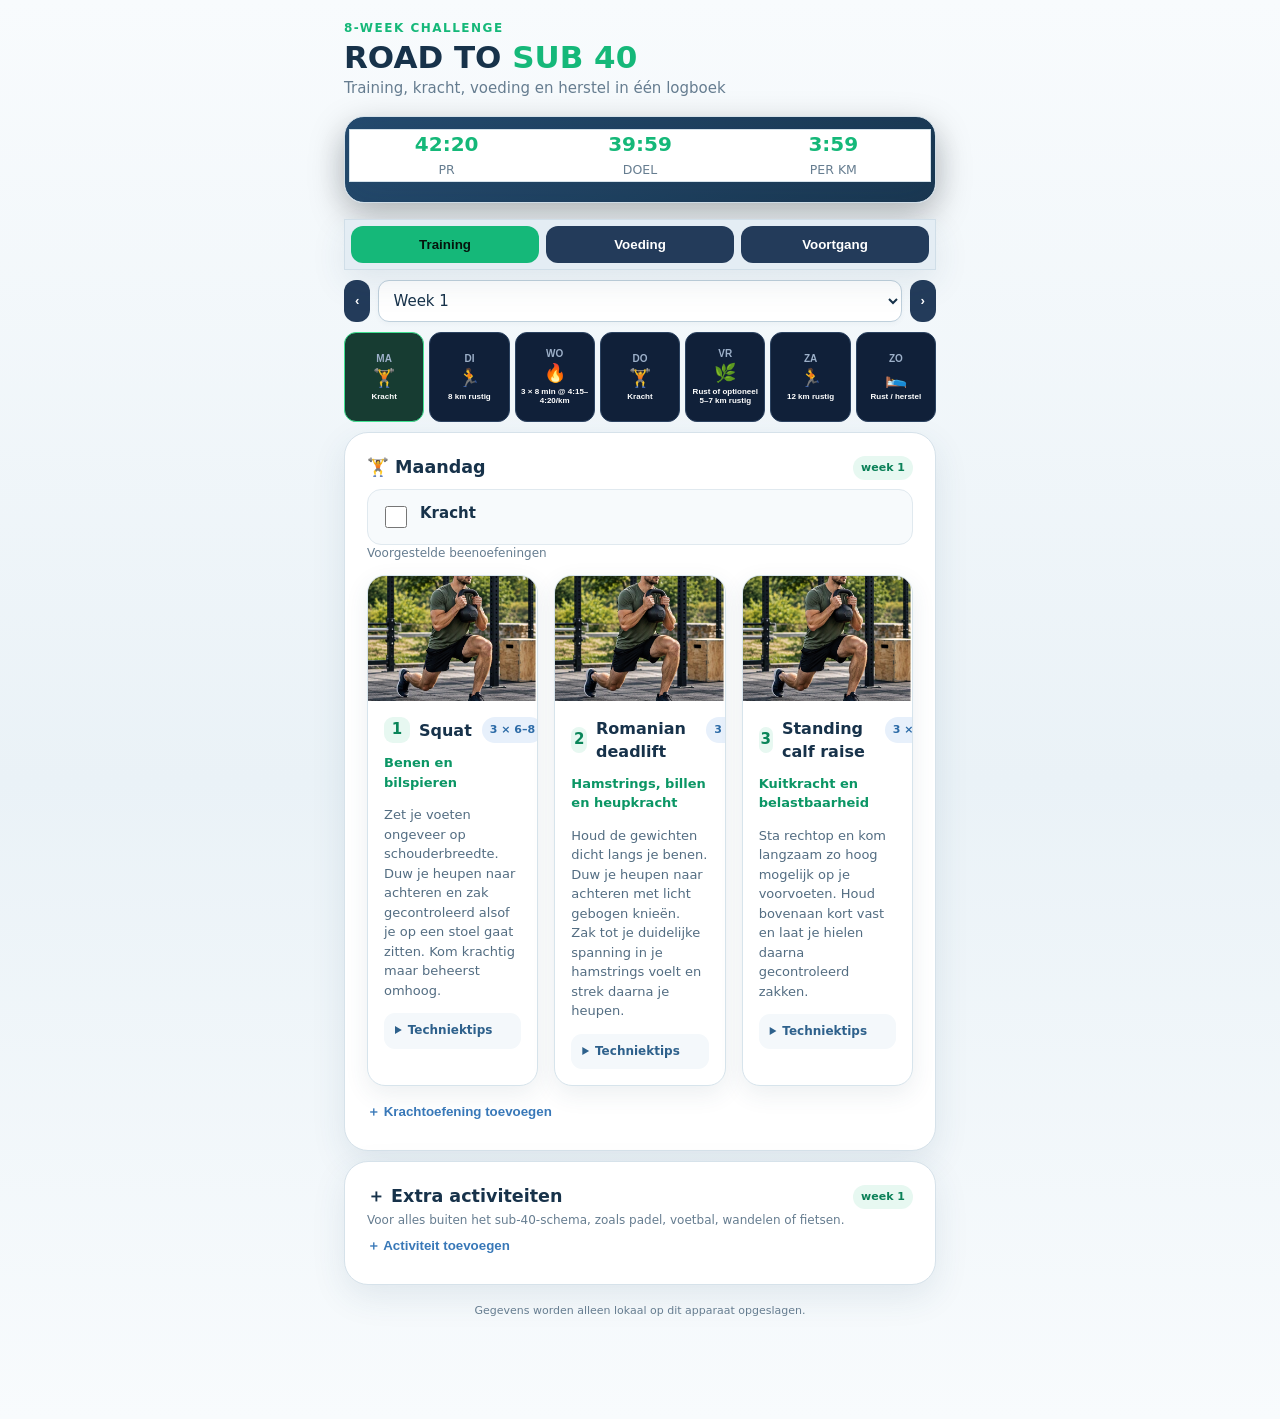
==== commit 23de7481: "Add files via upload" ====
--- a/index.html
+++ b/index.html
@@ -1 +1,126 @@
-<!doctype html><html lang="nl"><head><meta charset="utf-8"><meta name="viewport" content="width=device-width,initial-scale=1"><meta name="theme-color" content="#111827"><title>Road to Sub 40</title><link rel="manifest" href="manifest.json"><link rel="stylesheet" href="styles.css"></head><body><header><div><small>8-WEEK CHALLENGE</small><h1>Road to Sub 40</h1><p>Van 42:20 naar 39:59, met een plan dat meebeweegt.</p></div><div class="heroScore"><span id="score">0%</span><small>SUB-40 READINESS</small><b id="scoreLabel">Start je eerste training</b></div></header><nav><button data-tab="training" class="active">Training</button><button data-tab="tests">Testmomenten</button><button data-tab="food">Voeding</button><button data-tab="progress">Voortgang</button></nav><main><section id="training" class="tab active"><div class="card"><h2>Vandaag</h2><div id="todayTraining"></div></div><div class="card"><h2>8-wekenplan</h2><div id="plan"></div></div></section><section id="tests" class="tab"><div class="card"><h2>Testmomenten</h2><p>Leg vier benchmarks vast. De readiness-score gebruikt deze uitslagen.</p><div id="testList"></div></div></section><section id="food" class="tab"><div class="card"><h2>Avondmaaltijd van vandaag</h2><div id="mealToday"></div></div><div class="card"><h2>Alle 56 dagen</h2><div id="mealGrid" class="mealGrid"></div></div></section><section id="progress" class="tab"><div class="card"><h2>Sub-40 readiness</h2><div class="meter"><i id="meterFill"></i></div><p id="scoreExplain"></p></div><div class="card"><h2>Overzicht</h2><div id="stats"></div></div></section></main><div id="modal" class="modal" hidden><div class="modalBox"><button id="closeModal" class="close">×</button><div id="modalContent"></div></div></div><script src="data.js"></script><script src="app.js"></script></body></html>+<!doctype html><html lang="nl"><head><meta charset="utf-8"><meta name="viewport" content="width=device-width,initial-scale=1,viewport-fit=cover"><meta name="theme-color" content="#07111e"><link rel="manifest" href="manifest.webmanifest"><link rel="icon" href="icon-192.png"><title>Road to Sub 40</title><style>
+:root{--bg:#dbe7f2;--card:#102039;--card2:#142945;--line:#2b4260;--txt:#f5f8fc;--muted:#9db0c9;--green:#40e291;--blue:#66b9ff;--orange:#ffc568;--red:#ff7880}*{box-sizing:border-box}body{margin:0;background:radial-gradient(circle at top right,#17385e,#07111e 42%,#050b14);color:var(--txt);font:15px/1.45 system-ui,-apple-system,Segoe UI,sans-serif;min-height:100vh}.app{max-width:620px;margin:auto;padding:20px 14px 100px}h1{font-size:31px;line-height:1;margin:5px 0}.green{color:var(--green)}.muted,.hint{color:var(--muted)}.hint{font-size:12px}.hero,.card{background:linear-gradient(145deg,#244a6e,#193650);border:1px solid var(--line);border-radius:20px;box-shadow:0 12px 35px #0004}.hero{padding:16px;margin:16px 0}.stats{display:grid;grid-template-columns:repeat(3,1fr);text-align:center}.stats b{display:block;color:var(--green);font-size:20px}.stats small{color:var(--muted)}.tabs{position:sticky;top:0;z-index:5;background:#07111eee;backdrop-filter:blur(10px);display:grid;grid-template-columns:repeat(3,1fr);gap:7px;padding:9px 0}button{border:0;border-radius:12px;padding:11px;background:#233b5a;color:white;font-weight:800}.tabs .active,.primary{background:var(--green);color:#05150d}.view{display:none}.view.active{display:block}.bar{display:flex;gap:8px;margin:10px 0}.bar select{flex:1}select,input,textarea{width:100%;background:#091829;color:white;border:1px solid #38516f;border-radius:11px;padding:10px;font:inherit}textarea{min-height:72px;resize:vertical}.card{padding:15px;margin:10px 0}.dayhead{display:flex;justify-content:space-between;align-items:center;gap:10px}.dayhead h3,.card h3{margin:0}.pill{font-size:11px;padding:4px 8px;border-radius:99px;background:#173d32;color:#8cf4bb;font-weight:800}.activity{display:flex;gap:10px;align-items:flex-start;padding:11px 0;border-top:1px solid var(--line);margin-top:9px}.activity input[type=checkbox]{width:22px;height:22px;accent-color:var(--green)}.done{text-decoration:line-through;color:#71839b}.details{font-size:12px;color:var(--muted);margin-top:3px}.linkbtn{background:transparent;color:var(--blue);padding:7px 0}.form{display:none;border-top:1px dashed #3a5270;margin-top:8px;padding-top:12px}.form.open{display:block}.grid2{display:grid;grid-template-columns:1fr 1fr;gap:8px}.grid3{display:grid;grid-template-columns:1fr 1fr 1fr;gap:7px}.setrow{display:grid;grid-template-columns:48px 1fr 1fr;gap:7px;align-items:center;margin:7px 0}.setrow span{color:var(--muted);font-size:12px}.log{background:#0c2d3a;border-radius:13px;padding:11px;margin-top:9px}.logtop{display:flex;justify-content:space-between;gap:8px}.sets{margin:7px 0 0;padding-left:18px;color:#d8e8f6}.danger{background:#44232d;color:#ffc0c4;padding:6px 9px}.meal{border-top:1px solid var(--line);padding:11px 0}.meal:first-of-type{border:0}.ingredients{display:flex;flex-wrap:wrap;gap:5px;margin-top:7px}.ingredient{background:#203956;color:#dce9f6;border-radius:99px;padding:4px 7px;font-size:11px}.field{margin-top:11px}.field label{display:block;color:var(--muted);font-size:12px;margin:0 0 4px}.alcohol{display:flex;align-items:center;gap:10px}.alcohol button{font-size:20px;padding:5px 13px}.alcohol b{font-size:23px;color:var(--orange);min-width:28px;text-align:center}.saved{color:var(--green);font-size:12px;min-height:18px;margin-top:5px}.metric{margin:12px 0}.warning{color:#ffbdc1;font-size:12px}.summary{white-space:pre-wrap;background:#0b192b;padding:10px;border-radius:11px;color:#d9e6f6;margin-top:8px}.foot{text-align:center;color:var(--muted);font-size:11px;margin-top:18px}@media(max-width:400px){.grid3{grid-template-columns:1fr}.setrow{grid-template-columns:42px 1fr 1fr}}
+.weekOverview{display:grid;grid-template-columns:repeat(7,minmax(0,1fr));gap:5px;margin:10px 0}.weekDay{padding:8px 3px;min-height:90px;background:#102039;border:1px solid #2b4260;border-radius:12px;color:#fff;text-align:center}.weekDay.active{border-color:#40e291;background:#173c32}.weekDay.doneDay{box-shadow:inset 0 -3px #40e291}.weekDay .dow{display:block;font-size:10px;color:#9db0c9;font-weight:900}.weekDay .ico{display:block;font-size:18px;margin:3px}.weekDay .ttl{display:block;font-size:8px;line-height:1.15;overflow-wrap:anywhere}.strengthSuggestions{display:grid;grid-template-columns:repeat(3,1fr);gap:6px;margin:10px 0}.strengthSuggestion{background:#1a304b;border:1px solid #345171;padding:8px;border-radius:12px;font-size:11px}.strengthSuggestion b{color:#8cf4bb;display:block}.extraCard{border-style:dashed}.dayDetail{margin-top:8px}@media(max-width:380px){.weekOverview{gap:3px}.weekDay{padding:7px 1px}.weekDay .ttl{font-size:7.5px}}
+.resultBox{border-top:1px dashed #3a5270;margin-top:10px;padding-top:12px}.resultStatus{display:grid;grid-template-columns:repeat(3,1fr);gap:6px;margin:8px 0}.resultStatus button{padding:9px 5px;font-size:11px;background:#1a304b;border:1px solid #345171}.resultStatus button.active[data-status="complete"]{background:#173d32;border-color:var(--green);color:#8cf4bb}.resultStatus button.active[data-status="partial"]{background:#493816;border-color:var(--orange);color:#ffe0a8}.resultStatus button.active[data-status="missed"]{background:#44232d;border-color:var(--red);color:#ffc0c4}.resultFields{display:none;margin-top:10px}.resultFields.open{display:block}.reasonGrid{display:grid;grid-template-columns:1fr 1fr;gap:6px;margin:7px 0}.reasonGrid label,.paceCheck{display:flex;align-items:center;gap:7px;background:#0b192b;border-radius:9px;padding:8px;font-size:11px;color:#d9e6f6}.reasonGrid input,.paceCheck input{width:17px;height:17px;flex:0 0 auto;accent-color:var(--green)}.resultSummary{background:#0c2d3a;border-radius:11px;padding:10px;margin:8px 0;font-size:12px}.resultSummary b{color:var(--green)}.resultSaved{color:var(--green);font-size:12px;min-height:17px;margin-top:6px}.resultCompact{margin-top:10px;padding:12px;background:#0b192b;border:1px solid #294963;border-radius:12px}.resultCompactTop{display:flex;justify-content:space-between;align-items:center;gap:8px}.resultCompact .big{font-weight:800;color:#fff}.resultCompact .meta{margin-top:7px;color:#b9cbe0;font-size:12px;line-height:1.55}.resultCompact .editResult{margin-top:10px;background:#17314e;border:1px solid #345b7d;padding:7px 11px;font-size:11px}@media(max-width:400px){.resultStatus{grid-template-columns:1fr}.reasonGrid{grid-template-columns:1fr}}
+
+/* v7: dark canvas, light data-entry controls */
+.field input,.field textarea,.field select,input[type="text"],input[type="number"],textarea,select{background:#f7fbff!important;color:#10233b!important;border-color:#a9bfd3!important;box-shadow:inset 0 1px 2px rgba(7,17,30,.08)}
+.field input::placeholder,.field textarea::placeholder,input::placeholder,textarea::placeholder{color:#6f8296!important}
+.field label{color:#b9d4ee}
+.resultFields{background:#122943;border-radius:12px;padding:12px}
+.reasonGrid label,.paceCheck{background:#eef5fb!important;color:#10233b!important;border:1px solid #c4d5e4}
+.reasonGrid input,.paceCheck input{accent-color:var(--green)}
+
+/* v9: actual app selectors */
+.card{background:linear-gradient(145deg,#244a6e,#193650)!important;border-color:#426987!important}
+.suggest{background:#2a5275!important;border-color:#507899!important}
+.extra,.strength{background:#214565!important;border-color:#426987!important}
+input,textarea,select{background:#f4f8fc!important;color:#10233b!important;border-color:#b7cada!important}
+input::placeholder,textarea::placeholder{color:#718496!important}
+.resultBox{background:#244a6e!important;border-color:#52799a!important}
+.resultCompact,.resultSummary{background:#2a5275!important;border-color:#5a82a3!important}
+
+/* v10 complete light redesign */
+:root{--bg:#eef4f8;--panel:#ffffff;--panel-soft:#f5f8fb;--text:#17324a;--muted:#667d90;--line:#d6e2ea;--green:#15b879;--green-soft:#e7f8f1;--blue:#3878b8;--orange:#ed9a35;--red:#d45b68}
+html{background:var(--bg)}
+body{background:linear-gradient(180deg,#f8fbfd 0,#eaf2f7 55%,#f8fbfd 100%)!important;color:var(--text)!important;min-height:100vh}
+body:before{content:"";position:fixed;inset:0 0 auto;height:290px;background:linear-gradient(135deg,#dff7ee,#e7f1fb);z-index:-1}
+.wrap{max-width:980px!important;padding:28px 18px 58px!important}
+.hero{padding:12px 4px 20px!important}.hero .kicker,.eyebrow{color:#0da86d!important}.hero h1{color:#17324a!important;text-shadow:none!important}.hero h1 span{color:#15b879!important}.hero p{color:#66849d!important}
+.stats,.tabs,.weekNav,.days,.card{box-shadow:0 12px 34px rgba(36,77,108,.10)!important}
+.stats{background:#fff!important;border:1px solid var(--line)!important}.stat{background:transparent!important;color:var(--text)!important}.stat strong{color:#0da86d!important}.stat span{color:#71869a!important}
+.tabs{background:#e4edf4!important;border:1px solid #d0dee8!important;padding:6px!important}.tab{background:transparent!important;color:#47647d!important}.tab.active{background:#15b879!important;color:white!important;box-shadow:0 5px 14px rgba(21,184,121,.25)!important}
+.weekNav{background:white!important;border:1px solid var(--line)!important}.weekNav button,.weekNav select{background:#f2f7fa!important;color:#17324a!important;border-color:#d5e2ea!important}
+.days{background:transparent!important;box-shadow:none!important}.day{background:#fff!important;color:#33536d!important;border:1px solid #d5e2ea!important;box-shadow:0 6px 18px rgba(44,76,101,.06)!important}.day.active{background:#e7f8f1!important;color:#0a7650!important;border:2px solid #25bb80!important}.day .details{color:#6e8598!important}
+.card{background:#fff!important;color:var(--text)!important;border:1px solid var(--line)!important;border-radius:24px!important;padding:22px!important}.dayhead{border-bottom-color:#e1e9ef!important}.pill{background:#e7f8f1!important;color:#0b8158!important}.hint,.details,.storage{color:var(--muted)!important}
+.activity{background:#f7fafc!important;border:1px solid #e0e9ef!important;border-radius:14px!important;padding:13px!important}.activity b{color:#17324a!important}.activity input{accent-color:#15b879!important}
+.strengthSuggestions{display:grid!important;grid-template-columns:repeat(3,minmax(0,1fr))!important;gap:16px!important;margin-top:12px!important}
+.exerciseGuide{overflow:hidden;background:#fff;border:1px solid #d7e4ec;border-radius:18px;box-shadow:0 8px 24px rgba(44,76,101,.09)}
+.exerciseGuide img{display:block;width:100%;aspect-ratio:1.35/1;object-fit:cover;background:#eaf2f7}
+.exerciseGuideBody{padding:16px}.exerciseGuideTop{display:flex;align-items:flex-start;justify-content:space-between;gap:10px}.exerciseGuideTop>div{display:flex;gap:9px;align-items:center}.exerciseGuide h4{margin:0;color:#17324a;font-size:16px}.exerciseNumber{display:grid;place-items:center;width:26px;height:26px;border-radius:9px;background:#e7f8f1;color:#0a8559;font-weight:800}.setsBadge{white-space:nowrap;background:#e7f0fb;color:#2c6ba7;border-radius:99px;padding:5px 8px;font-size:11px;font-weight:800}.exerciseFocus{color:#0b9665!important;font-weight:700;margin:10px 0 6px!important}.exerciseGuide p{color:#536d82;line-height:1.5;font-size:13px}.exerciseGuide details{margin-top:10px;background:#f4f8fb;border-radius:11px;padding:9px 11px}.exerciseGuide summary{cursor:pointer;color:#2e618c;font-weight:700;font-size:12px}.exerciseGuide ul{padding-left:18px;margin:9px 0 2px;color:#536d82;font-size:12px;line-height:1.5}
+.strengthNote,.extraNote{background:#edf6f8!important;color:#17324a!important;border:1px solid #d4e6ea!important}.strengthNote b,.extraNote b{color:#17324a!important}
+.field label{color:#4c687e!important}.field input,.field textarea,.field select,input[type="text"],input[type="number"],textarea,select{background:#fff!important;color:#17324a!important;border:1px solid #bfd0dc!important;box-shadow:0 2px 5px rgba(45,79,105,.04)!important}.field input:focus,.field textarea:focus,input:focus,textarea:focus,select:focus{outline:3px solid rgba(21,184,121,.18)!important;border-color:#15b879!important}
+.primary{background:#15b879!important;color:#fff!important;box-shadow:0 7px 18px rgba(21,184,121,.23)!important}.secondary,.addButton{background:#eaf2f7!important;color:#275673!important;border-color:#cbdae4!important}
+.resultBox{background:#f4f8fb!important;border:1px solid #d5e3eb!important;border-radius:16px!important;padding:15px!important}.resultStatus button{background:#fff!important;color:#36546b!important;border-color:#cbdbe5!important}.resultStatus button.active[data-status="complete"]{background:#e6f8f0!important;color:#08714c!important}.resultStatus button.active[data-status="partial"]{background:#fff2dc!important;color:#925d0b!important}.resultStatus button.active[data-status="missed"]{background:#fdebee!important;color:#9d3240!important}.resultFields{background:#fff!important}.reasonGrid label,.paceCheck{background:#f2f6f9!important;color:#29475d!important;border-color:#d3e0e8!important}.resultCompact,.resultSummary{background:#eaf5f7!important;color:#24465d!important;border-color:#cfe2e6!important}.resultCompact .big,.resultCompact strong,.resultSummary b{color:#087d56!important}.resultCompact .meta{color:#4a687d!important}
+.foodCard,.progressCard{background:#fff!important;color:#17324a!important;border-color:#d7e3eb!important}
+@media(max-width:780px){.strengthSuggestions{grid-template-columns:1fr!important}.exerciseGuide{display:grid;grid-template-columns:118px 1fr}.exerciseGuide img{height:100%;aspect-ratio:auto}.exerciseGuideBody{padding:13px}.wrap{padding:18px 12px 42px!important}.card{padding:17px!important}}
+@media(max-width:480px){.exerciseGuide{display:block}.exerciseGuide img{height:auto;aspect-ratio:1.55/1}.stats{border-radius:18px!important}}
+
+  /* v11: alternative running sessions; original schedule remains authoritative */
+  .alternativeBox{margin-top:12px;padding:13px;border:1px solid #cfe0e9;border-radius:15px;background:#f5fafc}
+  .alternativeBox h4{margin:0 0 5px;color:#17324a}.alternativeBox p{margin:5px 0;color:#536d82;font-size:13px}
+  .alternativeActions{display:flex;gap:8px;flex-wrap:wrap;margin-top:10px}.alternativeActions button{padding:8px 10px;font-size:12px}
+  .alternativeOriginal{font-size:11px;color:#6c8293;margin-top:8px}.altBadge{display:inline-block;padding:3px 7px;border-radius:99px;background:#e7f8f1;color:#087a54;font-size:10px;font-weight:800}
+</style></head><body><main class="app"><header><div class="green" style="font-size:12px;font-weight:900;letter-spacing:1.5px">8-WEEK CHALLENGE</div><h1>ROAD TO <span class="green">SUB 40</span></h1><div class="muted">Training, kracht, voeding en herstel in één logboek</div></header><section class="hero"><div class="stats"><div><b>42:20</b><small>PR</small></div><div><b>39:59</b><small>DOEL</small></div><div><b>3:59</b><small>PER KM</small></div></div></section><nav class="tabs"><button class="active" data-tab="training">Training</button><button data-tab="food">Voeding</button><button data-tab="progress">Voortgang</button></nav>
+<section id="training" class="view active"><div class="bar"><button onclick="stepWeek(-1)">‹</button><select class="weekSelect"></select><button onclick="stepWeek(1)">›</button></div><div id="trainingDays"></div></section>
+<section id="food" class="view"><div class="bar"><button onclick="stepFoodWeek(-1)">‹</button><select id="foodWeek"></select><button onclick="stepFoodWeek(1)">›</button></div><div class="bar"><select id="foodDay"></select></div><div id="foodPanel"></div></section>
+<section id="progress" class="view"><div class="bar"><button onclick="stepProgressWeek(-1)">‹</button><select id="progressWeek"></select><button onclick="stepProgressWeek(1)">›</button></div><div class="bar"><select id="progressDay"></select></div><div id="progressPanel"></div></section><div class="foot">Gegevens worden alleen lokaal op dit apparaat opgeslagen.</div></main><script>
+const D=['Maandag','Dinsdag','Woensdag','Donderdag','Vrijdag','Zaterdag','Zondag'],I=['🏋️','🏃','🔥','🏋️','🌿','🏃','🛌'];
+const Q=['3 × 8 min @ 4:15–4:20/km','5 × 1 km @ 4:05–4:10','3 × 2 km @ 4:08–4:12','6 × 1 km @ 4:00–4:05','2 × 3 km @ 4:05–4:08','5 × 1 km @ 3:55–4:00','3 × 2 km @ 4:00/km','3 × 1 km @ 3:55–4:00'];const L=['12 km rustig','13 km rustig','14 km rustig','12 km rustig','14–15 km rustig','13 km, laatste 3 km stevig','10–12 km rustig','10 KM RACE · SUB 40'];
+const FOOD=[
+[['Ontbijt','Overnight oats',['havermout 70 g','melk 250 ml','kwark 150 g','banaan']],['Lunch','Volkoren kipwraps',['2 volkoren wraps','kip 150 g','paprika','sla']],['Avond','Rijstbowl met zalm',['rijst 100 g','zalm 150 g','broccoli']]],
+[['Ontbijt','Havermout met appel',['havermout 70 g','melk 250 ml','appel']],['Lunch','Brood met eieren',['4 volkoren boterhammen','2 eieren','tomaat']],['Avond','Volkoren pasta',['pasta 100 g','mager gehakt of linzen 150 g','passata']]],
+[['Ontbijt','Ruime havermout',['havermout 80 g','melk 300 ml','banaan','honing']],['Lunch','Rijst met kip',['rijst 110 g','kip 150 g','groentemix']],['Voor training','Snelle koolhydraten',['2 boterhammen','jam','banaan']],['Herstel','Kwark met fruit',['kwark 250 g','fruit']]],
+[['Ontbijt','Kwarkbowl',['kwark 300 g','muesli 50 g','bessen']],['Lunch','Tonijnsandwich',['4 volkoren boterhammen','tonijn','sla']],['Avond','Zoete aardappel met kip',['zoete aardappel 350 g','kip 170 g','boontjes']]],
+[['Ontbijt','Brood met banaan',['4 volkoren boterhammen','pindakaas','banaan']],['Lunch','Pastasalade',['pasta 100 g','tonijn of kikkererwten','groenten']],['Avond','Wrapbowl',['rijst 100 g','kip of tofu 150 g','bonen','sla']]],
+[['Voor duurloop','Ontbijt 2–3 uur vooraf',['3 boterhammen','banaan','jam','water']],['Na duurloop','Herstelbowl',['havermout 70 g','melk 250 ml','kwark 250 g','bessen']],['Avond','Curry met rijst',['rijst 110 g','kip of tofu 150 g','currygroenten']]],
+[['Ontbijt','Yoghurtbowl',['yoghurt 250 g','muesli 50 g','fruit']],['Lunch','Soep en brood',['groentesoep','3 volkoren boterhammen','hüttenkäse']],['Avond','Traybake',['aardappelen 350 g','kip of tofu 150 g','veel groenten']]]];
+const get=(k,f)=>{try{let v=localStorage.getItem(k);return v===null?f:JSON.parse(v)}catch{return f}},set=(k,v)=>localStorage.setItem(k,JSON.stringify(v)),esc=s=>String(s||'').replace(/[&<>"']/g,c=>({'&':'&amp;','<':'&lt;','>':'&gt;','"':'&quot;',"'":'&#39;'}[c]));
+function plan(w){return [['Kracht'],['8 km rustig'],[Q[w-1]],['Kracht'],['Rust of optioneel 5–7 km rustig'],[L[w-1]],['Rust / herstel']]}function fillWeeks(sel){for(let i=1;i<=8;i++)sel.add(new Option('Week '+i,i))}document.querySelectorAll('.weekSelect').forEach(fillWeeks);fillWeeks(foodWeek);fillWeeks(progressWeek);D.forEach((x,i)=>{foodDay.add(new Option(x,i));progressDay.add(new Option(x,i))});document.querySelector('.weekSelect').value=get('uiWeek',1);
+function stepWeek(n){let s=document.querySelector('.weekSelect');s.value=Math.max(1,Math.min(8,+s.value+n));s.onchange()}function stepFoodWeek(n){foodWeek.value=Math.max(1,Math.min(8,+foodWeek.value+n));renderFood()}function stepProgressWeek(n){progressWeek.value=Math.max(1,Math.min(8,+progressWeek.value+n));renderProgress()}
+let selectedDay=0;
+const SUG={0:[
+{name:'Squat',sets:'3 × 6–8',focus:'Benen en bilspieren',img:'exercise-squat.png',how:'Zet je voeten ongeveer op schouderbreedte. Duw je heupen naar achteren en zak gecontroleerd alsof je op een stoel gaat zitten. Kom krachtig maar beheerst omhoog.',tips:['Houd je borst trots en je rug neutraal','Knieën volgen de richting van je tenen','Stop voordat je techniek minder wordt']},
+{name:'Romanian deadlift',sets:'3 × 8',focus:'Hamstrings, billen en heupkracht',img:'exercise-rdl.png',how:'Houd de gewichten dicht langs je benen. Duw je heupen naar achteren met licht gebogen knieën. Zak tot je duidelijke spanning in je hamstrings voelt en strek daarna je heupen.',tips:['Beweging komt uit de heupen','Rug blijft neutraal','Gewicht blijft dicht bij je lichaam']},
+{name:'Standing calf raise',sets:'3 × 12–15',focus:'Kuitkracht en belastbaarheid',img:'exercise-calf-raise.png',how:'Sta rechtop en kom langzaam zo hoog mogelijk op je voorvoeten. Houd bovenaan kort vast en laat je hielen daarna gecontroleerd zakken.',tips:['Gebruik steun als balans nodig is','Niet veren of stuiteren','Maak de volledige beweging']}
+],3:[
+{name:'Bulgarian split squat',sets:'3 × 8 per been',focus:'Eenzijdige beenkracht',how:'Plaats één voet achter je op een lage bank. Zak recht omlaag op het voorste been en duw via de hele voorvoet terug omhoog.',tips:['Begin zonder extra gewicht','Houd het voorste kniegewricht stabiel','Kies een comfortabele paslengte']},
+{name:'Hip thrust',sets:'3 × 8–10',focus:'Bilspieren en heupstrekking',how:'Plaats je bovenrug tegen een bank en je voeten stevig op de vloer. Duw je heupen omhoog tot romp en bovenbenen één lijn vormen.',tips:['Span je billen bovenaan aan','Overstrek je onderrug niet','Houd je kin licht ingetrokken']},
+{name:'Seated calf raise',sets:'3 × 12–15',focus:'Soleus en kuitkracht',how:'Zit rechtop met je voeten plat. Til je hielen zo hoog mogelijk op terwijl de voorvoeten blijven staan en zak langzaam terug.',tips:['Werk gecontroleerd','Pauzeer kort bovenaan','Voeg pas gewicht toe als de techniek goed blijft']}
+]};
+  const RUN_ALTERNATIVES={
+    1:[
+      {name:'Rustige duurloop op tijd',detail:'50 minuten ontspannen in plaats van 8 km. Houd hetzelfde rustige praattempo.',effort:'Zelfde rustige aerobe belasting'},
+      {name:'Progressieve rustige duurloop',detail:'8 km totaal: 5 km rustig, 2 km iets steviger, 1 km rustig uitlopen.',effort:'Zelfde afstand, iets meer variatie'},
+      {name:'Herstel-fartlek',detail:'8 km rustig met 6 × 30 seconden vlot, telkens 2 minuten zeer rustig.',effort:'Vergelijkbare totale inspanning'}
+    ],
+    2:[
+      {name:'Tijdgestuurde intervallen',detail:'Vervang de geplande blokken door dezelfde totale tempominuten, verdeeld als 6 × 4 minuten. Herstel: 90 seconden dribbel.',effort:'Zelfde totale kwaliteitstijd'},
+      {name:'Korte baanintervallen',detail:'Vervang de kern door 12 × 400 meter. Loop circa 5–10 sec/km sneller dan het geplande kilometertempo. Herstel: 200 meter dribbel.',effort:'Vergelijkbare kwaliteitsbelasting'},
+      {name:'Fartlek op de weg',detail:'10 minuten rustig, daarna 10 × 2 minuten stevig / 1 minuut rustig, gevolgd door 10 minuten uitlopen.',effort:'Vergelijkbare cardiovasculaire prikkel'}
+    ],
+    5:[
+      {name:'Lange duurloop op tijd',detail:'Loop dezelfde verwachte tijd als de geplande afstand, volledig in rustig praattempo.',effort:'Zelfde duurbelasting'},
+      {name:'Opgebroken lange duurloop',detail:'Verdeel de geplande afstand in 3 gelijke blokken met telkens 2 minuten wandelen of zeer rustig dribbelen.',effort:'Zelfde afstand, lagere piekbelasting'},
+      {name:'Lange duurloop met rustige finish',detail:'Loop 80% van de geplande afstand rustig, daarna 10% iets steviger en de laatste 10% weer rustig.',effort:'Zelfde afstand en vergelijkbare totale inspanning'}
+    ]
+  };
+  function altKey(w,d){return `run-alt-${w}-${d}`}
+  function originalRun(w,d){return plan(w)[d][0]}
+  function requestAlternative(w,d){let options=RUN_ALTERNATIVES[d]||[];if(!options.length)return;let old=get(altKey(w,d),null),idx=old?((old.idx+1)%options.length):0;set(altKey(w,d),{idx,accepted:false});renderTraining()}
+  function acceptAlternative(w,d){let v=get(altKey(w,d),null);if(v){v.accepted=true;set(altKey(w,d),v);renderTraining()}}
+  function clearAlternative(w,d){localStorage.removeItem(altKey(w,d));renderTraining()}
+  function alternativeBox(w,d){let options=RUN_ALTERNATIVES[d];if(!options)return '';let v=get(altKey(w,d),null);if(!v)return `<div class="alternativeBox"><h4>Andere hardlooptraining?</h4><p>Vraag een variant met ongeveer dezelfde trainingsbelasting. Het heilige weekschema en de oorspronkelijke training worden niet gewijzigd.</p><div class="alternativeActions"><button class="secondary" onclick="requestAlternative(${w},${d})">↻ Alternatieve training aanvragen</button></div></div>`;let a=options[v.idx];return `<div class="alternativeBox"><span class="altBadge">${v.accepted?'GEKOZEN ALTERNATIEF':'VOORSTEL'}</span><h4>${esc(a.name)}</h4><p><b>${esc(a.detail)}</b></p><p>${esc(a.effort)}</p><div class="alternativeOriginal">Origineel blijft bewaard: ${esc(originalRun(w,d))}</div><div class="alternativeActions"><button class="primary" onclick="acceptAlternative(${w},${d})">${v.accepted?'✓ Gekozen':'Deze kiezen'}</button><button class="secondary" onclick="requestAlternative(${w},${d})">Andere variant</button><button class="danger" onclick="clearAlternative(${w},${d})">Origineel gebruiken</button></div></div>`}
+function renderTraining(){let w=+document.querySelector('.weekSelect').value,p=plan(w);let overview=`<div class="weekOverview">${p.map((acts,d)=>{let ok=get(`act-${w}-${d}-0`,false);return `<button class="weekDay ${selectedDay===d?'active':''} ${ok?'doneDay':''}" onclick="selectedDay=${d};renderTraining()"><span class="dow">${D[d].slice(0,2).toUpperCase()}</span><span class="ico">${I[d]}</span><span class="ttl">${esc(acts[0])}</span></button>`}).join('')}</div>`;
+let d=selectedDay,acts=p[d],html=`<article class="card dayDetail"><div class="dayhead"><h3>${I[d]} ${D[d]}</h3><span class="pill">week ${w}</span></div>`;acts.forEach((a,i)=>{let k=`act-${w}-${d}-${i}`,ok=get(k,false);html+=`<label class="activity"><input type="checkbox" ${ok?'checked':''} onchange="set('${k}',this.checked);renderTraining()"><div class="${ok?'done':''}"><b>${a}</b>${d===2?'<div class="details">10–15 min inlopen + kern + uitlopen · max. 60 min</div>':''}</div></label>`});if(RUN_ALTERNATIVES[d])html+=alternativeBox(w,d);if(d===2)html+=trainingResultBox(w,d);if(SUG[d]){html+=`<div class="hint">Voorgestelde beenoefeningen</div><div class="strengthSuggestions">${SUG[d].map((x,i)=>`<article class="exerciseGuide">${x.img?`<img src="${x.img}" alt="Illustratie van ${x.name}" loading="lazy">`:''}<div class="exerciseGuideBody"><div class="exerciseGuideTop"><div><span class="exerciseNumber">${i+1}</span><h4>${x.name}</h4></div><span class="setsBadge">${x.sets}</span></div><p class="exerciseFocus">${x.focus}</p><p>${x.how}</p><details><summary>Techniektips</summary><ul>${x.tips.map(t=>`<li>${t}</li>`).join('')}</ul></details></div></article>`).join('')}</div>`;let strength=get(`str-${w}-${d}`,[]);strength.forEach((x,i)=>html+=strengthNote(x,w,d,i));html+=strengthForm(w,d)}html+=`</article>`;
+let extras=get(`weekly-extra-${w}`,[]);html+=`<article class="card extraCard"><div class="dayhead"><h3>＋ Extra activiteiten</h3><span class="pill">week ${w}</span></div><div class="details">Voor alles buiten het sub-40-schema, zoals padel, voetbal, wandelen of fietsen.</div>${extras.map((x,i)=>`<div class="log"><div class="logtop"><b>${esc(x.name)}</b><button class="danger" onclick="removeItem('weekly-extra-${w}',${i});renderTraining()">×</button></div><div class="details">${esc(x.note)}</div></div>`).join('')}<button class="linkbtn" onclick="toggle('weekly-extra-form')">＋ Activiteit toevoegen</button><div class="form" id="weekly-extra-form"><input id="weekly-extra-name" placeholder="Bijv. Padel"><div class="field"><textarea id="weekly-extra-note" placeholder="Dag, duur, afstand of notitie"></textarea></div><button class="primary" onclick="saveWeeklyExtra(${w})">Opslaan</button></div></article>`;trainingDays.innerHTML=overview+html}
+const PLANNED_WORK=[24,20.4,24.8,24.3,24.4,19.8,24,11.8],RESULT_REASONS=[['fatigue','Benen/vermoeidheid'],['pace','Tempo te zwaar'],['weather','Weer/omstandigheden'],['injury','Pijn/blessure'],['mental','Mentaal'],['time','Tijdgebrek'],['other','Anders']];
+function resultKey(w,d){return `result-${w}-${d}`}
+function timeSeconds(v){let x=String(v||'').trim().replace(',',':').split(':').map(Number);return x.length===2&&x.every(Number.isFinite)?x[0]*60+x[1]:(Number(v)||0)*60}
+function resultCalculation(v){let actual=(v.blocks||[]).reduce((n,x)=>n+timeSeconds(x),0),planned=(Number(v.plannedMinutes)||0)*60,pct=planned?Math.min(100,Math.round(actual/planned*100)):0;return{actual,pct,label:`${Math.floor(actual/60)}:${String(Math.round(actual%60)).padStart(2,'0')} van ${Number(v.plannedMinutes||0).toString().replace('.',',')} min`}}
+function trainingResultBox(w,d){let k=resultKey(w,d),v=get(k,{status:'',plannedMinutes:PLANNED_WORK[w-1],blocks:[],paceHit:false,reasons:[],note:'',saved:false}),show=v.status==='partial'||v.status==='missed',calc=resultCalculation(v),statusLabel=v.status==='complete'?'✅ Voltooid':v.status==='partial'?'🟠 Gedeeltelijk':'❌ Niet uitgevoerd';if(v.saved){let reasonLabels=RESULT_REASONS.filter(x=>(v.reasons||[]).includes(x[0])).map(x=>x[1]).join(', ');return `<div class="resultBox"><div class="hint">TRAININGSRESULTAAT</div><div class="resultCompact"><div class="resultCompactTop"><span class="big">${statusLabel}</span>${v.blocks&&v.blocks.length?`<b>${calc.pct}%</b>`:''}</div><div class="meta">${v.blocks&&v.blocks.length?`<strong style="color:#fff;font-size:13px">Werkelijke blokken: ${esc((v.blocks||[]).join(' + '))}</strong><br>Uitvoering: ${calc.label} (${calc.pct}%)<br>`:''}Doeltempo gehaald: ${v.paceHit?'ja':'nee'}${reasonLabels?`<br>Reden: ${esc(reasonLabels)}`:''}${v.note?`<br>Notitie: ${esc(v.note)}`:''}</div><button class="editResult" onclick="editTrainingResult(${w},${d})">✎ Bewerken</button></div></div>`}return `<div class="resultBox"><div class="hint">TRAININGSRESULTAAT</div><b>Hoe ging de tempotraining?</b><div class="resultStatus">${[['complete','✅ Voltooid'],['partial','🟠 Gedeeltelijk'],['missed','❌ Niet uitgevoerd']].map(x=>`<button class="${v.status===x[0]?'active':''}" data-status="${x[0]}" onclick="setResultStatus(${w},${d},'${x[0]}')">${x[1]}</button>`).join('')}</div><div class="resultFields ${show?'open':''}"><div class="grid2"><div class="field"><label>Geplande tempominuten</label><input id="plannedMinutes" type="number" min="0" step="0.1" value="${esc(v.plannedMinutes)}"></div><div class="field"><label>Werkelijke blokken</label><input id="actualBlocks" value="${esc((v.blocks||[]).join(', '))}" placeholder="6:30, 8:00, 2:00"></div></div><div class="hint">Vul de gelopen blokken in als minuten:seconden, gescheiden door komma's.</div><label class="paceCheck"><input id="paceHit" type="checkbox" ${v.paceHit?'checked':''}> Doeltempo tijdens de gelopen blokken gehaald</label><div class="field"><label>Waarom niet volledig?</label><div class="reasonGrid">${RESULT_REASONS.map(x=>`<label><input type="checkbox" name="resultReason" value="${x[0]}" ${(v.reasons||[]).includes(x[0])?'checked':''}> ${x[1]}</label>`).join('')}</div></div><div class="field"><label>Notitie</label><textarea id="resultNote" placeholder="Bijv. koud, baan glad; tempo voelde haalbaar...">${esc(v.note)}</textarea></div>${v.blocks&&v.blocks.length?`<div class="resultSummary"><b>Uitvoering: ${calc.pct}%</b><br>${calc.label} · doeltempo: ${v.paceHit?'ja':'nee'}</div>`:''}<button class="primary" onclick="saveTrainingResult(${w},${d})">Trainingsresultaat opslaan</button></div></div>`}
+function editTrainingResult(w,d){let v=get(resultKey(w,d),{});v.saved=false;set(resultKey(w,d),v);renderTraining()}
+function setResultStatus(w,d,status){let v=get(resultKey(w,d),{});v.status=status;if(v.plannedMinutes==null)v.plannedMinutes=PLANNED_WORK[w-1];set(resultKey(w,d),v);if(status==='complete')set(`act-${w}-${d}-0`,true);else set(`act-${w}-${d}-0`,false);renderTraining()}
+function saveTrainingResult(w,d){let v=get(resultKey(w,d),{});v.plannedMinutes=+document.querySelector('#plannedMinutes').value||0;v.blocks=document.querySelector('#actualBlocks').value.split(',').map(x=>x.trim()).filter(Boolean);v.paceHit=document.querySelector('#paceHit').checked;v.reasons=[...document.querySelectorAll('input[name="resultReason"]:checked')].map(x=>x.value);v.note=document.querySelector('#resultNote').value.trim();if(!v.status)v.status='partial';v.saved=true;set(resultKey(w,d),v);set(`act-${w}-${d}-0`,v.status==='complete');renderTraining()}
+function saveWeeklyExtra(w){let name=document.querySelector('#weekly-extra-name').value.trim();if(!name)return;let k=`weekly-extra-${w}`,a=get(k,[]);a.push({name,note:document.querySelector('#weekly-extra-note').value.trim()});set(k,a);renderTraining()}
+function strengthNote(x,w,d,i){return `<div class="log"><div class="logtop"><div><b>🏋️ ${esc(x.exercise)}</b><div class="details">${x.sets.length} sets · ${esc(x.note)}</div></div><button class="danger" onclick="removeItem('str-${w}-${d}',${i});renderTraining()">×</button></div><ol class="sets">${x.sets.map((s,j)=>`<li>Set ${j+1}: ${s.reps} herhalingen × ${s.weight} kg</li>`).join('')}</ol></div>`}
+function strengthForm(w,d){return `<button class="linkbtn" onclick="toggle('strform-${d}')">＋ Krachtoefening toevoegen</button><div class="form" id="strform-${d}"><div class="grid2"><input id="ex-${d}" placeholder="Oefening, bijv. Squat"><select id="sc-${d}" onchange="drawSets(${d})">${[1,2,3,4,5,6].map(n=>`<option ${n===3?'selected':''}>${n}</option>`).join('')}</select></div><div class="hint">Aantal sets</div><div id="sets-${d}"></div><textarea id="sn-${d}" placeholder="Notitie, bijv. techniek voelde goed"></textarea><button class="primary" onclick="saveStrength(${w},${d})">Oefening opslaan</button></div>`}
+function drawSets(d){let n=+document.querySelector(`#sc-${d}`).value,el=document.querySelector(`#sets-${d}`);el.innerHTML=Array.from({length:n},(_,i)=>`<div class="setrow"><span>Set ${i+1}</span><input type="number" min="0" id="rep-${d}-${i}" placeholder="Herhalingen"><input type="number" min="0" step="0.5" id="kg-${d}-${i}" placeholder="Gewicht kg"></div>`).join('')}
+function saveStrength(w,d){let ex=document.querySelector(`#ex-${d}`).value.trim(),n=+document.querySelector(`#sc-${d}`).value;if(!ex)return alert('Vul een oefening in.');let sets=Array.from({length:n},(_,i)=>({reps:+document.querySelector(`#rep-${d}-${i}`).value||0,weight:+document.querySelector(`#kg-${d}-${i}`).value||0}));let k=`str-${w}-${d}`,a=get(k,[]);a.push({exercise:ex,sets,note:document.querySelector(`#sn-${d}`).value.trim()});set(k,a);renderTraining()}
+function saveAlt(w,d){let name=document.querySelector(`#an-${d}`).value.trim();if(!name)return;let k=`alt-${w}-${d}`,a=get(k,[]);a.push({name,note:document.querySelector(`#at-${d}`).value.trim()});set(k,a);renderTraining()}function removeItem(k,i){let a=get(k,[]);a.splice(i,1);set(k,a)}function toggle(id){let e=document.querySelector('#'+id);e.classList.toggle('open');if(id.startsWith('strform')&&e.classList.contains('open'))drawSets(+id.split('-')[1])}
+function renderFood(){let w=+foodWeek.value,d=+foodDay.value,k=`food-${w}-${d}`,v=get(k,{alcohol:0,note:''});foodPanel.innerHTML=`<article class="card"><div class="dayhead"><h3>🥗 ${D[d]}</h3><span class="pill">week ${w}</span></div>${FOOD[d].map(m=>`<div class="meal"><div class="hint">${m[0]}</div><b>${m[1]}</b><div class="ingredients">${m[2].map(x=>`<span class="ingredient">${x}</span>`).join('')}</div></div>`).join('')}</article><article class="card"><h3>Dagregistratie</h3><div class="field"><label>Alcoholische drankjes</label><div class="alcohol"><button onclick="alcohol(-1)">−</button><b id="alc">${v.alcohol}</b><button onclick="alcohol(1)">＋</button></div></div><div class="field"><label>Notitie over extra gegeten of juist niet gegeten</label><textarea id="foodNote" placeholder="Bijv. extra dessert, lunch overgeslagen…">${esc(v.note)}</textarea></div><button class="primary" onclick="saveFood()">Dag opslaan</button><div id="foodSaved" class="saved"></div></article>`}
+function alcohol(n){alc.textContent=Math.max(0,+alc.textContent+n)}function saveFood(){let k=`food-${foodWeek.value}-${foodDay.value}`;set(k,{alcohol:+alc.textContent,note:foodNote.value.trim()});foodSaved.textContent='✓ Opgeslagen'}
+function renderProgress(){let w=+progressWeek.value,d=+progressDay.value,k=`prog-${w}-${d}`,v=get(k,{weight:'',vo2:'',complaints:''});progressPanel.innerHTML=`<article class="card"><div class="dayhead"><h3>📈 ${D[d]}</h3><span class="pill">week ${w}</span></div><div class="metric"><label>Gewicht (kg)</label><input id="weight" type="number" step="0.1" value="${esc(v.weight)}" placeholder="Bijv. 78,4"></div><div class="metric"><label>VO₂ max</label><input id="vo2" type="number" step="0.1" value="${esc(v.vo2)}" placeholder="Bijv. 52"></div><div class="metric"><label>Eventuele klachten</label><textarea id="complaints" placeholder="Bijv. lichte spanning linker kuit">${esc(v.complaints)}</textarea></div><button class="primary" onclick="saveProgress()">Dag opslaan</button><div id="progSaved" class="saved"></div>${v.weight||v.vo2||v.complaints?`<div class="summary"><b>Opgeslagen notitie</b>\nGewicht: ${esc(v.weight)||'–'} kg\nVO₂ max: ${esc(v.vo2)||'–'}\nKlachten: ${esc(v.complaints)||'geen'}</div>`:''}</article>`}
+function saveProgress(){let k=`prog-${progressWeek.value}-${progressDay.value}`;set(k,{weight:weight.value,vo2:vo2.value,complaints:complaints.value.trim()});renderProgress();progSaved.textContent='✓ Opgeslagen'}
+document.querySelectorAll('.tabs button').forEach(b=>b.onclick=()=>{document.querySelectorAll('.tabs button,.view').forEach(x=>x.classList.remove('active'));b.classList.add('active');document.querySelector('#'+b.dataset.tab).classList.add('active')});document.querySelector('.weekSelect').onchange=e=>{set('uiWeek',+e.target.value);renderTraining()};foodWeek.onchange=foodDay.onchange=renderFood;progressWeek.onchange=progressDay.onchange=renderProgress;renderTraining();renderFood();renderProgress();if('serviceWorker'in navigator)addEventListener('load',()=>navigator.serviceWorker.register('./sw.js?v=11'));
+</script></body></html>
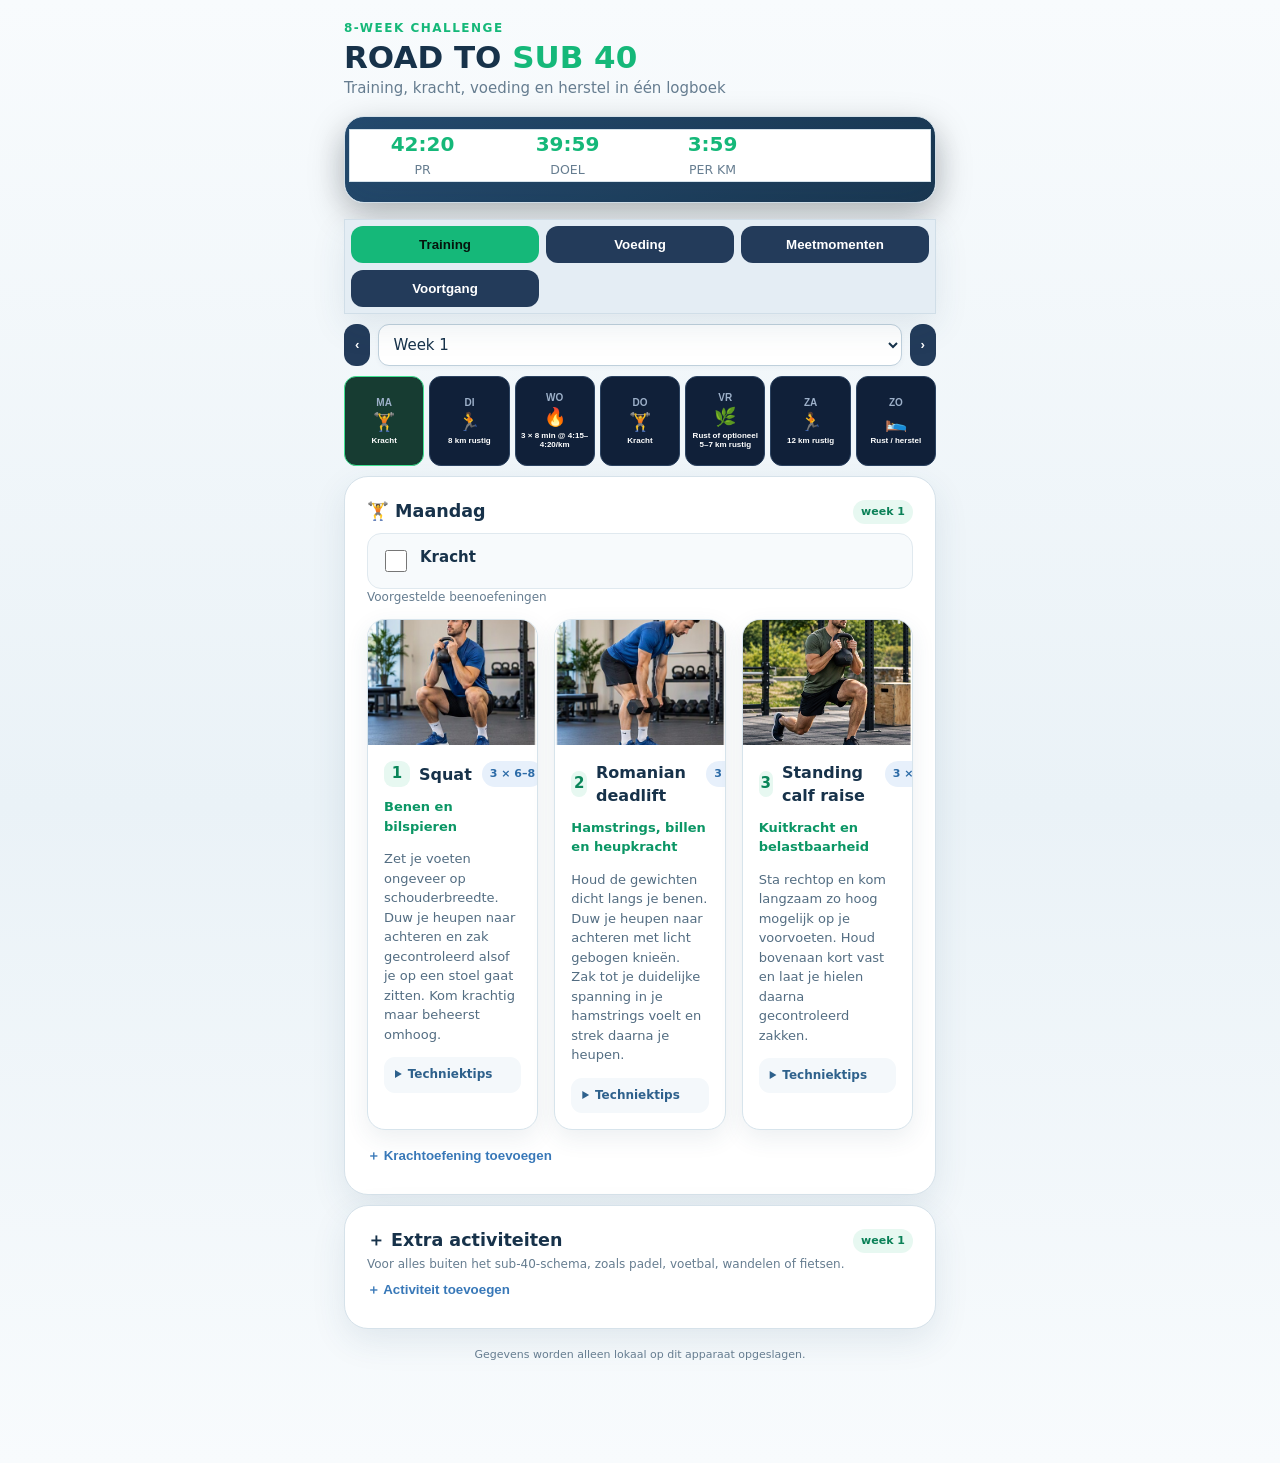
==== commit 5f226d8c: "Add files via upload" ====
--- a/index.html
+++ b/index.html
@@ -1,5 +1,5 @@
 <!doctype html><html lang="nl"><head><meta charset="utf-8"><meta name="viewport" content="width=device-width,initial-scale=1,viewport-fit=cover"><meta name="theme-color" content="#07111e"><link rel="manifest" href="manifest.webmanifest"><link rel="icon" href="icon-192.png"><title>Road to Sub 40</title><style>
-:root{--bg:#dbe7f2;--card:#102039;--card2:#142945;--line:#2b4260;--txt:#f5f8fc;--muted:#9db0c9;--green:#40e291;--blue:#66b9ff;--orange:#ffc568;--red:#ff7880}*{box-sizing:border-box}body{margin:0;background:radial-gradient(circle at top right,#17385e,#07111e 42%,#050b14);color:var(--txt);font:15px/1.45 system-ui,-apple-system,Segoe UI,sans-serif;min-height:100vh}.app{max-width:620px;margin:auto;padding:20px 14px 100px}h1{font-size:31px;line-height:1;margin:5px 0}.green{color:var(--green)}.muted,.hint{color:var(--muted)}.hint{font-size:12px}.hero,.card{background:linear-gradient(145deg,#244a6e,#193650);border:1px solid var(--line);border-radius:20px;box-shadow:0 12px 35px #0004}.hero{padding:16px;margin:16px 0}.stats{display:grid;grid-template-columns:repeat(3,1fr);text-align:center}.stats b{display:block;color:var(--green);font-size:20px}.stats small{color:var(--muted)}.tabs{position:sticky;top:0;z-index:5;background:#07111eee;backdrop-filter:blur(10px);display:grid;grid-template-columns:repeat(3,1fr);gap:7px;padding:9px 0}button{border:0;border-radius:12px;padding:11px;background:#233b5a;color:white;font-weight:800}.tabs .active,.primary{background:var(--green);color:#05150d}.view{display:none}.view.active{display:block}.bar{display:flex;gap:8px;margin:10px 0}.bar select{flex:1}select,input,textarea{width:100%;background:#091829;color:white;border:1px solid #38516f;border-radius:11px;padding:10px;font:inherit}textarea{min-height:72px;resize:vertical}.card{padding:15px;margin:10px 0}.dayhead{display:flex;justify-content:space-between;align-items:center;gap:10px}.dayhead h3,.card h3{margin:0}.pill{font-size:11px;padding:4px 8px;border-radius:99px;background:#173d32;color:#8cf4bb;font-weight:800}.activity{display:flex;gap:10px;align-items:flex-start;padding:11px 0;border-top:1px solid var(--line);margin-top:9px}.activity input[type=checkbox]{width:22px;height:22px;accent-color:var(--green)}.done{text-decoration:line-through;color:#71839b}.details{font-size:12px;color:var(--muted);margin-top:3px}.linkbtn{background:transparent;color:var(--blue);padding:7px 0}.form{display:none;border-top:1px dashed #3a5270;margin-top:8px;padding-top:12px}.form.open{display:block}.grid2{display:grid;grid-template-columns:1fr 1fr;gap:8px}.grid3{display:grid;grid-template-columns:1fr 1fr 1fr;gap:7px}.setrow{display:grid;grid-template-columns:48px 1fr 1fr;gap:7px;align-items:center;margin:7px 0}.setrow span{color:var(--muted);font-size:12px}.log{background:#0c2d3a;border-radius:13px;padding:11px;margin-top:9px}.logtop{display:flex;justify-content:space-between;gap:8px}.sets{margin:7px 0 0;padding-left:18px;color:#d8e8f6}.danger{background:#44232d;color:#ffc0c4;padding:6px 9px}.meal{border-top:1px solid var(--line);padding:11px 0}.meal:first-of-type{border:0}.ingredients{display:flex;flex-wrap:wrap;gap:5px;margin-top:7px}.ingredient{background:#203956;color:#dce9f6;border-radius:99px;padding:4px 7px;font-size:11px}.field{margin-top:11px}.field label{display:block;color:var(--muted);font-size:12px;margin:0 0 4px}.alcohol{display:flex;align-items:center;gap:10px}.alcohol button{font-size:20px;padding:5px 13px}.alcohol b{font-size:23px;color:var(--orange);min-width:28px;text-align:center}.saved{color:var(--green);font-size:12px;min-height:18px;margin-top:5px}.metric{margin:12px 0}.warning{color:#ffbdc1;font-size:12px}.summary{white-space:pre-wrap;background:#0b192b;padding:10px;border-radius:11px;color:#d9e6f6;margin-top:8px}.foot{text-align:center;color:var(--muted);font-size:11px;margin-top:18px}@media(max-width:400px){.grid3{grid-template-columns:1fr}.setrow{grid-template-columns:42px 1fr 1fr}}
+:root{--bg:#dbe7f2;--card:#102039;--card2:#142945;--line:#2b4260;--txt:#f5f8fc;--muted:#9db0c9;--green:#40e291;--blue:#66b9ff;--orange:#ffc568;--red:#ff7880}*{box-sizing:border-box}body{margin:0;background:radial-gradient(circle at top right,#17385e,#07111e 42%,#050b14);color:var(--txt);font:15px/1.45 system-ui,-apple-system,Segoe UI,sans-serif;min-height:100vh}.app{max-width:620px;margin:auto;padding:20px 14px 100px}h1{font-size:31px;line-height:1;margin:5px 0}.green{color:var(--green)}.muted,.hint{color:var(--muted)}.hint{font-size:12px}.hero,.card{background:linear-gradient(145deg,#244a6e,#193650);border:1px solid var(--line);border-radius:20px;box-shadow:0 12px 35px #0004}.hero{padding:16px;margin:16px 0}.stats{display:grid;grid-template-columns:repeat(4,1fr);text-align:center}.stats b{display:block;color:var(--green);font-size:20px}.stats small{color:var(--muted)}.tabs{position:sticky;top:0;z-index:5;background:#07111eee;backdrop-filter:blur(10px);display:grid;grid-template-columns:repeat(3,1fr);gap:7px;padding:9px 0}button{border:0;border-radius:12px;padding:11px;background:#233b5a;color:white;font-weight:800}.tabs .active,.primary{background:var(--green);color:#05150d}.view{display:none}.view.active{display:block}.bar{display:flex;gap:8px;margin:10px 0}.bar select{flex:1}select,input,textarea{width:100%;background:#091829;color:white;border:1px solid #38516f;border-radius:11px;padding:10px;font:inherit}textarea{min-height:72px;resize:vertical}.card{padding:15px;margin:10px 0}.dayhead{display:flex;justify-content:space-between;align-items:center;gap:10px}.dayhead h3,.card h3{margin:0}.pill{font-size:11px;padding:4px 8px;border-radius:99px;background:#173d32;color:#8cf4bb;font-weight:800}.activity{display:flex;gap:10px;align-items:flex-start;padding:11px 0;border-top:1px solid var(--line);margin-top:9px}.activity input[type=checkbox]{width:22px;height:22px;accent-color:var(--green)}.done{text-decoration:line-through;color:#71839b}.details{font-size:12px;color:var(--muted);margin-top:3px}.linkbtn{background:transparent;color:var(--blue);padding:7px 0}.form{display:none;border-top:1px dashed #3a5270;margin-top:8px;padding-top:12px}.form.open{display:block}.grid2{display:grid;grid-template-columns:1fr 1fr;gap:8px}.grid3{display:grid;grid-template-columns:1fr 1fr 1fr;gap:7px}.setrow{display:grid;grid-template-columns:48px 1fr 1fr;gap:7px;align-items:center;margin:7px 0}.setrow span{color:var(--muted);font-size:12px}.log{background:#0c2d3a;border-radius:13px;padding:11px;margin-top:9px}.logtop{display:flex;justify-content:space-between;gap:8px}.sets{margin:7px 0 0;padding-left:18px;color:#d8e8f6}.danger{background:#44232d;color:#ffc0c4;padding:6px 9px}.meal{border-top:1px solid var(--line);padding:11px 0}.meal:first-of-type{border:0}.ingredients{display:flex;flex-wrap:wrap;gap:5px;margin-top:7px}.ingredient{background:#203956;color:#dce9f6;border-radius:99px;padding:4px 7px;font-size:11px}.field{margin-top:11px}.field label{display:block;color:var(--muted);font-size:12px;margin:0 0 4px}.alcohol{display:flex;align-items:center;gap:10px}.alcohol button{font-size:20px;padding:5px 13px}.alcohol b{font-size:23px;color:var(--orange);min-width:28px;text-align:center}.saved{color:var(--green);font-size:12px;min-height:18px;margin-top:5px}.metric{margin:12px 0}.warning{color:#ffbdc1;font-size:12px}.summary{white-space:pre-wrap;background:#0b192b;padding:10px;border-radius:11px;color:#d9e6f6;margin-top:8px}.foot{text-align:center;color:var(--muted);font-size:11px;margin-top:18px}@media(max-width:400px){.grid3{grid-template-columns:1fr}.setrow{grid-template-columns:42px 1fr 1fr}}
 .weekOverview{display:grid;grid-template-columns:repeat(7,minmax(0,1fr));gap:5px;margin:10px 0}.weekDay{padding:8px 3px;min-height:90px;background:#102039;border:1px solid #2b4260;border-radius:12px;color:#fff;text-align:center}.weekDay.active{border-color:#40e291;background:#173c32}.weekDay.doneDay{box-shadow:inset 0 -3px #40e291}.weekDay .dow{display:block;font-size:10px;color:#9db0c9;font-weight:900}.weekDay .ico{display:block;font-size:18px;margin:3px}.weekDay .ttl{display:block;font-size:8px;line-height:1.15;overflow-wrap:anywhere}.strengthSuggestions{display:grid;grid-template-columns:repeat(3,1fr);gap:6px;margin:10px 0}.strengthSuggestion{background:#1a304b;border:1px solid #345171;padding:8px;border-radius:12px;font-size:11px}.strengthSuggestion b{color:#8cf4bb;display:block}.extraCard{border-style:dashed}.dayDetail{margin-top:8px}@media(max-width:380px){.weekOverview{gap:3px}.weekDay{padding:7px 1px}.weekDay .ttl{font-size:7.5px}}
 .resultBox{border-top:1px dashed #3a5270;margin-top:10px;padding-top:12px}.resultStatus{display:grid;grid-template-columns:repeat(3,1fr);gap:6px;margin:8px 0}.resultStatus button{padding:9px 5px;font-size:11px;background:#1a304b;border:1px solid #345171}.resultStatus button.active[data-status="complete"]{background:#173d32;border-color:var(--green);color:#8cf4bb}.resultStatus button.active[data-status="partial"]{background:#493816;border-color:var(--orange);color:#ffe0a8}.resultStatus button.active[data-status="missed"]{background:#44232d;border-color:var(--red);color:#ffc0c4}.resultFields{display:none;margin-top:10px}.resultFields.open{display:block}.reasonGrid{display:grid;grid-template-columns:1fr 1fr;gap:6px;margin:7px 0}.reasonGrid label,.paceCheck{display:flex;align-items:center;gap:7px;background:#0b192b;border-radius:9px;padding:8px;font-size:11px;color:#d9e6f6}.reasonGrid input,.paceCheck input{width:17px;height:17px;flex:0 0 auto;accent-color:var(--green)}.resultSummary{background:#0c2d3a;border-radius:11px;padding:10px;margin:8px 0;font-size:12px}.resultSummary b{color:var(--green)}.resultSaved{color:var(--green);font-size:12px;min-height:17px;margin-top:6px}.resultCompact{margin-top:10px;padding:12px;background:#0b192b;border:1px solid #294963;border-radius:12px}.resultCompactTop{display:flex;justify-content:space-between;align-items:center;gap:8px}.resultCompact .big{font-weight:800;color:#fff}.resultCompact .meta{margin-top:7px;color:#b9cbe0;font-size:12px;line-height:1.55}.resultCompact .editResult{margin-top:10px;background:#17314e;border:1px solid #345b7d;padding:7px 11px;font-size:11px}@media(max-width:400px){.resultStatus{grid-template-columns:1fr}.reasonGrid{grid-template-columns:1fr}}
 
@@ -51,10 +51,11 @@
   .alternativeBox h4{margin:0 0 5px;color:#17324a}.alternativeBox p{margin:5px 0;color:#536d82;font-size:13px}
   .alternativeActions{display:flex;gap:8px;flex-wrap:wrap;margin-top:10px}.alternativeActions button{padding:8px 10px;font-size:12px}
   .alternativeOriginal{font-size:11px;color:#6c8293;margin-top:8px}.altBadge{display:inline-block;padding:3px 7px;border-radius:99px;background:#e7f8f1;color:#087a54;font-size:10px;font-weight:800}
-</style></head><body><main class="app"><header><div class="green" style="font-size:12px;font-weight:900;letter-spacing:1.5px">8-WEEK CHALLENGE</div><h1>ROAD TO <span class="green">SUB 40</span></h1><div class="muted">Training, kracht, voeding en herstel in één logboek</div></header><section class="hero"><div class="stats"><div><b>42:20</b><small>PR</small></div><div><b>39:59</b><small>DOEL</small></div><div><b>3:59</b><small>PER KM</small></div></div></section><nav class="tabs"><button class="active" data-tab="training">Training</button><button data-tab="food">Voeding</button><button data-tab="progress">Voortgang</button></nav>
+.testMoment{border-top:1px solid var(--line);padding:15px 0}.testMoment:first-child{border-top:0}.testMomentGrid{display:grid;grid-template-columns:1fr 1fr;gap:9px}.testMoment input{margin-top:5px}.testMoment .savedTest{color:var(--green);font-size:12px;margin-top:7px}.testDistance{font-size:22px;color:var(--green);font-weight:900}@media(max-width:470px){.tabs{grid-template-columns:repeat(2,1fr)!important}.testMomentGrid{grid-template-columns:1fr}}
+</style></head><body><main class="app"><header><div class="green" style="font-size:12px;font-weight:900;letter-spacing:1.5px">8-WEEK CHALLENGE</div><h1>ROAD TO <span class="green">SUB 40</span></h1><div class="muted">Training, kracht, voeding en herstel in één logboek</div></header><section class="hero"><div class="stats"><div><b>42:20</b><small>PR</small></div><div><b>39:59</b><small>DOEL</small></div><div><b>3:59</b><small>PER KM</small></div></div></section><nav class="tabs"><button class="active" data-tab="training">Training</button><button data-tab="food">Voeding</button><button data-tab="tests">Meetmomenten</button><button data-tab="progress">Voortgang</button></nav>
 <section id="training" class="view active"><div class="bar"><button onclick="stepWeek(-1)">‹</button><select class="weekSelect"></select><button onclick="stepWeek(1)">›</button></div><div id="trainingDays"></div></section>
 <section id="food" class="view"><div class="bar"><button onclick="stepFoodWeek(-1)">‹</button><select id="foodWeek"></select><button onclick="stepFoodWeek(1)">›</button></div><div class="bar"><select id="foodDay"></select></div><div id="foodPanel"></div></section>
-<section id="progress" class="view"><div class="bar"><button onclick="stepProgressWeek(-1)">‹</button><select id="progressWeek"></select><button onclick="stepProgressWeek(1)">›</button></div><div class="bar"><select id="progressDay"></select></div><div id="progressPanel"></div></section><div class="foot">Gegevens worden alleen lokaal op dit apparaat opgeslagen.</div></main><script>
+<section id="tests" class="view"><article class="card"><div class="dayhead"><h3>⏱️ Meetmomenten</h3><span class="pill">3 tests</span></div><p class="hint">Deze tests zijn extra meetmomenten en veranderen je vaste weekschema niet.</p><div id="testPanel"></div></article></section><section id="progress" class="view"><div class="bar"><button onclick="stepProgressWeek(-1)">‹</button><select id="progressWeek"></select><button onclick="stepProgressWeek(1)">›</button></div><div class="bar"><select id="progressDay"></select></div><div id="progressPanel"></div></section><div class="foot">Gegevens worden alleen lokaal op dit apparaat opgeslagen.</div></main><script>
 const D=['Maandag','Dinsdag','Woensdag','Donderdag','Vrijdag','Zaterdag','Zondag'],I=['🏋️','🏃','🔥','🏋️','🌿','🏃','🛌'];
 const Q=['3 × 8 min @ 4:15–4:20/km','5 × 1 km @ 4:05–4:10','3 × 2 km @ 4:08–4:12','6 × 1 km @ 4:00–4:05','2 × 3 km @ 4:05–4:08','5 × 1 km @ 3:55–4:00','3 × 2 km @ 4:00/km','3 × 1 km @ 3:55–4:00'];const L=['12 km rustig','13 km rustig','14 km rustig','12 km rustig','14–15 km rustig','13 km, laatste 3 km stevig','10–12 km rustig','10 KM RACE · SUB 40'];
 const FOOD=[
@@ -70,11 +71,11 @@
 function stepWeek(n){let s=document.querySelector('.weekSelect');s.value=Math.max(1,Math.min(8,+s.value+n));s.onchange()}function stepFoodWeek(n){foodWeek.value=Math.max(1,Math.min(8,+foodWeek.value+n));renderFood()}function stepProgressWeek(n){progressWeek.value=Math.max(1,Math.min(8,+progressWeek.value+n));renderProgress()}
 let selectedDay=0;
 const SUG={0:[
-{name:'Squat',sets:'3 × 6–8',focus:'Benen en bilspieren',img:'exercise-squat.png',how:'Zet je voeten ongeveer op schouderbreedte. Duw je heupen naar achteren en zak gecontroleerd alsof je op een stoel gaat zitten. Kom krachtig maar beheerst omhoog.',tips:['Houd je borst trots en je rug neutraal','Knieën volgen de richting van je tenen','Stop voordat je techniek minder wordt']},
-{name:'Romanian deadlift',sets:'3 × 8',focus:'Hamstrings, billen en heupkracht',img:'exercise-rdl.png',how:'Houd de gewichten dicht langs je benen. Duw je heupen naar achteren met licht gebogen knieën. Zak tot je duidelijke spanning in je hamstrings voelt en strek daarna je heupen.',tips:['Beweging komt uit de heupen','Rug blijft neutraal','Gewicht blijft dicht bij je lichaam']},
+{name:'Squat',sets:'3 × 6–8',focus:'Benen en bilspieren',img:'exercise-squat.jpg',how:'Zet je voeten ongeveer op schouderbreedte. Duw je heupen naar achteren en zak gecontroleerd alsof je op een stoel gaat zitten. Kom krachtig maar beheerst omhoog.',tips:['Houd je borst trots en je rug neutraal','Knieën volgen de richting van je tenen','Stop voordat je techniek minder wordt']},
+{name:'Romanian deadlift',sets:'3 × 8',focus:'Hamstrings, billen en heupkracht',img:'exercise-rdl.jpg',how:'Houd de gewichten dicht langs je benen. Duw je heupen naar achteren met licht gebogen knieën. Zak tot je duidelijke spanning in je hamstrings voelt en strek daarna je heupen.',tips:['Beweging komt uit de heupen','Rug blijft neutraal','Gewicht blijft dicht bij je lichaam']},
 {name:'Standing calf raise',sets:'3 × 12–15',focus:'Kuitkracht en belastbaarheid',img:'exercise-calf-raise.png',how:'Sta rechtop en kom langzaam zo hoog mogelijk op je voorvoeten. Houd bovenaan kort vast en laat je hielen daarna gecontroleerd zakken.',tips:['Gebruik steun als balans nodig is','Niet veren of stuiteren','Maak de volledige beweging']}
 ],3:[
-{name:'Bulgarian split squat',sets:'3 × 8 per been',focus:'Eenzijdige beenkracht',how:'Plaats één voet achter je op een lage bank. Zak recht omlaag op het voorste been en duw via de hele voorvoet terug omhoog.',tips:['Begin zonder extra gewicht','Houd het voorste kniegewricht stabiel','Kies een comfortabele paslengte']},
+{name:'Bulgarian split squat',img:'exercise-reverse-lunge.jpg',sets:'3 × 8 per been',focus:'Eenzijdige beenkracht',how:'Plaats één voet achter je op een lage bank. Zak recht omlaag op het voorste been en duw via de hele voorvoet terug omhoog.',tips:['Begin zonder extra gewicht','Houd het voorste kniegewricht stabiel','Kies een comfortabele paslengte']},
 {name:'Hip thrust',sets:'3 × 8–10',focus:'Bilspieren en heupstrekking',how:'Plaats je bovenrug tegen een bank en je voeten stevig op de vloer. Duw je heupen omhoog tot romp en bovenbenen één lijn vormen.',tips:['Span je billen bovenaan aan','Overstrek je onderrug niet','Houd je kin licht ingetrokken']},
 {name:'Seated calf raise',sets:'3 × 12–15',focus:'Soleus en kuitkracht',how:'Zit rechtop met je voeten plat. Til je hielen zo hoog mogelijk op terwijl de voorvoeten blijven staan en zak langzaam terug.',tips:['Werk gecontroleerd','Pauzeer kort bovenaan','Voeg pas gewicht toe als de techniek goed blijft']}
 ]};
@@ -122,5 +123,10 @@
 function alcohol(n){alc.textContent=Math.max(0,+alc.textContent+n)}function saveFood(){let k=`food-${foodWeek.value}-${foodDay.value}`;set(k,{alcohol:+alc.textContent,note:foodNote.value.trim()});foodSaved.textContent='✓ Opgeslagen'}
 function renderProgress(){let w=+progressWeek.value,d=+progressDay.value,k=`prog-${w}-${d}`,v=get(k,{weight:'',vo2:'',complaints:''});progressPanel.innerHTML=`<article class="card"><div class="dayhead"><h3>📈 ${D[d]}</h3><span class="pill">week ${w}</span></div><div class="metric"><label>Gewicht (kg)</label><input id="weight" type="number" step="0.1" value="${esc(v.weight)}" placeholder="Bijv. 78,4"></div><div class="metric"><label>VO₂ max</label><input id="vo2" type="number" step="0.1" value="${esc(v.vo2)}" placeholder="Bijv. 52"></div><div class="metric"><label>Eventuele klachten</label><textarea id="complaints" placeholder="Bijv. lichte spanning linker kuit">${esc(v.complaints)}</textarea></div><button class="primary" onclick="saveProgress()">Dag opslaan</button><div id="progSaved" class="saved"></div>${v.weight||v.vo2||v.complaints?`<div class="summary"><b>Opgeslagen notitie</b>\nGewicht: ${esc(v.weight)||'–'} kg\nVO₂ max: ${esc(v.vo2)||'–'}\nKlachten: ${esc(v.complaints)||'geen'}</div>`:''}</article>`}
 function saveProgress(){let k=`prog-${progressWeek.value}-${progressDay.value}`;set(k,{weight:weight.value,vo2:vo2.value,complaints:complaints.value.trim()});renderProgress();progSaved.textContent='✓ Opgeslagen'}
-document.querySelectorAll('.tabs button').forEach(b=>b.onclick=()=>{document.querySelectorAll('.tabs button,.view').forEach(x=>x.classList.remove('active'));b.classList.add('active');document.querySelector('#'+b.dataset.tab).classList.add('active')});document.querySelector('.weekSelect').onchange=e=>{set('uiWeek',+e.target.value);renderTraining()};foodWeek.onchange=foodDay.onchange=renderFood;progressWeek.onchange=progressDay.onchange=renderProgress;renderTraining();renderFood();renderProgress();if('serviceWorker'in navigator)addEventListener('load',()=>navigator.serviceWorker.register('./sw.js?v=11'));
+const TEST_MOMENTS=[{week:2,km:3,label:'3 km zo snel mogelijk'},{week:5,km:5,label:'5 km zo snel mogelijk'},{week:8,km:7,label:'7 km zo snel mogelijk'}];
+function testSecs(v){if(!v)return 0;let p=v.split(':').map(Number);return p.length===2&&p.every(Number.isFinite)?p[0]*60+p[1]:0}
+function testPace(v,km){let sec=testSecs(v);if(!sec)return '–';let p=Math.round(sec/km),m=Math.floor(p/60),s=String(p%60).padStart(2,'0');return `${m}:${s}/km`}
+function renderTests(){if(!document.querySelector('#testPanel'))return;testPanel.innerHTML=TEST_MOMENTS.map(t=>{let v=get(`test-${t.week}`,{time:'',note:''});return `<div class="testMoment"><span class="pill">week ${t.week}</span><div class="testDistance">${t.km} kilometer</div><b>${t.label}</b><p class="hint">Volledige inspanning. Noteer je nettotijd; het tempo wordt automatisch berekend.</p><div class="testMomentGrid"><label>Tijd (mm:ss)<input id="testtime-${t.week}" inputmode="numeric" placeholder="bijv. 11:45" value="${esc(v.time)}"></label><label>Notitie<input id="testnote-${t.week}" placeholder="parcours, weer, gevoel…" value="${esc(v.note)}"></label></div>${v.time?`<div class="savedTest">✓ ${esc(v.time)} · gemiddeld ${testPace(v.time,t.km)}</div>`:''}<button class="primary" style="margin-top:9px" onclick="saveTest(${t.week})">Meetmoment opslaan</button></div>`}).join('')}
+function saveTest(w){let t=TEST_MOMENTS.find(x=>x.week===w),time=document.querySelector(`#testtime-${w}`).value.trim(),note=document.querySelector(`#testnote-${w}`).value.trim();if(time&&!/^\d{1,2}:\d{2}$/.test(time))return alert('Gebruik tijd als mm:ss, bijvoorbeeld 11:45.');set(`test-${w}`,{time,note});renderTests()}
+document.querySelectorAll('.tabs button').forEach(b=>b.onclick=()=>{document.querySelectorAll('.tabs button,.view').forEach(x=>x.classList.remove('active'));b.classList.add('active');document.querySelector('#'+b.dataset.tab).classList.add('active')});document.querySelector('.weekSelect').onchange=e=>{set('uiWeek',+e.target.value);renderTraining()};foodWeek.onchange=foodDay.onchange=renderFood;progressWeek.onchange=progressDay.onchange=renderProgress;renderTraining();renderFood();renderProgress();renderTests();if('serviceWorker'in navigator)addEventListener('load',()=>navigator.serviceWorker.register('./sw.js?v=13'));
 </script></body></html>
